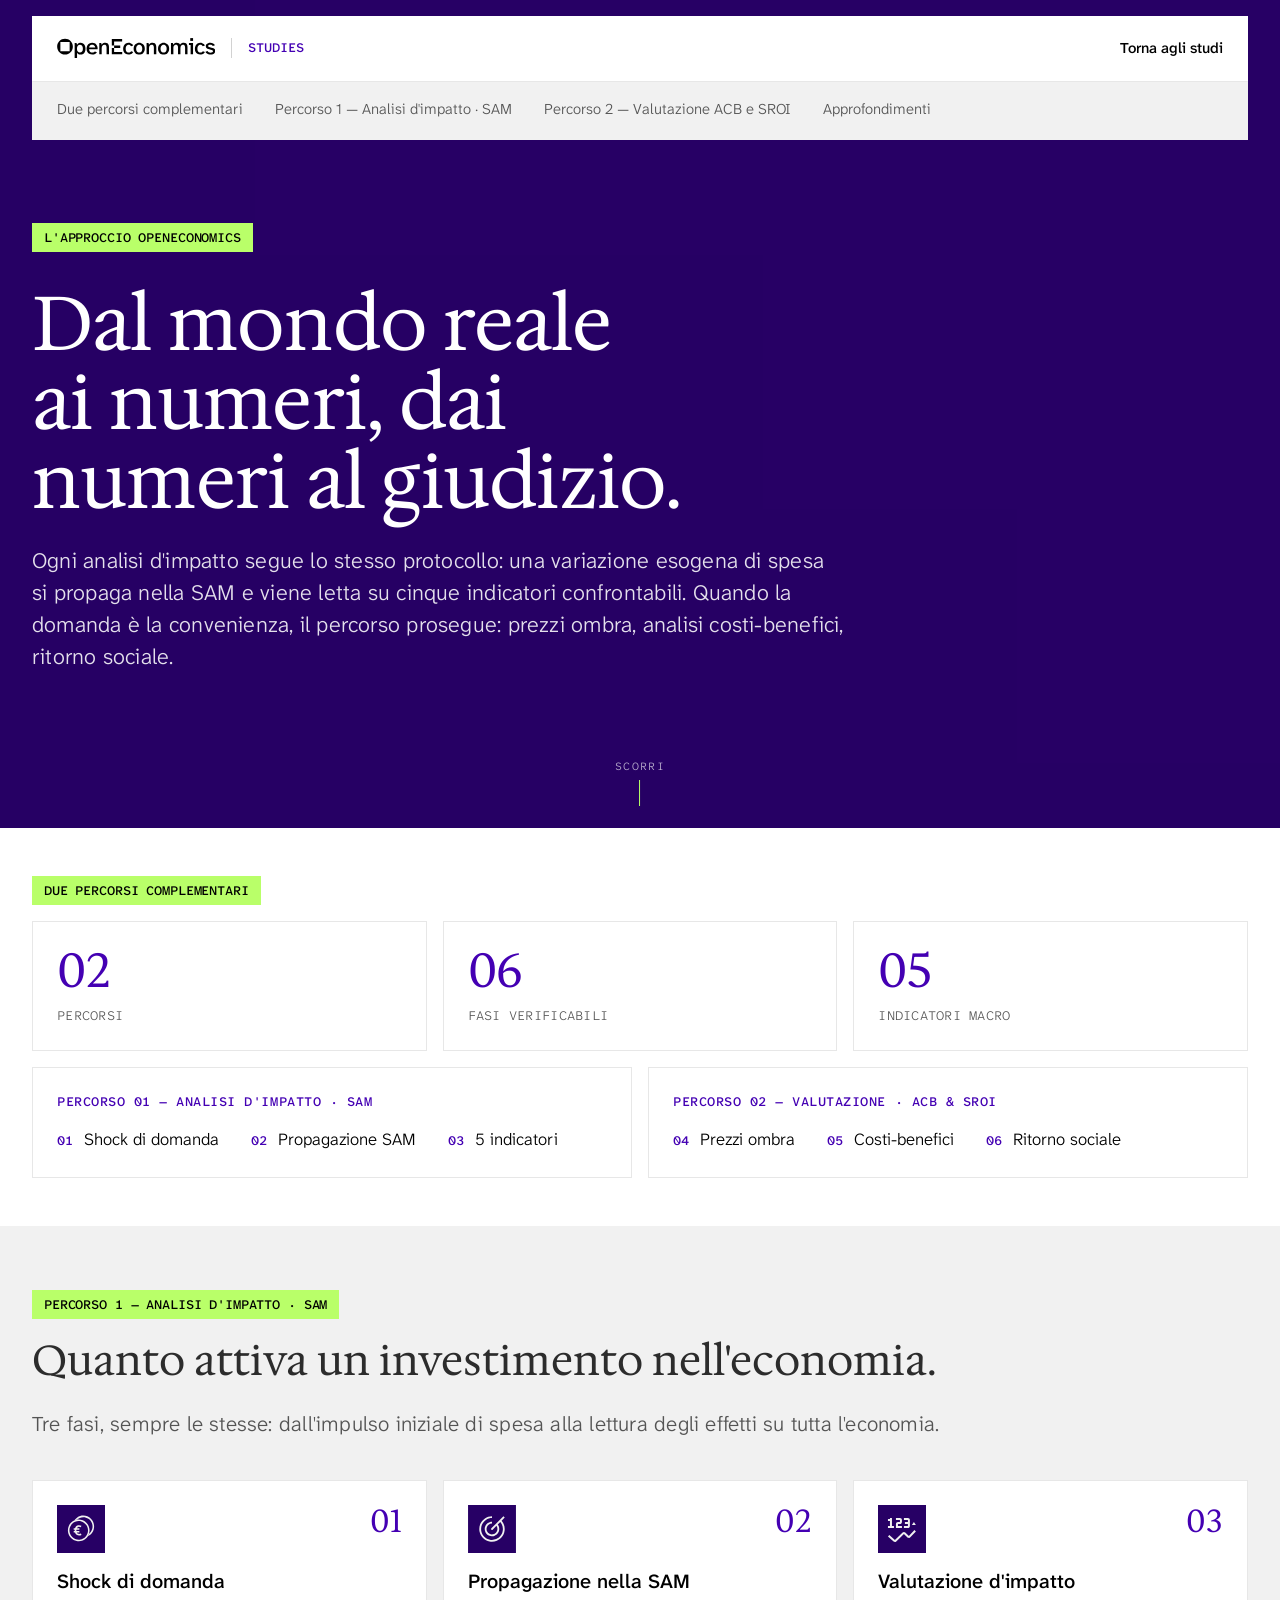
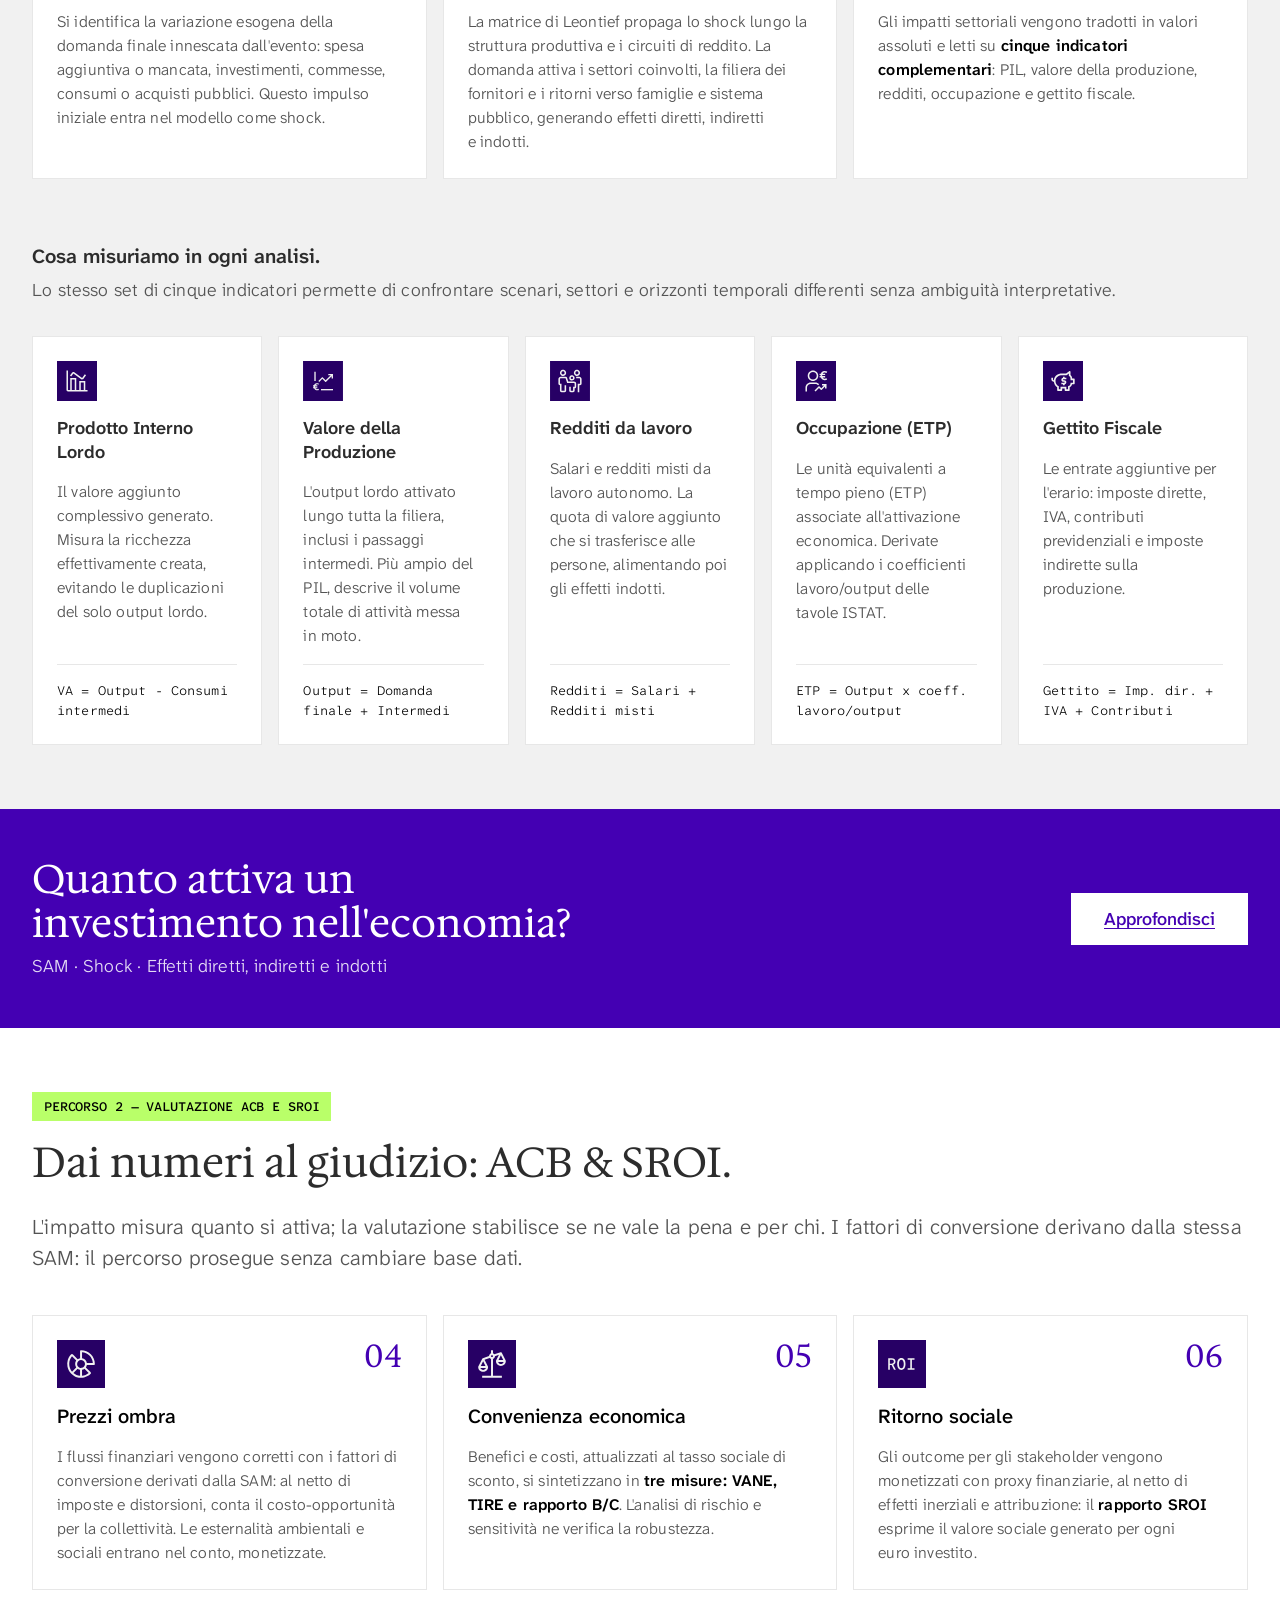
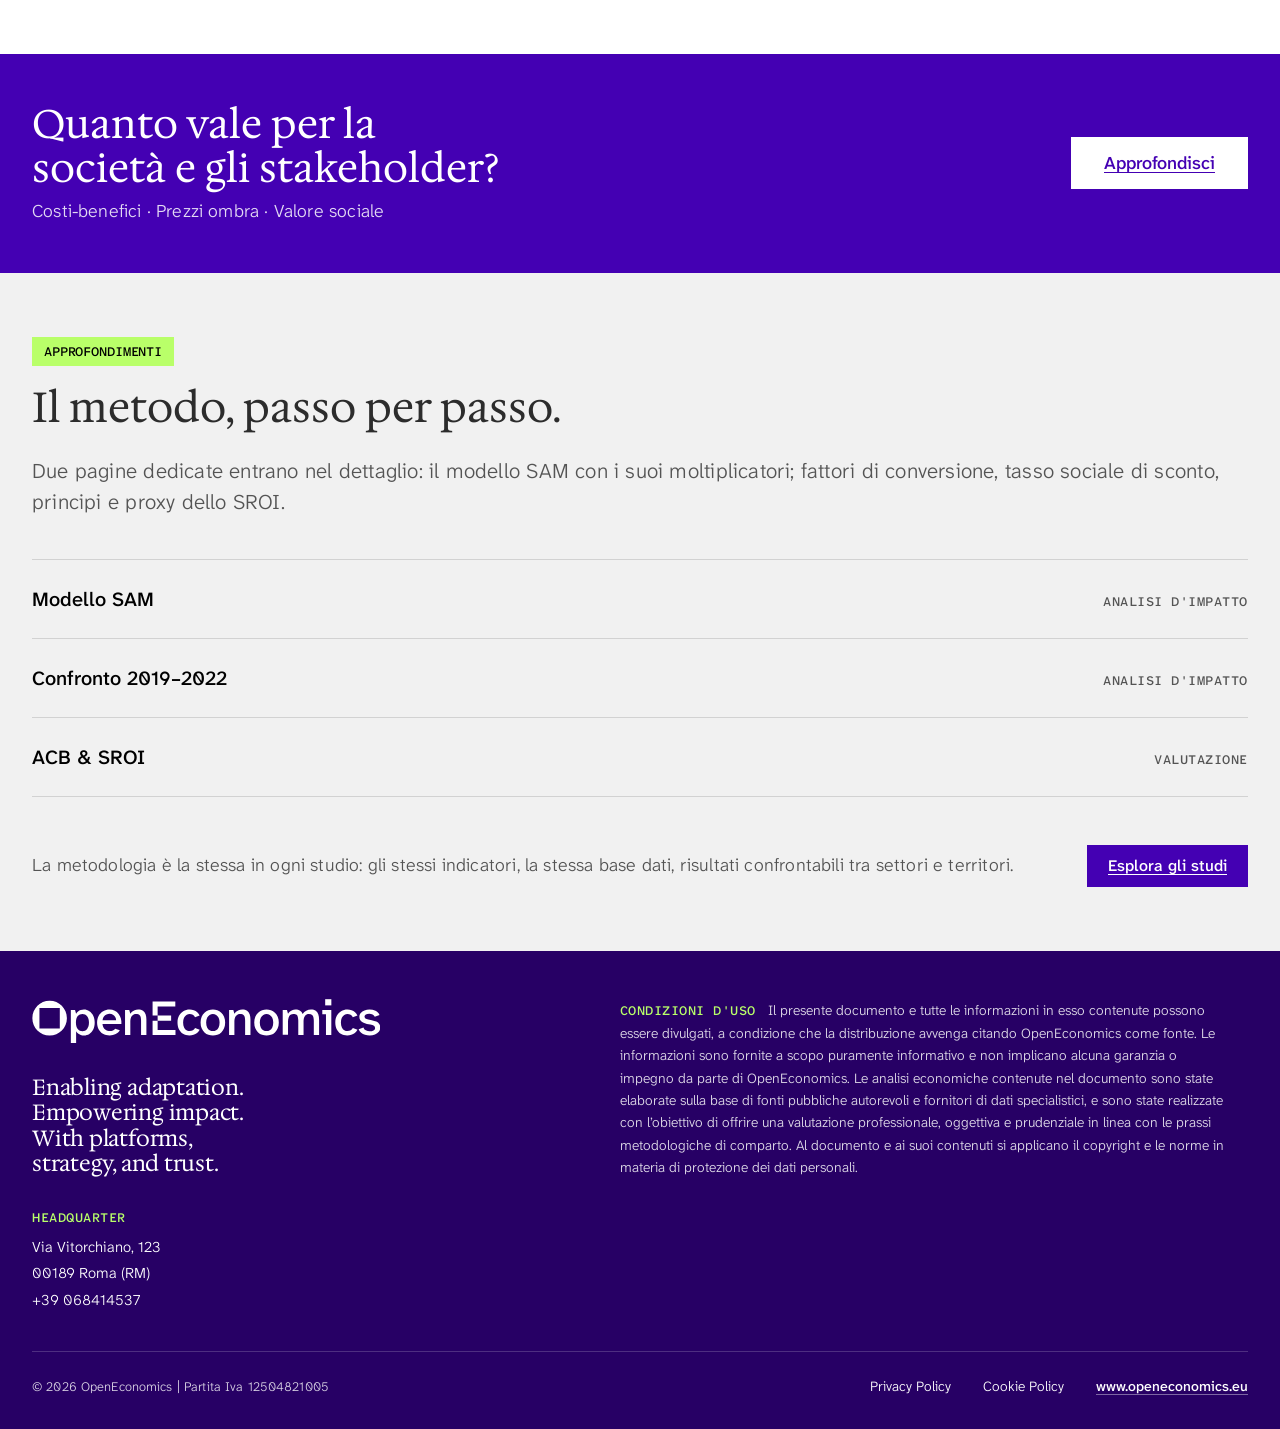
==== metodologia/approccio-oe.html @ 7fb931fb "Home Studies e pagina metodologia sul DS v0.8.0 Co-Authored-By: Claude Opus 5.5 <noreply@anthropic.c" ====
<!doctype html>
<html lang="it">
<head>
<meta charset="utf-8">
<meta name="viewport" content="width=device-width,initial-scale=1">
<meta name="robots" content="noindex, nofollow">
<title>L'approccio OpenEconomics — Metodologia · OpenEconomics</title>
<meta name="description" content="Il protocollo comune a ogni studio OpenEconomics: analisi d'impatto con la SAM su cinque indicatori, poi analisi costi-benefici e SROI.">
<link rel="icon" href="../media/icons/favicon-black.png" type="image/png">
<link rel="stylesheet" href="../ds-kit/colors_and_type.css">
<link rel="stylesheet" href="../ds-kit/components.css">
<style>
*,*::before,*::after{box-sizing:border-box}
html{scroll-behavior:smooth}
body{margin:0;overflow-x:hidden;background:var(--oe-bg);color:var(--oe-fg);
  font-family:var(--oe-font-sans);font-weight:300;font-size:18px;line-height:1.5}
img,svg{max-width:100%}

/* ---- fasce: bianco e grigio alternati (regola delle landing di studio) ---- */
.band{padding:var(--oe-space-3xl) 0}
.band--tight{padding:var(--oe-space-2xl) 0}
.band--elev{background:var(--oe-bg-elev)}
.band .oe-tag-chip--lime{margin-bottom:var(--oe-space-s)}

/* ---- testo ---- */
h2{margin:0 0 var(--oe-space-m);max-width:none;text-wrap:balance}
h3.sub{font-family:var(--oe-font-sans);font-weight:600;font-size:20px;line-height:1.3;margin:var(--oe-space-3xl) 0 var(--oe-space-xs)}
h4{font-family:var(--oe-font-sans);font-weight:600;font-size:18px;line-height:1.3;margin:0}
p{margin:0 0 var(--oe-space-s);color:var(--oe-fg-soft);max-width:none;text-wrap:pretty;font-size:18px;line-height:1.5}
.lead{font-size:21px}
strong{font-weight:600;color:var(--oe-fg)}

/* ---- due percorsi ---- */
.paths{display:grid;grid-template-columns:repeat(2,minmax(0,1fr));gap:var(--oe-space-s);margin-top:var(--oe-space-s)}
.path{display:block;border:1px solid var(--oe-gray-200);padding:var(--oe-space-m);color:inherit;text-decoration:none;
  transition:border-color var(--oe-dur-base) var(--oe-ease)}
.path:hover,.path:focus-visible{border-color:var(--oe-accent)}
.path__label{display:block;font-family:var(--oe-font-mono);font-size:13px;font-weight:500;text-transform:uppercase;
  letter-spacing:.04em;color:var(--oe-accent);margin-bottom:var(--oe-space-s)}
.path__steps{list-style:none;margin:0;padding:0;display:flex;flex-wrap:wrap;gap:var(--oe-space-xs) var(--oe-space-l)}
.path__steps li{font-size:17px;color:var(--oe-fg)}
.path__steps b{font-family:var(--oe-font-mono);font-weight:500;font-size:13px;color:var(--oe-accent);margin-right:6px}

/* ---- fasi ---- */
.steps{display:grid;grid-template-columns:repeat(3,minmax(0,1fr));gap:var(--oe-space-s);margin-top:var(--oe-space-xl)}
.step__head{display:flex;justify-content:space-between;align-items:flex-start}
.step__head img{width:48px;height:48px;display:block}
.step__num{font-family:var(--oe-font-serif);font-size:32px;line-height:1;color:var(--oe-accent)}
.oe-card__body{font-size:16px}

/* ---- indicatori ---- */
.indicators{display:grid;grid-template-columns:repeat(5,minmax(0,1fr));gap:var(--oe-space-s);margin-top:var(--oe-space-l)}
.ind img{width:40px;height:40px;display:block}
.ind__formula{margin:auto 0 0;padding-top:var(--oe-space-s);border-top:1px solid var(--oe-gray-200);
  font-family:var(--oe-font-mono);font-size:13px;color:var(--oe-fg)}

/* ---- approfondimenti ---- */
.deep{list-style:none;margin:var(--oe-space-xl) 0 0;padding:0;border-top:1px solid var(--oe-gray-300)}
.deep li{border-bottom:1px solid var(--oe-gray-300)}
.deep a{display:flex;justify-content:space-between;align-items:baseline;gap:var(--oe-space-m);
  padding:var(--oe-space-m) 0;color:var(--oe-fg);text-decoration:none;font-size:20px;font-weight:500}
.deep a:hover span:first-child,.deep a:focus-visible span:first-child{color:var(--oe-accent)}
.deep__meta{font-family:var(--oe-font-mono);font-size:13px;font-weight:500;text-transform:uppercase;letter-spacing:.04em;color:var(--oe-fg-soft)}
.close{display:flex;justify-content:space-between;align-items:center;gap:var(--oe-space-l);flex-wrap:wrap;margin-top:var(--oe-space-2xl)}
.close p{margin:0;flex:1 1 480px}

@media (max-width:1199.98px){ .indicators{grid-template-columns:repeat(3,minmax(0,1fr))} }
@media (max-width:899.98px){ .steps,.paths{grid-template-columns:1fr} .indicators{grid-template-columns:repeat(2,minmax(0,1fr))} }
@media (max-width:767.98px){ .band{padding:var(--oe-space-2xl) 0} .lead{font-size:19px} }
@media (max-width:540px){ .indicators,.oe-kpis--3{grid-template-columns:1fr} .deep a{flex-direction:column;gap:4px} }
@media print{ .oe-cta,.oe-hero-analisi__cue{display:none} }
</style>
</head>
<body>

<!-- ============================================================ 1 · NAVIGAZIONE
     UI Block «Navigazione Analisi» del DS, stessa impostazione della barra della home
     Studies: pannello sospeso sopra la hero. Riquadro bianco con logo OpenEconomics
     (link al sito) + «Studies» a sinistra, «Torna agli studi» a destra. -->
<header class="oe-nav-analisi">
  <div class="oe-container">
    <div class="oe-nav-analisi__inner">
      <div class="oe-nav-analisi__brand">
        <a class="oe-logo-link" href="https://www.openeconomics.eu" target="_blank" rel="noopener"><svg class="oe-nav-analisi__logo" viewBox="0 0 1789 226" fill="currentColor" role="img" aria-label="OpenEconomics" xmlns="http://www.w3.org/2000/svg"     > <path d="M90.6,9.5c-49,0-88.7,39.8-88.7,89c0,49.1,39.7,89,88.7,89s88.7-39.8,88.7-89C179.3,49.3,139.6,9.5,90.6,9.5z M38.2,151V46h104.6v105H38.2z" /> <path d="M199.5,226V57H221l5.6,19.3c2.6-4.6,5.9-8.6,10-11.8c4.1-3.3,8.7-5.7,13.8-7.4s10.7-2.6,16.6-2.6c10.1,0,19.3,2.7,27.6,8c8.4,5.3,15,12.9,20,22.9c4.9,9.9,7.4,21.8,7.4,35.7s-2.5,25.9-7.4,36c-4.9,9.9-11.6,17.6-20,22.9c-8.4,5.1-17.6,7.7-27.6,7.7c-6,0-11.5-0.9-16.6-2.6c-5.1-1.7-9.7-4.2-13.8-7.4c-4.1-3.4-7.4-7.4-10-12.1V226H199.5z M259.1,165.1c9.9,0,17.9-3.9,24-11.6c6.3-7.7,9.5-18.6,9.5-32.6s-3.2-24.9-9.5-32.6c-6.1-7.7-14.2-11.6-24-11.6c-9.9,0-18,3.7-24.3,11c-6.1,7.4-9.2,18.3-9.2,32.9c0,14.4,3.1,25.4,9.2,33.1C241.1,161.4,249.2,165.1,259.1,165.1z" /> <path d="M399.1,187.5c-13.5,0-25.1-2.8-34.8-8.5c-9.6-5.8-17-13.7-22.3-23.6c-5.1-10.1-7.7-21.7-7.7-34.7c0-13.5,2.8-25.3,8.4-35.2c5.8-9.9,13.5-17.6,23-22.9c9.7-5.5,20.6-8.2,32.5-8.2c10.1,0,19,2,26.9,5.9c8,3.9,14.7,9.3,20,16.2c5.3,6.8,9.1,14.7,11.5,23.6c2.4,8.7,3.2,18.1,2.6,28H362c0.9,7,2.6,12.9,5.1,17.7c2.6,4.8,5.5,8.6,9,11.3c3.6,2.7,7.3,4.7,11.3,5.9c4.1,1.2,7.9,1.8,11.5,1.8c6.7,0,12.3-1,16.9-3.1c4.8-2.2,8.5-5.1,11.3-8.5l24,7.7c-5.1,8.2-12.2,14.7-21.2,19.5C420.8,185.2,410.5,187.5,399.1,187.5z M362.3,108.6h69.8c-0.2-5.8-1.7-11.1-4.6-15.9c-2.7-5-6.6-8.9-11.5-11.8c-4.9-3.1-10.7-4.6-17.4-4.6c-5.3,0-10.6,1-15.9,3.1c-5.1,2.1-9.6,5.5-13.3,10.3C365.8,94.2,363.5,100.6,362.3,108.6z" /> <path d="M477.9,184.4V57h21.7l5.4,18.5c2.2-3.8,5.1-7.2,8.7-10.3c3.8-3.3,8.2-5.8,13.3-7.7c5.3-2.1,11.4-3.1,18.4-3.1c10.4,0,18.7,2.1,24.8,6.2s10.6,9.9,13.3,17.5c2.7,7.5,4.1,16.4,4.1,26.7v79.6h-27.4v-72.2c0-6.3-0.5-12.2-1.5-17.5c-1-5.5-3.3-9.8-6.9-13.1c-3.4-3.3-9-4.9-16.6-4.9c-9.6,0-17,3.4-22.3,10.3c-5.3,6.7-7.9,16.5-7.9,29.5v67.8L477.9,184.4L477.9,184.4z" /> <path d="M645.3,158.7V112h-25.9v72.5H737v-25.7h-91.7V158.7z M736.1,38.3V12.6H619.4v71.9h25.9V38.3H736.1z M714.6,84.5h-69.3V112h69.3V84.5z" /> <path d="M808.6,187.5c-12.8,0-23.8-2.8-33-8.5c-9-5.8-16-13.7-21-23.6c-4.8-10.1-7.2-21.7-7.2-34.7c0-12.8,2.6-24.2,7.7-34.2c5.3-10.1,12.6-18,22-23.6c9.4-5.7,20.4-8.5,33-8.5c7.5,0,14.5,1.3,21,3.9c6.7,2.4,12.5,5.8,17.7,10.3c5.1,4.5,9.2,9.8,12.3,16.2l-23.8,8.7c-2.6-5.3-6.3-9.3-11.3-12.1c-4.8-2.9-10.1-4.4-16.1-4.4c-5.8,0-11.3,1.5-16.6,4.6c-5.1,3.1-9.3,7.8-12.5,14.1c-3.1,6.3-4.6,14.6-4.6,24.9c0,10.1,1.6,18.5,4.9,25.2c3.2,6.5,7.4,11.3,12.5,14.4c5.1,3.1,10.6,4.6,16.4,4.6c6.5,0,12-1.4,16.6-4.1c4.8-2.9,8.4-6.7,11-11.3l23.8,8.7c-3.6,6.2-8.1,11.5-13.6,15.9c-5.5,4.3-11.5,7.6-18.2,10C823,186.4,816,187.5,808.6,187.5z" /> <path d="M929.2,187.5c-7.8,0-15.5-1.3-23-3.9c-7.5-2.6-14.2-6.6-20.2-12.1s-10.8-12.4-14.6-20.8c-3.6-8.4-5.4-18.3-5.4-29.8s1.8-21.4,5.4-29.8c3.8-8.4,8.6-15.3,14.6-20.8s12.7-9.5,20.2-12.1s15.2-3.9,23-3.9s15.4,1.3,22.8,3.9c7.5,2.6,14.2,6.6,20.2,12.1s10.7,12.4,14.3,20.8c3.8,8.4,5.6,18.3,5.6,29.8s-1.9,21.4-5.6,29.8c-3.6,8.4-8.4,15.3-14.3,20.8c-6,5.5-12.7,9.5-20.2,12.1C944.7,186.2,937.1,187.5,929.2,187.5z M929.2,164.9c6,0,11.5-1.5,16.6-4.4c5.3-3.1,9.6-7.9,12.8-14.4s4.9-14.9,4.9-25.2s-1.6-18.6-4.9-24.9c-3.2-6.5-7.5-11.3-12.8-14.4c-5.1-3.1-10.7-4.6-16.6-4.6c-6,0-11.6,1.5-16.9,4.6c-5.3,3.1-9.6,7.9-12.8,14.4c-3.2,6.3-4.9,14.6-4.9,24.9s1.6,18.7,4.9,25.2c3.2,6.5,7.5,11.3,12.8,14.4C917.6,163.4,923.3,164.9,929.2,164.9z" /> <path d="M1012.3,184.4V57h21.8l5.4,18.5c2.2-3.8,5.1-7.2,8.7-10.3c3.8-3.3,8.2-5.8,13.3-7.7c5.3-2.1,11.4-3.1,18.4-3.1c10.4,0,18.7,2.1,24.8,6.2c6.1,4.1,10.6,9.9,13.3,17.5c2.7,7.5,4.1,16.4,4.1,26.7v79.6h-27.4v-72.2c0-6.3-0.5-12.2-1.5-17.5c-1-5.5-3.3-9.8-6.9-13.1c-3.4-3.3-8.9-4.9-16.6-4.9c-9.6,0-17,3.4-22.2,10.3c-5.3,6.7-7.9,16.5-7.9,29.5v67.8L1012.3,184.4L1012.3,184.4z" /> <path d="M1204.8,187.5c-7.8,0-15.5-1.3-23-3.9c-7.5-2.6-14.2-6.6-20.2-12.1s-10.8-12.4-14.6-20.8c-3.6-8.4-5.4-18.3-5.4-29.8s1.8-21.4,5.4-29.8c3.8-8.4,8.6-15.3,14.6-20.8s12.7-9.5,20.2-12.1s15.2-3.9,23-3.9s15.4,1.3,22.8,3.9c7.5,2.6,14.2,6.6,20.2,12.1s10.8,12.4,14.3,20.8c3.8,8.4,5.6,18.3,5.6,29.8s-1.9,21.4-5.6,29.8c-3.6,8.4-8.4,15.3-14.3,20.8c-6,5.5-12.7,9.5-20.2,12.1C1220.2,186.2,1212.6,187.5,1204.8,187.5z M1204.8,164.9c6,0,11.5-1.5,16.6-4.4c5.3-3.1,9.5-7.9,12.8-14.4c3.2-6.5,4.9-14.9,4.9-25.2s-1.6-18.6-4.9-24.9c-3.2-6.5-7.5-11.3-12.8-14.4c-5.1-3.1-10.7-4.6-16.6-4.6c-6,0-11.6,1.5-16.9,4.6s-9.6,7.9-12.8,14.4c-3.2,6.3-4.9,14.6-4.9,24.9s1.6,18.7,4.9,25.2c3.2,6.5,7.5,11.3,12.8,14.4C1193.2,163.4,1198.8,164.9,1204.8,164.9z" /> <path d="M1287.8,184.4V57h21.8l5.4,18.5c2.2-3.8,5-7.2,8.4-10.3c3.6-3.3,7.8-5.8,12.8-7.7c4.9-2.1,10.6-3.1,16.9-3.1c9.9,0,17.8,2,23.8,5.9c6,3.8,10.4,9.2,13.3,16.2c4.9-7.7,11.1-13.3,18.4-16.7c7.5-3.6,15.7-5.4,24.6-5.4c10.2,0,18.3,2.1,24.3,6.2s10.3,9.9,13,17.5s4.1,16.4,4.1,26.7v79.6h-27.1v-72.2c0-6.3-0.6-12.2-1.8-17.5c-1-5.5-3.3-9.8-6.9-13.1c-3.4-3.3-8.8-4.9-16.1-4.9c-8.7,0-15.5,3.3-20.5,10c-4.9,6.5-7.4,16.2-7.4,29v68.6h-27.1v-72.2c0-6.3-0.6-12.2-1.8-17.5c-1-5.5-3.2-9.8-6.7-13.1c-3.4-3.3-8.8-4.9-16.1-4.9c-5.8,0-10.8,1.5-15.1,4.6c-4.3,2.9-7.5,7.4-9.7,13.4c-2.2,5.8-3.3,12.9-3.3,21.3v68.3h-27.2V184.4z" /> <path d="M1510,184.4V78.3h-18.9V57h46.3v127.4H1510z" /> <path d="M1505.9,1h31.7v31.8h-31.7V1z" /> <path d="M1619.1,187.5c-12.8,0-23.8-2.8-33-8.5c-9-5.8-16-13.7-21-23.6c-4.8-10.1-7.2-21.7-7.2-34.7c0-12.8,2.6-24.2,7.7-34.2c5.3-10.1,12.6-18,22-23.6c9.4-5.7,20.4-8.5,33-8.5c7.5,0,14.5,1.3,21,3.9c6.7,2.4,12.5,5.8,17.7,10.3c5.1,4.5,9.2,9.8,12.3,16.2l-23.8,8.7c-2.6-5.3-6.3-9.3-11.3-12.1c-4.8-2.9-10.2-4.4-16.1-4.4c-5.8,0-11.3,1.5-16.6,4.6c-5.1,3.1-9.3,7.8-12.5,14.1c-3.1,6.3-4.6,14.6-4.6,24.9c0,10.1,1.6,18.5,4.9,25.2c3.2,6.5,7.4,11.3,12.5,14.4s10.6,4.6,16.4,4.6c6.5,0,12-1.4,16.6-4.1c4.8-2.9,8.4-6.7,11-11.3l23.8,8.7c-3.6,6.2-8.1,11.5-13.6,15.9c-5.4,4.3-11.5,7.6-18.2,10C1633.4,186.4,1626.4,187.5,1619.1,187.5z" /> <path d="M1734.2,187.5c-8.2,0-16.1-1.2-23.8-3.6c-7.5-2.4-14.1-5.9-19.9-10.5c-5.6-4.8-9.9-10.8-12.8-18l24.8-9c1.7,6.3,5.7,11.2,12,14.6c6.3,3.4,13,5.1,19.9,5.1c7.7,0,14.2-1.5,19.7-4.6c5.5-3.3,8.2-7.5,8.2-12.8c0-4.6-2-8.2-5.9-10.8s-10.2-4.7-18.9-6.4l-17.1-3.6c-7.5-1.5-14.2-3.8-20.2-6.7c-5.8-2.9-10.4-6.8-13.8-11.6c-3.2-4.8-4.9-10.8-4.9-18c0-7.9,2.4-14.6,7.2-20.3c4.8-5.7,11.1-9.9,18.9-12.8c8-2.9,16.6-4.4,25.8-4.4c11.1,0,21.4,2.2,30.9,6.7c9.6,4.3,16.5,11.2,20.7,20.8l-24.3,9c-2.2-5-6-8.7-11.3-11.3c-5.1-2.6-10.9-3.9-17.4-3.9c-7.2,0-13,1.4-17.4,4.1s-6.7,6.4-6.7,11c0,4.1,1.5,7.3,4.6,9.5c3.2,2.1,8.3,3.9,15.1,5.4l17.4,3.6c9.2,1.9,17.1,4.3,23.5,7.2c6.6,2.9,11.7,6.8,15.1,11.8c3.4,4.8,5.1,11.1,5.1,19c0,8.4-2.5,15.7-7.4,21.8c-4.9,6-11.5,10.6-19.7,13.9C1753.7,185.9,1744.5,187.5,1734.2,187.5z" />    </svg></a>
        <span class="oe-nav-analisi__badge">Studies</span>
      </div>
      <a class="oe-nav-analisi__link" href="https://studies.openeconomics.sites.oeapp.eu/">Torna agli studi</a>
    </div>
  </div>
</header>

<!-- ============================================================ 1b · MENU DELLE SEZIONI
     Riquadro grigio attaccato sotto la barra bianca. Una voce per ogni sezione con il chip lime,
     stesso testo del chip, nello stesso ordine; ogni voce è un'ancora all'id della sezione.
     Le voci vanno a capo se non stanno in una riga; su mobile si aprono dall'hamburger.
     Resta agganciato in alto; voce attiva e hamburger li gestisce ds-kit/oe-nav-sezioni.js. -->
<nav class="oe-nav-sezioni" aria-label="Sezioni della pagina">
  <div class="oe-container">
    <div class="oe-nav-sezioni__inner">
      <!-- su mobile la lista si chiude dietro l'hamburger; il testo diventa la sezione in vista -->
      <button class="oe-nav-sezioni__toggle" type="button" aria-expanded="false" aria-controls="oe-nav-sezioni-lista">
        <span class="oe-nav-sezioni__current">Sezioni</span>
        <span class="oe-nav-sezioni__burger" aria-hidden="true"></span>
      </button>
      <ul class="oe-nav-sezioni__list" id="oe-nav-sezioni-lista">
        <li><a class="oe-nav-sezioni__link" href="#due-percorsi">Due percorsi complementari</a></li>
        <li><a class="oe-nav-sezioni__link" href="#percorso-1">Percorso 1 — Analisi d'impatto · SAM</a></li>
        <li><a class="oe-nav-sezioni__link" href="#percorso-2">Percorso 2 — Valutazione ACB e SROI</a></li>
        <li><a class="oe-nav-sezioni__link" href="#approfondimenti">Approfondimenti</a></li>
      </ul>
    </div>
  </div>
</nav>

<!-- ============================================================ HERO
     Hero Analisi del DS senza immagine: resta il fondo Bluette scuro.
     Niente indicatori: il set chiuso del DS descrive uno studio, non la metodologia. -->
<section class="oe-hero-analisi">
  <div class="oe-container">
    <div class="oe-hero-analisi__top">
      <span class="oe-tag-chip oe-tag-chip--lime">L'approccio OpenEconomics</span>
    </div>
    <h1 class="oe-hero-analisi__title">Dal mondo reale ai numeri, dai numeri al giudizio.</h1>
    <p class="oe-hero-analisi__sub">Ogni analisi d'impatto segue lo stesso protocollo: una variazione esogena di spesa
      si propaga nella SAM e viene letta su cinque indicatori confrontabili. Quando la
      domanda è la convenienza, il percorso prosegue: prezzi ombra, analisi
      costi-benefici, ritorno sociale.</p>
  </div>
  <p class="oe-hero-analisi__cue" aria-hidden="true">Scorri<span></span></p>
</section>

<!-- ============================================================ DUE PERCORSI
     La mappa della pagina: tre numeri, poi i due percorsi con le loro fasi.
     Ogni percorso porta alla sua sezione. -->
<section class="band band--tight" id="due-percorsi">
  <div class="oe-container">
    <span class="oe-tag-chip oe-tag-chip--lime">Due percorsi complementari</span>
    <div class="oe-kpis oe-kpis--3">
      <div class="oe-kpi"><div class="oe-kpi__value oe-num">02</div><div class="oe-kpi__label">Percorsi</div></div>
      <div class="oe-kpi"><div class="oe-kpi__value oe-num">06</div><div class="oe-kpi__label">Fasi verificabili</div></div>
      <div class="oe-kpi"><div class="oe-kpi__value oe-num">05</div><div class="oe-kpi__label">Indicatori macro</div></div>
    </div>
    <div class="paths">
      <a class="path" href="#percorso-1">
        <span class="path__label">Percorso 01 — Analisi d'impatto · SAM</span>
        <ol class="path__steps">
          <li><b>01</b> Shock di domanda</li>
          <li><b>02</b> Propagazione SAM</li>
          <li><b>03</b> 5 indicatori</li>
        </ol>
      </a>
      <a class="path" href="#percorso-2">
        <span class="path__label">Percorso 02 — Valutazione · ACB &amp; SROI</span>
        <ol class="path__steps">
          <li><b>04</b> Prezzi ombra</li>
          <li><b>05</b> Costi-benefici</li>
          <li><b>06</b> Ritorno sociale</li>
        </ol>
      </a>
    </div>
  </div>
</section>

<!-- ============================================================ PERCORSO 1
     Le tre fasi, poi i cinque indicatori che escono dalla fase 03. -->
<section class="band band--elev" id="percorso-1">
  <div class="oe-container">
    <span class="oe-tag-chip oe-tag-chip--lime">Percorso 1 — Analisi d'impatto · SAM</span>
    <h2>Quanto attiva un investimento nell'economia.</h2>
    <p class="lead">Tre fasi, sempre le stesse: dall'impulso iniziale di spesa alla lettura
      degli effetti su tutta l'economia.</p>
    <div class="steps">
      <article class="oe-card step">
        <div class="step__head"><img src="../media/icons/ds/spesa.svg" alt=""><span class="step__num">01</span></div>
        <h3 class="oe-card__title">Shock di domanda</h3>
        <p class="oe-card__body">Si identifica la variazione esogena della domanda finale innescata dall'evento:
          spesa aggiuntiva o mancata, investimenti, commesse, consumi o acquisti pubblici.
          Questo impulso iniziale entra nel modello come shock.</p>
      </article>
      <article class="oe-card step">
        <div class="step__head"><img src="../media/icons/ds/analisi-impatto-1.svg" alt=""><span class="step__num">02</span></div>
        <h3 class="oe-card__title">Propagazione nella SAM</h3>
        <p class="oe-card__body">La matrice di Leontief propaga lo shock lungo la struttura produttiva e i circuiti
          di reddito. La domanda attiva i settori coinvolti, la filiera dei fornitori
          e i ritorni verso famiglie e sistema pubblico, generando effetti diretti,
          indiretti e indotti.</p>
      </article>
      <article class="oe-card step">
        <div class="step__head"><img src="../media/icons/ds/metriche-1.svg" alt=""><span class="step__num">03</span></div>
        <h3 class="oe-card__title">Valutazione d'impatto</h3>
        <p class="oe-card__body">Gli impatti settoriali vengono tradotti in valori assoluti e letti su
          <strong>cinque indicatori complementari</strong>:
          PIL, valore della produzione, redditi, occupazione e gettito fiscale.</p>
      </article>
    </div>

    <h3 class="sub">Cosa misuriamo in ogni analisi.</h3>
    <p>Lo stesso set di cinque indicatori permette di confrontare scenari, settori
      e orizzonti temporali differenti senza ambiguità interpretative.</p>
    <div class="indicators">
      <article class="oe-card ind">
        <img src="../media/icons/ds/pil.svg" alt="">
        <h4>Prodotto Interno Lordo</h4>
        <p class="oe-card__body">Il valore aggiunto complessivo generato. Misura la ricchezza effettivamente
          creata, evitando le duplicazioni del solo output lordo.</p>
        <p class="ind__formula">VA = Output - Consumi intermedi</p>
      </article>
      <article class="oe-card ind">
        <img src="../media/icons/ds/valore-della-produzione.svg" alt="">
        <h4>Valore della Produzione</h4>
        <p class="oe-card__body">L'output lordo attivato lungo tutta la filiera, inclusi i passaggi intermedi.
          Più ampio del PIL, descrive il volume totale di attività messa in moto.</p>
        <p class="ind__formula">Output = Domanda finale + Intermedi</p>
      </article>
      <article class="oe-card ind">
        <img src="../media/icons/ds/redditi-delle-famiglie.svg" alt="">
        <h4>Redditi da lavoro</h4>
        <p class="oe-card__body">Salari e redditi misti da lavoro autonomo. La quota di valore aggiunto
          che si trasferisce alle persone, alimentando poi gli effetti indotti.</p>
        <p class="ind__formula">Redditi = Salari + Redditi misti</p>
      </article>
      <article class="oe-card ind">
        <img src="../media/icons/ds/occupati.svg" alt="">
        <h4>Occupazione (ETP)</h4>
        <p class="oe-card__body">Le unità equivalenti a tempo pieno (ETP) associate all'attivazione
          economica. Derivate applicando i coefficienti lavoro/output delle tavole ISTAT.</p>
        <p class="ind__formula">ETP = Output x coeff. lavoro/output</p>
      </article>
      <article class="oe-card ind">
        <img src="../media/icons/ds/gettito-fiscale.svg" alt="">
        <h4>Gettito Fiscale</h4>
        <p class="oe-card__body">Le entrate aggiuntive per l'erario: imposte dirette, IVA, contributi
          previdenziali e imposte indirette sulla produzione.</p>
        <p class="ind__formula">Gettito = Imp. dir. + IVA + Contributi</p>
      </article>
    </div>
  </div>
</section>

<!-- Approfondisci: CTA del DS, porta alla pagina del modello SAM -->
<section class="oe-cta">
  <div>
    <h2 class="oe-cta__title">Quanto attiva un investimento nell'economia?</h2>
    <p class="oe-cta__text">SAM · Shock · Effetti diretti, indiretti e indotti</p>
  </div>
  <a class="oe-btn oe-btn--inverse oe-btn--lg" href="impatto/sam.html">Approfondisci</a>
</section>

<!-- ============================================================ PERCORSO 2 -->
<section class="band" id="percorso-2">
  <div class="oe-container">
    <span class="oe-tag-chip oe-tag-chip--lime">Percorso 2 — Valutazione ACB e SROI</span>
    <h2>Dai numeri al giudizio: ACB &amp; SROI.</h2>
    <p class="lead">L'impatto misura quanto si attiva; la valutazione stabilisce se ne vale la pena
      e per chi. I fattori di conversione derivano dalla stessa SAM: il percorso
      prosegue senza cambiare base dati.</p>
    <div class="steps">
      <article class="oe-card step">
        <div class="step__head"><img src="../media/icons/ds/valutazione-1.svg" alt=""><span class="step__num">04</span></div>
        <h3 class="oe-card__title">Prezzi ombra</h3>
        <p class="oe-card__body">I flussi finanziari vengono corretti con i fattori di conversione derivati
          dalla SAM: al netto di imposte e distorsioni, conta il costo-opportunità per
          la collettività. Le esternalità ambientali e sociali entrano nel conto, monetizzate.</p>
      </article>
      <article class="oe-card step">
        <div class="step__head"><img src="../media/icons/ds/analisi-costi-benefici-1.svg" alt=""><span class="step__num">05</span></div>
        <h3 class="oe-card__title">Convenienza economica</h3>
        <p class="oe-card__body">Benefici e costi, attualizzati al tasso sociale di sconto, si sintetizzano in
          <strong>tre misure: VANE, TIRE e rapporto B/C</strong>.
          L'analisi di rischio e sensitività ne verifica la robustezza.</p>
      </article>
      <article class="oe-card step">
        <div class="step__head"><img src="../media/icons/ds/roi-1.svg" alt=""><span class="step__num">06</span></div>
        <h3 class="oe-card__title">Ritorno sociale</h3>
        <p class="oe-card__body">Gli outcome per gli stakeholder vengono monetizzati con proxy finanziarie, al
          netto di effetti inerziali e attribuzione: il <strong>rapporto SROI</strong>
          esprime il valore sociale generato per ogni euro investito.</p>
      </article>
    </div>
  </div>
</section>

<!-- Approfondisci: CTA del DS, porta alla pagina ACB & SROI -->
<section class="oe-cta">
  <div>
    <h2 class="oe-cta__title">Quanto vale per la società e gli stakeholder?</h2>
    <p class="oe-cta__text">Costi-benefici · Prezzi ombra · Valore sociale</p>
  </div>
  <a class="oe-btn oe-btn--inverse oe-btn--lg" href="sociale/sroi-acb.html">Approfondisci</a>
</section>

<!-- ============================================================ APPROFONDIMENTI
     Le card grandi dell'originale tolte (appunti 27/10): restano i link alle pagine di
     dettaglio, compresa quella del confronto 2019–2022 che prima stava solo nel menu. -->
<section class="band band--elev" id="approfondimenti">
  <div class="oe-container">
    <span class="oe-tag-chip oe-tag-chip--lime">Approfondimenti</span>
    <h2>Il metodo, passo per passo.</h2>
    <p class="lead">Due pagine dedicate entrano nel dettaglio: il modello SAM con i suoi
      moltiplicatori; fattori di conversione, tasso sociale di sconto,
      principi e proxy dello SROI.</p>
    <ul class="deep">
      <li><a href="impatto/sam.html"><span>Modello SAM</span><span class="deep__meta">Analisi d'impatto</span></a></li>
      <li><a href="impatto/sam_2019_2022.html"><span>Confronto 2019–2022</span><span class="deep__meta">Analisi d'impatto</span></a></li>
      <li><a href="sociale/sroi-acb.html"><span>ACB &amp; SROI</span><span class="deep__meta">Valutazione</span></a></li>
    </ul>
    <div class="close">
      <p>La metodologia è la stessa in ogni studio: gli stessi indicatori, la stessa base
        dati, risultati confrontabili tra settori e territori.</p>
      <a class="oe-btn oe-btn--primary oe-btn--md" href="../#report">Esplora gli studi</a>
    </div>
  </div>
</section>

<footer class="oe-footer oe-footer--analisi">
  <div class="oe-footer__inner">
    <div class="oe-footer__top">
      <div class="oe-footer__brand">
        <a class="oe-logo-link" href="https://www.openeconomics.eu" target="_blank" rel="noopener"><svg class="oe-footer__logo" viewBox="0 0 1789 226" fill="currentColor" role="img" aria-label="OpenEconomics" xmlns="http://www.w3.org/2000/svg"><path d="M90.6,9.5c-49,0-88.7,39.8-88.7,89c0,49.1,39.7,89,88.7,89s88.7-39.8,88.7-89C179.3,49.3,139.6,9.5,90.6,9.5z M38.2,151V46h104.6v105H38.2z" /><path d="M199.5,226V57H221l5.6,19.3c2.6-4.6,5.9-8.6,10-11.8c4.1-3.3,8.7-5.7,13.8-7.4s10.7-2.6,16.6-2.6c10.1,0,19.3,2.7,27.6,8c8.4,5.3,15,12.9,20,22.9c4.9,9.9,7.4,21.8,7.4,35.7s-2.5,25.9-7.4,36c-4.9,9.9-11.6,17.6-20,22.9c-8.4,5.1-17.6,7.7-27.6,7.7c-6,0-11.5-0.9-16.6-2.6c-5.1-1.7-9.7-4.2-13.8-7.4c-4.1-3.4-7.4-7.4-10-12.1V226H199.5z M259.1,165.1c9.9,0,17.9-3.9,24-11.6c6.3-7.7,9.5-18.6,9.5-32.6s-3.2-24.9-9.5-32.6c-6.1-7.7-14.2-11.6-24-11.6c-9.9,0-18,3.7-24.3,11c-6.1,7.4-9.2,18.3-9.2,32.9c0,14.4,3.1,25.4,9.2,33.1C241.1,161.4,249.2,165.1,259.1,165.1z" /><path d="M399.1,187.5c-13.5,0-25.1-2.8-34.8-8.5c-9.6-5.8-17-13.7-22.3-23.6c-5.1-10.1-7.7-21.7-7.7-34.7c0-13.5,2.8-25.3,8.4-35.2c5.8-9.9,13.5-17.6,23-22.9c9.7-5.5,20.6-8.2,32.5-8.2c10.1,0,19,2,26.9,5.9c8,3.9,14.7,9.3,20,16.2c5.3,6.8,9.1,14.7,11.5,23.6c2.4,8.7,3.2,18.1,2.6,28H362c0.9,7,2.6,12.9,5.1,17.7c2.6,4.8,5.5,8.6,9,11.3c3.6,2.7,7.3,4.7,11.3,5.9c4.1,1.2,7.9,1.8,11.5,1.8c6.7,0,12.3-1,16.9-3.1c4.8-2.2,8.5-5.1,11.3-8.5l24,7.7c-5.1,8.2-12.2,14.7-21.2,19.5C420.8,185.2,410.5,187.5,399.1,187.5z M362.3,108.6h69.8c-0.2-5.8-1.7-11.1-4.6-15.9c-2.7-5-6.6-8.9-11.5-11.8c-4.9-3.1-10.7-4.6-17.4-4.6c-5.3,0-10.6,1-15.9,3.1c-5.1,2.1-9.6,5.5-13.3,10.3C365.8,94.2,363.5,100.6,362.3,108.6z" /><path d="M477.9,184.4V57h21.7l5.4,18.5c2.2-3.8,5.1-7.2,8.7-10.3c3.8-3.3,8.2-5.8,13.3-7.7c5.3-2.1,11.4-3.1,18.4-3.1c10.4,0,18.7,2.1,24.8,6.2s10.6,9.9,13.3,17.5c2.7,7.5,4.1,16.4,4.1,26.7v79.6h-27.4v-72.2c0-6.3-0.5-12.2-1.5-17.5c-1-5.5-3.3-9.8-6.9-13.1c-3.4-3.3-9-4.9-16.6-4.9c-9.6,0-17,3.4-22.3,10.3c-5.3,6.7-7.9,16.5-7.9,29.5v67.8L477.9,184.4L477.9,184.4z" /><path d="M645.3,158.7V112h-25.9v72.5H737v-25.7h-91.7V158.7z M736.1,38.3V12.6H619.4v71.9h25.9V38.3H736.1z M714.6,84.5h-69.3V112h69.3V84.5z" /><path d="M808.6,187.5c-12.8,0-23.8-2.8-33-8.5c-9-5.8-16-13.7-21-23.6c-4.8-10.1-7.2-21.7-7.2-34.7c0-12.8,2.6-24.2,7.7-34.2c5.3-10.1,12.6-18,22-23.6c9.4-5.7,20.4-8.5,33-8.5c7.5,0,14.5,1.3,21,3.9c6.7,2.4,12.5,5.8,17.7,10.3c5.1,4.5,9.2,9.8,12.3,16.2l-23.8,8.7c-2.6-5.3-6.3-9.3-11.3-12.1c-4.8-2.9-10.1-4.4-16.1-4.4c-5.8,0-11.3,1.5-16.6,4.6c-5.1,3.1-9.3,7.8-12.5,14.1c-3.1,6.3-4.6,14.6-4.6,24.9c0,10.1,1.6,18.5,4.9,25.2c3.2,6.5,7.4,11.3,12.5,14.4c5.1,3.1,10.6,4.6,16.4,4.6c6.5,0,12-1.4,16.6-4.1c4.8-2.9,8.4-6.7,11-11.3l23.8,8.7c-3.6,6.2-8.1,11.5-13.6,15.9c-5.5,4.3-11.5,7.6-18.2,10C823,186.4,816,187.5,808.6,187.5z" /><path d="M929.2,187.5c-7.8,0-15.5-1.3-23-3.9c-7.5-2.6-14.2-6.6-20.2-12.1s-10.8-12.4-14.6-20.8c-3.6-8.4-5.4-18.3-5.4-29.8s1.8-21.4,5.4-29.8c3.8-8.4,8.6-15.3,14.6-20.8s12.7-9.5,20.2-12.1s15.2-3.9,23-3.9s15.4,1.3,22.8,3.9c7.5,2.6,14.2,6.6,20.2,12.1s10.7,12.4,14.3,20.8c3.8,8.4,5.6,18.3,5.6,29.8s-1.9,21.4-5.6,29.8c-3.6,8.4-8.4,15.3-14.3,20.8c-6,5.5-12.7,9.5-20.2,12.1C944.7,186.2,937.1,187.5,929.2,187.5z M929.2,164.9c6,0,11.5-1.5,16.6-4.4c5.3-3.1,9.6-7.9,12.8-14.4s4.9-14.9,4.9-25.2s-1.6-18.6-4.9-24.9c-3.2-6.5-7.5-11.3-12.8-14.4c-5.1-3.1-10.7-4.6-16.6-4.6c-6,0-11.6,1.5-16.9,4.6c-5.3,3.1-9.6,7.9-12.8,14.4c-3.2,6.3-4.9,14.6-4.9,24.9s1.6,18.7,4.9,25.2c3.2,6.5,7.5,11.3,12.8,14.4C917.6,163.4,923.3,164.9,929.2,164.9z" /><path d="M1012.3,184.4V57h21.8l5.4,18.5c2.2-3.8,5.1-7.2,8.7-10.3c3.8-3.3,8.2-5.8,13.3-7.7c5.3-2.1,11.4-3.1,18.4-3.1c10.4,0,18.7,2.1,24.8,6.2c6.1,4.1,10.6,9.9,13.3,17.5c2.7,7.5,4.1,16.4,4.1,26.7v79.6h-27.4v-72.2c0-6.3-0.5-12.2-1.5-17.5c-1-5.5-3.3-9.8-6.9-13.1c-3.4-3.3-8.9-4.9-16.6-4.9c-9.6,0-17,3.4-22.2,10.3c-5.3,6.7-7.9,16.5-7.9,29.5v67.8L1012.3,184.4L1012.3,184.4z" /><path d="M1204.8,187.5c-7.8,0-15.5-1.3-23-3.9c-7.5-2.6-14.2-6.6-20.2-12.1s-10.8-12.4-14.6-20.8c-3.6-8.4-5.4-18.3-5.4-29.8s1.8-21.4,5.4-29.8c3.8-8.4,8.6-15.3,14.6-20.8s12.7-9.5,20.2-12.1s15.2-3.9,23-3.9s15.4,1.3,22.8,3.9c7.5,2.6,14.2,6.6,20.2,12.1s10.8,12.4,14.3,20.8c3.8,8.4,5.6,18.3,5.6,29.8s-1.9,21.4-5.6,29.8c-3.6,8.4-8.4,15.3-14.3,20.8c-6,5.5-12.7,9.5-20.2,12.1C1220.2,186.2,1212.6,187.5,1204.8,187.5z M1204.8,164.9c6,0,11.5-1.5,16.6-4.4c5.3-3.1,9.5-7.9,12.8-14.4c3.2-6.5,4.9-14.9,4.9-25.2s-1.6-18.6-4.9-24.9c-3.2-6.5-7.5-11.3-12.8-14.4c-5.1-3.1-10.7-4.6-16.6-4.6c-6,0-11.6,1.5-16.9,4.6s-9.6,7.9-12.8,14.4c-3.2,6.3-4.9,14.6-4.9,24.9s1.6,18.7,4.9,25.2c3.2,6.5,7.5,11.3,12.8,14.4C1193.2,163.4,1198.8,164.9,1204.8,164.9z" /><path d="M1287.8,184.4V57h21.8l5.4,18.5c2.2-3.8,5-7.2,8.4-10.3c3.6-3.3,7.8-5.8,12.8-7.7c4.9-2.1,10.6-3.1,16.9-3.1c9.9,0,17.8,2,23.8,5.9c6,3.8,10.4,9.2,13.3,16.2c4.9-7.7,11.1-13.3,18.4-16.7c7.5-3.6,15.7-5.4,24.6-5.4c10.2,0,18.3,2.1,24.3,6.2s10.3,9.9,13,17.5s4.1,16.4,4.1,26.7v79.6h-27.1v-72.2c0-6.3-0.6-12.2-1.8-17.5c-1-5.5-3.3-9.8-6.9-13.1c-3.4-3.3-8.8-4.9-16.1-4.9c-8.7,0-15.5,3.3-20.5,10c-4.9,6.5-7.4,16.2-7.4,29v68.6h-27.1v-72.2c0-6.3-0.6-12.2-1.8-17.5c-1-5.5-3.2-9.8-6.7-13.1c-3.4-3.3-8.8-4.9-16.1-4.9c-5.8,0-10.8,1.5-15.1,4.6c-4.3,2.9-7.5,7.4-9.7,13.4c-2.2,5.8-3.3,12.9-3.3,21.3v68.3h-27.2V184.4z" /><path d="M1510,184.4V78.3h-18.9V57h46.3v127.4H1510z" /><path d="M1505.9,1h31.7v31.8h-31.7V1z" /><path d="M1619.1,187.5c-12.8,0-23.8-2.8-33-8.5c-9-5.8-16-13.7-21-23.6c-4.8-10.1-7.2-21.7-7.2-34.7c0-12.8,2.6-24.2,7.7-34.2c5.3-10.1,12.6-18,22-23.6c9.4-5.7,20.4-8.5,33-8.5c7.5,0,14.5,1.3,21,3.9c6.7,2.4,12.5,5.8,17.7,10.3c5.1,4.5,9.2,9.8,12.3,16.2l-23.8,8.7c-2.6-5.3-6.3-9.3-11.3-12.1c-4.8-2.9-10.2-4.4-16.1-4.4c-5.8,0-11.3,1.5-16.6,4.6c-5.1,3.1-9.3,7.8-12.5,14.1c-3.1,6.3-4.6,14.6-4.6,24.9c0,10.1,1.6,18.5,4.9,25.2c3.2,6.5,7.4,11.3,12.5,14.4s10.6,4.6,16.4,4.6c6.5,0,12-1.4,16.6-4.1c4.8-2.9,8.4-6.7,11-11.3l23.8,8.7c-3.6,6.2-8.1,11.5-13.6,15.9c-5.4,4.3-11.5,7.6-18.2,10C1633.4,186.4,1626.4,187.5,1619.1,187.5z" /><path d="M1734.2,187.5c-8.2,0-16.1-1.2-23.8-3.6c-7.5-2.4-14.1-5.9-19.9-10.5c-5.6-4.8-9.9-10.8-12.8-18l24.8-9c1.7,6.3,5.7,11.2,12,14.6c6.3,3.4,13,5.1,19.9,5.1c7.7,0,14.2-1.5,19.7-4.6c5.5-3.3,8.2-7.5,8.2-12.8c0-4.6-2-8.2-5.9-10.8s-10.2-4.7-18.9-6.4l-17.1-3.6c-7.5-1.5-14.2-3.8-20.2-6.7c-5.8-2.9-10.4-6.8-13.8-11.6c-3.2-4.8-4.9-10.8-4.9-18c0-7.9,2.4-14.6,7.2-20.3c4.8-5.7,11.1-9.9,18.9-12.8c8-2.9,16.6-4.4,25.8-4.4c11.1,0,21.4,2.2,30.9,6.7c9.6,4.3,16.5,11.2,20.7,20.8l-24.3,9c-2.2-5-6-8.7-11.3-11.3c-5.1-2.6-10.9-3.9-17.4-3.9c-7.2,0-13,1.4-17.4,4.1s-6.7,6.4-6.7,11c0,4.1,1.5,7.3,4.6,9.5c3.2,2.1,8.3,3.9,15.1,5.4l17.4,3.6c9.2,1.9,17.1,4.3,23.5,7.2c6.6,2.9,11.7,6.8,15.1,11.8c3.4,4.8,5.1,11.1,5.1,19c0,8.4-2.5,15.7-7.4,21.8c-4.9,6-11.5,10.6-19.7,13.9C1753.7,185.9,1744.5,187.5,1734.2,187.5z" /></svg></a>
        <p class="oe-footer__tagline">Enabling adaptation. Empowering impact. With platforms, strategy, and trust.</p>
        <address class="oe-footer__hq">
          <span class="oe-footer__hq-label">Headquarter</span>
          <span class="oe-footer__hq-line">Via Vitorchiano, 123</span>
          <span class="oe-footer__hq-line">00189 Roma (RM)</span>
          <a class="oe-footer__hq-line oe-footer__link" href="tel:+39068414537">+39 068414537</a>
        </address>
      </div>
      <div class="oe-footer__disclaimer">
        <span class="oe-footer__disclaimer-label">Condizioni d'uso</span>
        Il presente documento e tutte le informazioni in esso contenute possono essere divulgati, a condizione che la distribuzione avvenga citando OpenEconomics come fonte. Le informazioni sono fornite a scopo puramente informativo e non implicano alcuna garanzia o impegno da parte di OpenEconomics. Le analisi economiche contenute nel documento sono state elaborate sulla base di fonti pubbliche autorevoli e fornitori di dati specialistici, e sono state realizzate con l’obiettivo di offrire una valutazione professionale, oggettiva e prudenziale in linea con le prassi metodologiche di comparto. Al documento e ai suoi contenuti si applicano il copyright e le norme in materia di protezione dei dati personali.
      </div>
    </div>
    <hr class="oe-footer__rule">
    <div class="oe-footer__bottom">
      <p class="oe-footer__meta">© 2026 OpenEconomics&nbsp;| Partita Iva 12504821005</p>
      <nav class="oe-footer__links" aria-label="Note legali">
        <a class="oe-footer__link" href="https://www.openeconomics.eu/privacy-policy" target="_blank" rel="noopener">Privacy Policy</a>
        <a class="oe-footer__link" href="https://www.openeconomics.eu/cookie-policy" target="_blank" rel="noopener">Cookie Policy</a>
        <a class="oe-footer__site" href="https://www.openeconomics.eu" target="_blank" rel="noopener">www.openeconomics.eu</a>
      </nav>
    </div>
  </div>
</footer>

<script src="../ds-kit/oe-nav-sezioni.js" defer></script>
</body>
</html>
---- ds-kit/colors_and_type.css ----
/* =========================================================================
   OpenEconomics — Design Tokens
   Source: OpenEconomics Brand Manual Colour (2025) + Figma "OpenEconomics — Website"
   ========================================================================= */

/* -----------------------------------------------------------------------
   Fonts
   ----------------------------------------------------------------------- */
/* Atkinson Hyperlegible Next — variable font covers full weight range 200–800 */
@font-face {
  font-family: "Atkinson Hyperlegible Next";
  src: url("./fonts/AtkinsonHyperlegibleNext-VariableFont_wght.ttf") format("truetype-variations");
  font-weight: 200 800; font-style: normal; font-display: swap;
}
@font-face {
  font-family: "Atkinson Hyperlegible Next";
  src: url("./fonts/AtkinsonHyperlegibleNext-Italic-VariableFont_wght.ttf") format("truetype-variations");
  font-weight: 200 800; font-style: italic; font-display: swap;
}

/* Atkinson Hyperlegible Mono — variable font */
@font-face {
  font-family: "Atkinson Hyperlegible Mono";
  src: url("./fonts/AtkinsonHyperlegibleMono-VariableFont_wght.ttf") format("truetype-variations");
  font-weight: 200 800; font-style: normal; font-display: swap;
}
@font-face {
  font-family: "Atkinson Hyperlegible Mono";
  src: url("./fonts/AtkinsonHyperlegibleMono-Italic-VariableFont_wght.ttf") format("truetype-variations");
  font-weight: 200 800; font-style: italic; font-display: swap;
}

@font-face {
  font-family: "Hedvig Letters Serif";
  src: url("./fonts/HedvigLettersSerif-18pt-Regular.ttf") format("truetype");
  font-weight: 400; font-style: normal; font-display: swap;
}

/* -----------------------------------------------------------------------
   Color tokens — straight from the Brand Manual
   ----------------------------------------------------------------------- */
/* Dichiarato anche su .theme-civiqa: i token semantici (var() sulla rampa) vanno
   risolti sull'elemento che porta il tema, anche quando il tema sta su <body>.
   Il blocco .theme-civiqa più sotto, venendo dopo, rimappa la rampa. */
:root, .theme-civiqa {
  /* === Primary neutrals === */
  --oe-white: #FFFFFF;
  --oe-black: #000000;

  /* === Bluette — the brand's core identity color === */
  --oe-bluette-050: #EFE5FF;
  --oe-bluette-100: #D9C1FF;
  --oe-bluette-200: #B991FF;
  --oe-bluette-300: #A16AFF;
  --oe-bluette-400: #8742FF;
  --oe-bluette-500: #6E1AFF;
  --oe-bluette-600: #5902EE;
  --oe-bluette-700: #4400B3;   /* primary brand */
  --oe-bluette-800: #340088;
  --oe-bluette-900: #270065;   /* deep purple — footer & dark sections */
  --oe-bluette: var(--oe-bluette-700);

  /* === Lime — the accent === */
  --oe-lime-050: #EFFFDC;
  --oe-lime-100: #DFFFBB;
  --oe-lime-200: #D5FFA4;
  --oe-lime-300: #C9FF8C;
  --oe-lime-400: #B9FF69;       /* signature lime */
  --oe-lime-500: #91FF15;
  --oe-lime-600: #7FF100;
  --oe-lime-700: #67C300;
  --oe-lime-800: #458300;
  --oe-lime-900: #315C01;
  --oe-lime: var(--oe-lime-400);

  /* === Gray scale === */
  --oe-gray-000: #FFFFFF;
  --oe-gray-100: #F1F1F1;
  --oe-gray-200: #E7E7E7;
  --oe-gray-300: #D2D2D2;
  --oe-gray-400: #AFAFAF;
  --oe-gray-500: #999999;
  --oe-gray-600: #6E6E6E;
  --oe-gray-700: #545454;
  --oe-gray-800: #2C2C2C;
  --oe-gray-900: #000000;

  /* === Secondary palettes (use sparingly — for data viz, illustrations) === */
  --oe-magenta-400: #FF8DFF;  --oe-magenta-500: #FF4EFF;  --oe-magenta-600: #FF00FF;
  --oe-magenta-700: #C300C3;  --oe-magenta-800: #920092;  --oe-magenta-900: #600060;
  --oe-blu-400: #6161FF;      --oe-blu-500: #3A3AFF;      --oe-blu-600: #0000FF;
  --oe-blu-700: #0000A1;      --oe-blu-800: #000068;      --oe-blu-900: #000035;
  --oe-yellow-400: #FFF751;   --oe-yellow-500: #FFF300;   --oe-yellow-600: #F4E900;
  --oe-yellow-700: #595700;   --oe-yellow-800: #403E00;   --oe-yellow-900: #262500;
  --oe-green-400: #3FFFA5;    --oe-green-500: #00FF88;    --oe-green-600: #00E279;
  --oe-green-700: #00542D;    --oe-green-800: #003F22;    --oe-green-900: #002D18;
  --oe-cyan-400: #83FFFF;     --oe-cyan-500: #61FFFF;     --oe-cyan-600: #00FFFF;
  --oe-cyan-700: #005B5B;     --oe-cyan-800: #004646;     --oe-cyan-900: #003535;

  /* =======================================================================
     CIVIQA — brand di prodotto (namespace --cv-*).
     Accento primario: scala Blu elettrico (--cv-blu-600 #0000FF).
     Convive con il brand OpenEconomics; non sovrascrive i --oe-*.
     ======================================================================= */
  --cv-blu-900: #000035;  --cv-blu-800: #000068;  --cv-blu-700: #0000A1;
  --cv-blu-600: #0000FF;  --cv-blu-500: #3A3AFF;  --cv-blu-400: #6161FF;
  --cv-blu-300: #9696FF;  --cv-blu-200: #B6B6FF;  --cv-blu-100: #D5D5FF;
  --cv-blu-050: #F1F1FF;
  --cv-accent: var(--cv-blu-600);   /* primario Civiqa */

  /* === Semantic tokens === */
  --oe-bg:          var(--oe-white);
  --oe-bg-elev:     var(--oe-gray-100);
  --oe-bg-tint:     var(--oe-bluette-050);     /* soft purple panels */
  --oe-bg-dark:     var(--oe-bluette-900);     /* footer + dark sections */
  --oe-bg-accent:   var(--oe-bluette-700);     /* full-bleed CTA blocks */
  --oe-bg-mid:      #4711BB;                   /* mid purple (homepage) */

  --oe-fg:          var(--oe-black);
  --oe-fg-soft:     var(--oe-gray-700);        /* body on white */
  --oe-fg-muted:    var(--oe-gray-500);
  --oe-fg-inverse:  var(--oe-white);

  --oe-accent:        var(--oe-bluette-700);   /* primary brand accent */
  --oe-accent-strong: var(--oe-bluette-900);   /* hover / dark sections */
  --oe-accent-soft:   var(--oe-bluette-050);   /* tinte / sfondi soft */
  --oe-accent-border: var(--oe-bluette-200);   /* bordi accento (chip, ecc.) */
  --oe-accent-on:     var(--oe-white);         /* testo/icone SU riempimento accento */
  --oe-pop:           var(--oe-lime-400);      /* "pop" come RIEMPIMENTO (lime) */
  --oe-pop-strong:    var(--oe-lime-500);      /* hover del pop */
  --oe-pop-on:        var(--oe-black);         /* testo SU riempimento pop */
  --oe-pop-rule:      var(--oe-accent);        /* filetti e segni grafici SU riempimento pop */
  --oe-on-dark-accent:var(--oe-lime-400);      /* accento come TESTO su fondo scuro */
  --oe-on-dark-muted: var(--oe-bluette-200);   /* testo attenuato su fondo scuro accento */

  --oe-stroke:        var(--oe-black);
  --oe-stroke-soft:   var(--oe-gray-300);
  --oe-stroke-on-dark:var(--oe-white);

  --oe-link:        var(--oe-bluette-700);
  --oe-link-hover:  var(--oe-bluette-900);

  /* === Typography === */
  --oe-font-sans:    "Atkinson Hyperlegible Next", "Atkinson Hyperlegible",
                     -apple-system, "Helvetica Neue", Arial, sans-serif;
  --oe-font-mono:    "Atkinson Hyperlegible Mono", ui-monospace,
                     "SF Mono", Menlo, Consolas, monospace;
  --oe-font-serif:   "Hedvig Letters Serif", "Source Serif Pro", Georgia, serif;

  /* === Spacing scale (from Figma) === */
  --oe-space-xxs:  4px;   /* spacing.xxs */
  --oe-space-xs:   8px;   /* spacing.xs  */
  --oe-space-s:   16px;   /* spacing.s   */
  --oe-space-m:   24px;   /* spacing.m   */
  --oe-space-l:   32px;   /* spacing.l   */
  --oe-space-xl:  40px;   /* spacing.xl  */
  --oe-space-2xl: 48px;   /* spacing.2xl */
  --oe-space-3xl: 64px;   /* spacing.3xl */
  /* legacy numeric aliases */
  --oe-space-1:  4px;
  --oe-space-2:  8px;
  --oe-space-3:  12px;
  --oe-space-4:  16px;
  --oe-space-5:  20px;
  --oe-space-6:  24px;
  --oe-space-7:  32px;
  --oe-space-8:  40px;
  --oe-space-9:  52px;
  --oe-space-10: 64px;
  --oe-space-11: 80px;
  --oe-space-12: 120px;

  /* === Grid system (from Figma) === */
  --oe-grid-max:     1440px;  /* max container width */
  --oe-grid-gutter:   24px;  /* fixed column gap    */
  --oe-grid-margin:   var(--oe-page-pad);  /* = margine del contenitore, così i bordi coincidono */
  --oe-grid-cols-xl:    12; /* @kind other */
  --oe-grid-cols-l:     12; /* @kind other */
  --oe-grid-cols-m:      8; /* @kind other */
  --oe-grid-cols-s:      4; /* @kind other */
  /* breakpoints */
  --oe-bp-xxl: 1440px;
  --oe-bp-xl:  1200px;
  --oe-bp-l:    992px;
  --oe-bp-m:    768px;

  /* === Layout ===
     CONTENITORE UNICO: ogni fascia — header, hero, sezioni, CTA, footer —
     allinea il proprio contenuto a --oe-max-width con margine --oe-page-pad.
     Lo sfondo della fascia resta full-bleed; il cap sta sul wrapper interno. */
  --oe-max-width:     1440px;     /* = --oe-grid-max: unica larghezza di pagina */
  --oe-page-pad:      32px;       /* margine laterale del contenuto */
  --oe-page-pad-mob:  16px;
  --oe-canvas-width:  1760px;     /* solo riferimento: canvas Figma 1920 − 80 ×2 */
  --oe-col-gap:       40px;
  /* Padding orizzontale di una fascia full-bleed senza wrapper interno:
     tiene il contenuto sulla stessa colonna di .oe-container. */
  --oe-band-pad: max(var(--oe-page-pad), calc((100% - var(--oe-max-width)) / 2 + var(--oe-page-pad)));

  /* === Radii === sharp-corner system, all 0 */
  --oe-radius-xs: 0px;
  --oe-radius-sm: 0px;            /* the dominant card radius */
  --oe-radius-md: 0px;
  --oe-radius-lg: 0px;
  --oe-radius-pill: 0px;

  /* === Borders === */
  --oe-border:        1px solid var(--oe-gray-200);  /* was black — removed per brand rule */
  --oe-border-soft:   1px solid var(--oe-gray-200);
  --oe-border-on-dark:1px solid rgba(255,255,255,0.18); /* @kind other */

  /* === Shadows (used sparingly — brand is mostly flat) === */
  --oe-shadow-1: 0 1px 0 rgba(0,0,0,0.04), 0 1px 2px rgba(0,0,0,0.06);
  --oe-shadow-2: 0 4px 12px rgba(39,0,101,0.08);
  --oe-shadow-3: 0 16px 40px rgba(39,0,101,0.18);

  /* === Motion === */
  --oe-ease:        cubic-bezier(0.2, 0.7, 0.2, 1); /* @kind other */
  --oe-ease-out:    cubic-bezier(0, 0, 0.2, 1); /* @kind other */
  --oe-dur-fast:    140ms; /* @kind other */
  --oe-dur-base:    220ms; /* @kind other */
  --oe-dur-slow:    420ms; /* @kind other */
}

/* =========================================================================
   TEMA CIVIQA — stesso design system, accento in blu elettrico Civiqa.
   Civiqa = OpenEconomics con l'accento rimappato: font, spaziatura, griglia
   e TUTTI i componenti restano identici, ma l'accento (Bluette + Lime)
   diventa blu Civiqa. Si applica mettendo class="theme-civiqa" su qualsiasi
   contenitore (di norma <body> o la root del progetto); ogni componente che
   usa i token accento eredita il blu in automatico, senza modifiche.
   ----------------------------------------------------------------------- */
.theme-civiqa {
  /* Rampa Bluette → Blu Civiqa (l'accento primario diventa blu elettrico).
     I token semantici (--oe-accent, --oe-link, --oe-bg-dark…) derivano da
     questi via var(), quindi si rimappano da soli. */
  --oe-bluette-900: var(--cv-blu-900);
  --oe-bluette-800: var(--cv-blu-800);
  --oe-bluette-700: var(--cv-blu-600);   /* accento primario */
  --oe-bluette-600: var(--cv-blu-600);
  --oe-bluette-500: var(--cv-blu-500);
  --oe-bluette-400: var(--cv-blu-400);
  --oe-bluette-300: var(--cv-blu-300);
  --oe-bluette-200: var(--cv-blu-200);
  --oe-bluette-100: var(--cv-blu-100);
  --oe-bluette-050: var(--cv-blu-050);

  /* Token semantici "pop"/accento — Civiqa non usa il Lime.
     I componenti usano questi token, quindi NON servono override per-componente:
     - pop = riempimento (blu); pop-on = testo sul pop (bianco, per contrasto);
     - on-dark-accent = accento come testo su fondo scuro → blu CHIARO, perché
       il blu pieno sparirebbe sul blu scuro. */
  --oe-pop:           var(--cv-blu-600);
  --oe-pop-strong:    var(--cv-blu-700);
  --oe-pop-on:        var(--oe-white);
  --oe-pop-rule:      var(--oe-white);   /* su pop blu il bluette sparirebbe */
  --oe-on-dark-accent: var(--cv-blu-200);
  /* lime diretto (usi esterni) → blu, per sicurezza */
  --oe-lime-400: var(--cv-blu-600);
  --oe-lime-500: var(--cv-blu-700);
  --oe-lime-600: var(--cv-blu-700);

  /* unico hex non derivato dalla rampa */
  --oe-bg-mid: var(--cv-blu-500);
}

/* -----------------------------------------------------------------------
   Token dei GRAFICI (v0.6.0) — li legge il motore src/charts/oe-charts.js.
   Derivano dalla rampa Bluette, quindi sotto .theme-civiqa diventano blu
   Civiqa da soli. Dichiarati su :root E su .theme-civiqa perché il var()
   va risolto sull'elemento che porta il tema, ovunque si trovi.
   Regola: una sola tinta per grafico (rampa ordinale o sequenziale);
   il magenta solo per una voce di costo, il grigio solo per «Altro».
   ----------------------------------------------------------------------- */
:root, .theme-civiqa {
  /* rampa ordinale a 3 passi: diretto → indiretto → indotto, 1ª → 3ª serie */
  --oe-chart-1: var(--oe-bluette-900);
  --oe-chart-2: var(--oe-bluette-600);
  --oe-chart-3: var(--oe-bluette-200);
  /* scala sequenziale a 7 passi, dal chiaro allo scuro (mappe, treemap, ruote) */
  --oe-chart-seq-1: var(--oe-bluette-050);
  --oe-chart-seq-2: var(--oe-bluette-100);
  --oe-chart-seq-3: var(--oe-bluette-200);
  --oe-chart-seq-4: var(--oe-bluette-400);
  --oe-chart-seq-5: var(--oe-bluette-600);
  --oe-chart-seq-6: var(--oe-bluette-700);
  --oe-chart-seq-7: var(--oe-bluette-900);
  --oe-chart-accent: var(--oe-bluette-700);   /* serie singola */
  --oe-chart-cost:   var(--oe-magenta-700);   /* solo voci di costo (waterfall) */
  --oe-chart-other:  var(--oe-gray-400);      /* solo la voce residuale «Altro» */
  --oe-chart-ink:    var(--oe-black);         /* etichette e valori */
  --oe-chart-muted:  var(--oe-gray-600);      /* unità, fonti, assi */
  --oe-chart-hair:   var(--oe-gray-200);      /* griglia e filetti */
}

/* -----------------------------------------------------------------------
   Layout utilities
   ----------------------------------------------------------------------- */

/* .oe-container — boxed 1760px centred content wrapper.
   Use on the inner div of every section; let the section itself be full-bleed.

   Example:
     <section style="background: #F1F1F1; padding: 80px 0;">
       <div class="oe-container"> … </div>
     </section>
*/
.oe-container {
  max-width: var(--oe-max-width);     /* 1440px */
  margin-inline: auto;
  padding-inline: var(--oe-page-pad); /* 32px each side (16 sotto 768) */
  width: 100%;
  box-sizing: border-box;
}

/* Una .oe-grid dentro il contenitore non ri-applica cap e margine:
   le colonne restano allineate al contenitore della pagina. */
.oe-container > .oe-grid, .oe-container .oe-grid { max-width: none; padding-inline: 0; }

/* Narrower reading column (long-form text, articles) */
.oe-container--text {
  max-width: 900px;
  margin-inline: auto;
  padding-inline: var(--oe-page-pad);
  width: 100%;
  box-sizing: border-box;
}

/* -----------------------------------------------------------------------
   Grid system — utility concreta (da Figma)
   12 colonne ≥1200px · 8 colonne 768–1199px · 4 colonne <768px.
   Gutter, margine e larghezza max presi dai token --oe-grid-*.
   Uso:
     <div class="oe-grid">
       <div class="oe-col-8"> … </div>
       <div class="oe-col-4"> … </div>
     </div>
   ----------------------------------------------------------------------- */
.oe-grid {
  display: grid;
  grid-template-columns: repeat(12, minmax(0, 1fr));   /* desktop: 12 col */
  gap: var(--oe-grid-gutter);                          /* 24px */
  max-width: var(--oe-grid-max);                       /* 1440px */
  margin-inline: auto;
  padding-inline: var(--oe-grid-margin);               /* 12px */
  width: 100%;
  box-sizing: border-box;
}
/* span colonne — default desktop (12) */
.oe-col-1  { grid-column: span 1; }
.oe-col-2  { grid-column: span 2; }
.oe-col-3  { grid-column: span 3; }
.oe-col-4  { grid-column: span 4; }
.oe-col-5  { grid-column: span 5; }
.oe-col-6  { grid-column: span 6; }
.oe-col-7  { grid-column: span 7; }
.oe-col-8  { grid-column: span 8; }
.oe-col-9  { grid-column: span 9; }
.oe-col-10 { grid-column: span 10; }
.oe-col-11 { grid-column: span 11; }
.oe-col-12 { grid-column: span 12; }

/* Tablet: 8 colonne (768–1199px). Gli span > 8 diventano a piena riga.
   Span specifici per questa fascia: .oe-col-m-1 … .oe-col-m-8 */
@media (max-width: 1199.98px) {
  .oe-grid { grid-template-columns: repeat(8, minmax(0, 1fr)); }
  .oe-col-9, .oe-col-10, .oe-col-11, .oe-col-12 { grid-column: span 8; }
  .oe-col-m-1 { grid-column: span 1; } .oe-col-m-2 { grid-column: span 2; }
  .oe-col-m-3 { grid-column: span 3; } .oe-col-m-4 { grid-column: span 4; }
  .oe-col-m-5 { grid-column: span 5; } .oe-col-m-6 { grid-column: span 6; }
  .oe-col-m-7 { grid-column: span 7; } .oe-col-m-8 { grid-column: span 8; }
}

@media (max-width: 767.98px) {
  :root { --oe-page-pad: var(--oe-page-pad-mob); }
}

/* Mobile: 4 colonne (<768px). Default a piena riga; override con .oe-col-s-1…4 */
@media (max-width: 767.98px) {
  .oe-grid { grid-template-columns: repeat(4, minmax(0, 1fr)); }
  [class*="oe-col-"] { grid-column: span 4; }
  .oe-col-s-1 { grid-column: span 1; } .oe-col-s-2 { grid-column: span 2; }
  .oe-col-s-3 { grid-column: span 3; } .oe-col-s-4 { grid-column: span 4; }
}

/* Adattamento al CONTENITORE (non solo al viewport).
   Se un antenato del .oe-grid è dichiarato come query container
   (`container-type: inline-size`) — es. l'area contenuti di una dashboard
   accanto a una sidebar — la griglia segue la larghezza REALE disponibile
   invece di quella della finestra. Stesse soglie del fallback @media qui
   sopra; poiché il contenitore è sempre ≤ del viewport e queste regole
   vengono dopo, prevalgono quando un contenitore esiste. Senza un antenato
   contenitore non si attivano: comportamento invariato per gli altri usi. */
@container (max-width: 1199.98px) {
  .oe-grid { grid-template-columns: repeat(8, minmax(0, 1fr)); }
  .oe-col-9, .oe-col-10, .oe-col-11, .oe-col-12 { grid-column: span 8; }
  .oe-col-m-1 { grid-column: span 1; } .oe-col-m-2 { grid-column: span 2; }
  .oe-col-m-3 { grid-column: span 3; } .oe-col-m-4 { grid-column: span 4; }
  .oe-col-m-5 { grid-column: span 5; } .oe-col-m-6 { grid-column: span 6; }
  .oe-col-m-7 { grid-column: span 7; } .oe-col-m-8 { grid-column: span 8; }
}
@container (max-width: 767.98px) {
  .oe-grid { grid-template-columns: repeat(4, minmax(0, 1fr)); }
  [class*="oe-col-"] { grid-column: span 4; }
  .oe-col-s-1 { grid-column: span 1; } .oe-col-s-2 { grid-column: span 2; }
  .oe-col-s-3 { grid-column: span 3; } .oe-col-s-4 { grid-column: span 4; }
}

/* -----------------------------------------------------------------------
   RULE: Minimum font size is 12px — no text in the system goes below this.
   All font-size declarations must be >= 12px. Enforced by convention.
   ----------------------------------------------------------------------- */

/* -----------------------------------------------------------------------
   Base elements & semantic type roles
   ----------------------------------------------------------------------- */
html, body {
  background: var(--oe-bg);
  color: var(--oe-fg);
  font-family: var(--oe-font-sans);
  font-size: 18px;
  line-height: 1.5;
  -webkit-font-smoothing: antialiased;
  -moz-osx-font-smoothing: grayscale;
}

/* Display — Hedvig Letters Serif. Used for hero, large quotes, slogans. */
.oe-display, .oe-h0 {
  font-family: var(--oe-font-serif);
  font-weight: 400;
  font-size: clamp(48px, 6vw, 80px);
  line-height: 1.05;
  letter-spacing: -0.005em;
  color: var(--oe-fg);
  text-wrap: balance;
}
.oe-display-sm {
  font-family: var(--oe-font-serif);
  font-weight: 400;
  font-size: clamp(28px, 3.2vw, 48px);
  line-height: 1.1;
}

/* Headings — H1 / H2 are Hedvig Letters Serif Regular */
h1, .oe-h1 {
  font-family: var(--oe-font-serif);
  font-weight: 400;
  font-size: clamp(48px, 5vw, 70px);
  line-height: 1.2;
  letter-spacing: normal;
  color: #2C2C2C;
}
h2, .oe-h2 {
  font-family: var(--oe-font-serif);
  font-weight: 400;
  font-size: 42px;
  line-height: 1.2;
  letter-spacing: normal;
  color: #2C2C2C;
}
h3, .oe-h3 {
  font-family: var(--oe-font-sans);
  font-weight: 400;
  font-size: 32px;
  line-height: 1.3;
  letter-spacing: normal;
  color: #2C2C2C;
}
h4, .oe-h4 {
  font-family: var(--oe-font-sans);
  font-weight: 500;
  font-size: 24px;
  line-height: 1.25;
  letter-spacing: normal;
  color: #2C2C2C;
}
h5, .oe-h5 {
  font-family: var(--oe-font-sans);
  font-weight: 500;
  font-size: 18px;
  line-height: 1.3;
  color: #2C2C2C;
}

/* Body */
p, .oe-body {
  font-family: var(--oe-font-sans);
  font-weight: 300;        /* Light is the dominant body weight in the figma */
  font-size: 22px;
  line-height: 1.3;
  letter-spacing: 0.01em;
  color: var(--oe-fg-soft);
}
.oe-body-sm {
  font-size: 18px;
  font-weight: 300;
  line-height: 1.4;
  letter-spacing: 0.005em;
}
.oe-body-base {
  font-size: 16px;
  font-weight: 400;
  line-height: 1.45;
}
.oe-body-xs {
  font-size: 14px;
  font-weight: 400;
  line-height: 1.5;
}

/* Eyebrow / section pre-title — all-caps SANS, medium 500.
   (Generic eyebrows are NOT monospace — mono is reserved for chips
   and figure numbering only; see --oe-font-mono usage rules below.) */
.oe-eyebrow {
  font-family: var(--oe-font-sans);
  font-weight: 500;
  font-size: 16px;
  line-height: 1.2;
  letter-spacing: 0.02em;
  text-transform: uppercase;
  color: var(--oe-accent);
}

/* === Monospace usage (Atkinson Hyperlegible Mono) is restricted to TWO uses === */

/* 1. Chip / category tag text */
.oe-tag, .oe-chip {
  font-family: var(--oe-font-mono);
  font-weight: 500;
  font-size: 16px;
  line-height: 1.2;
  letter-spacing: -0.01em;
  text-transform: uppercase;
  color: var(--oe-accent);
}

/* 2. Figure pre-title / numbering for charts, maps and tables
      e.g. GRAFICO 1 · TABELLA 1 · MAPPA 1 — mono Medium 500, 12px, uppercase,
      SEMPRE sull'accento (bluette; blu Civiqa sotto .theme-civiqa). */
.oe-figure-label {
  font-family: var(--oe-font-mono);
  font-weight: 500;
  font-size: 12px;
  line-height: 1.2;
  letter-spacing: 0.04em;
  text-transform: uppercase;
  color: var(--oe-accent);
}
/* su fondo scuro l'accento come testo diventa lime/azzurro */
.oe-hero-analisi .oe-figure-label,
.band--dark .oe-figure-label,
.oe-stats .oe-figure-label { color: var(--oe-on-dark-accent); }

/* === Numbers ===
   Two registers:
     display (KPI, stat band, cifra in hero, il numero-titolo di un grafico) → Hedvig
       Letters Serif, classe .oe-num--display (o i componenti .oe-kpi__value /
       .oe-stat__num, già serif). Soglia indicativa: 28px;
     tutto il resto — etichette di valore sulle barre, tick degli assi, classifiche,
       tabelle, numeri in linea → Atkinson Hyperlegible Next tabulare, classe .oe-num.
   Tag, unità e valute restano in Atkinson Mono uppercase.
   Formatting by locale:
     IT (default) → thousands separator "." · decimal separator ","  e.g. 1.234.567,89
     EN           → thousands separator "," · decimal separator "."  e.g. 1,234,567.89
   Use formatNumber(value, locale, decimals) from utils/format-number.js.
   Color follows the background:
     on white / gray  → --oe-black
     on lime          → --oe-black
     on dark (bluette)→ --oe-white
   Apply the matching color in context; the helper sets font + tabular figures. */
.oe-num {
  font-family: var(--oe-font-sans);
  font-variant-numeric: tabular-nums;
  font-feature-settings: "tnum" 1;
}
.oe-num.on-light, .oe-num.on-lime { color: var(--oe-black); }
.oe-num.on-dark { color: var(--oe-white); }

/* Numero display — Hedvig serif. Solo sopra i ~28px (KPI, stat, hero, numero-titolo
   di un grafico): se è a corpo di lettura è un dato e resta in Atkinson.
   Hedvig ha il solo peso 400: non applicare font-weight maggiori (il browser
   sintetizzerebbe il grassetto). */
.oe-num--display {
  font-family: var(--oe-font-serif);
  font-weight: 400;
  letter-spacing: -0.01em;
  font-variant-numeric: tabular-nums;
  font-feature-settings: "tnum" 1;
}

/* Testo corrente su due colonne — REGOLA «fascia piena».
   Il testo corrente non si cappa mai a una misura (niente max-width in ch): occupa
   tutta la larghezza del contenitore. Quando un passaggio è lungo e la riga diventa
   difficile da seguire, lo si divide in due colonne con questa utility, che riporta
   la misura a una lunghezza leggibile senza lasciare mezza fascia vuota.
   Sotto i 768px torna a colonna unica.
   MAI SOTTO UN GRAFICO: il testo che segue un grafico va sempre a una colonna
   (components.css lo riporta a una colonna da solo dopo .oe-fig). */
.oe-text-2col {
  columns: 2;
  column-gap: var(--oe-space-2xl);
}
.oe-text-2col > * { max-width: none; }
.oe-text-2col > *:last-child { margin-bottom: 0; }
@media (max-width: 767.98px) {
  .oe-text-2col { columns: 1; }
}

/* Links */
a, .oe-link {
  color: var(--oe-link);
  text-decoration: underline;
  text-underline-offset: 3px;
  text-decoration-thickness: 1px;
  transition: color var(--oe-dur-fast) var(--oe-ease);
}
a:hover, .oe-link:hover {
  color: var(--oe-link-hover);
}

/* Selection */
::selection {
  background: var(--oe-pop);
  color: var(--oe-accent-strong);
}
---- ds-kit/components.css ----
/* =========================================================================
   OpenEconomics — Stili dei componenti canonici
   Dipende dai token in styles/colors_and_type.css
   Spacing: SEMPRE via var(--oe-space-*) (scala 4px). Niente px hardcoded
   per padding/gap/margin. Font-size e bordi seguono le rispettive scale.
   ========================================================================= */

/* ---- Button ------------------------------------------------------------ */
.oe-btn {
  font-family: var(--oe-font-sans);
  font-weight: 500;
  border: 1px solid transparent;
  border-radius: var(--oe-radius-sm);   /* 0 = spigolo vivo */
  cursor: pointer;
  line-height: 1;
  display: inline-flex;
  align-items: center;
  gap: var(--oe-space-xs);               /* 8 */
  transition: background var(--oe-dur-fast) var(--oe-ease),
              color var(--oe-dur-fast) var(--oe-ease),
              border-color var(--oe-dur-fast) var(--oe-ease);
}
.oe-btn--sm { font-size: 14px; padding: var(--oe-space-xs) var(--oe-space-s); }   /* 8 · 16 */
.oe-btn--md { font-size: 16px; padding: var(--oe-space-3) var(--oe-space-5); }    /* 12 · 20 */
.oe-btn--lg { font-size: 18px; padding: var(--oe-space-s) var(--oe-space-l); }    /* 16 · 32 */

.oe-btn--primary { background: var(--oe-accent); color: var(--oe-accent-on); }
.oe-btn--primary:hover { background: var(--oe-accent-strong); }

.oe-btn--accent { background: var(--oe-pop); color: var(--oe-pop-on); }
.oe-btn--accent:hover { background: var(--oe-pop-strong); }

.oe-btn--secondary { background: transparent; color: var(--oe-accent); border-color: var(--oe-accent); }
.oe-btn--secondary:hover { background: var(--oe-accent-soft); }

.oe-btn--ghost { background: transparent; color: var(--oe-accent); }
.oe-btn--ghost:hover { color: var(--oe-accent-strong); text-decoration: underline; text-underline-offset: 3px; }

/* ---- Tag / Chip -------------------------------------------------------- */
.oe-tag-chip {
  font-family: var(--oe-font-mono);
  font-weight: 500;
  font-size: 13px;
  letter-spacing: -0.01em;
  text-transform: uppercase;
  padding: var(--oe-space-xs) var(--oe-space-3);   /* 8 · 12 */
  display: inline-block;
  line-height: 1;
}
.oe-tag-chip--default { color: var(--oe-accent); border: 1px solid var(--oe-accent-border); }
.oe-tag-chip--on-dark { color: var(--oe-on-dark-accent); border: 1px solid rgba(255,255,255,0.25); }
.oe-tag-chip--lime    { color: var(--oe-pop-on); background: var(--oe-pop); }

/* ---- Note / callout ----------------------------------------------------
   Nota di lettura accanto a dati e grafici. Due varianti: lime piena e grigia
   con filetto lime. Il filetto verticale è l'unica eccezione sanzionata alla
   regola sui bordi laterali colorati (vale solo per questo componente). */
.oe-note {
  position: relative;
  max-width: none;          /* è un pannello: non eredita il cap di riga dei paragrafi */
  font-family: var(--oe-font-sans);
  font-weight: 300;
  font-size: 16px;
  line-height: 1.55;
  padding: var(--oe-space-m) var(--oe-space-l) var(--oe-space-m) var(--oe-space-xl);
}
.oe-note::before {
  content: "";
  position: absolute;
  left: var(--oe-space-m); top: var(--oe-space-m); bottom: var(--oe-space-m);
  width: 4px;
}
.oe-note p { margin: 0; max-width: none; }
.oe-note p + p { margin-top: var(--oe-space-s); }
.oe-note strong, .oe-note b { font-weight: 600; }

/* REGOLA D'USO (v0.6.1): la nota IMPORTANTE è «evidente» (lime), quella non particolarmente
   importante è «neutra» (grigia). Prima di impaginarla si chiede sempre quale delle due serve.
   Su una fascia grigia la neutra va su bianco, per non sparire. */

/* evidente — lime piena, filetto Bluette (bianco sotto Civiqa, dove il pop è già blu) */
.oe-note--evidente, .oe-note--lime { background: var(--oe-pop); color: var(--oe-pop-on); }
.oe-note--evidente::before, .oe-note--lime::before { background: var(--oe-pop-rule); }

/* neutra — grigia con filetto lime */
.oe-note--neutra, .oe-note--grey { background: var(--oe-bg-elev); color: var(--oe-fg); }
.oe-note--neutra::before, .oe-note--grey::before { background: var(--oe-pop); }
.oe-band--elev .oe-note--neutra, .oe-band--elev .oe-note--grey,
.oe-band--nota .oe-note--neutra, .oe-band--nota .oe-note--grey { background: var(--oe-white); }

/* ---- KPI Card ---------------------------------------------------------- */
.oe-kpi { background: var(--oe-white); padding: var(--oe-space-m); border: 1px solid var(--oe-gray-200); }   /* 24 */
.oe-kpi--dark { background: var(--oe-bg-dark); border-color: rgba(255,255,255,0.14); }
/* tutte le card KPI reagiscono al passaggio del mouse e al focus */
.oe-kpi {
  cursor: default;
  transition: background var(--oe-dur-fast) var(--oe-ease),
              border-color var(--oe-dur-fast) var(--oe-ease),
              color var(--oe-dur-fast) var(--oe-ease);
}
/* variante "flip": a riposo mostra il dato, al passaggio lo sostituisce con la
   descrizione dentro la card stessa (niente tooltip fuori dal riquadro). */
.oe-kpi--flip { position: relative; overflow: hidden; }
.oe-kpi--flip > *:not(.oe-kpi__tip) {
  transition: opacity var(--oe-dur-fast) var(--oe-ease);
}
.oe-kpi__tip {
  position: absolute; inset: 0; margin: 0;
  display: flex; align-items: center;
  padding: var(--oe-space-m);
  font-family: var(--oe-font-sans); font-weight: 300;
  font-size: 13px; line-height: 1.45; color: var(--oe-white);
  opacity: 0; visibility: hidden;
  transition: opacity var(--oe-dur-fast) var(--oe-ease);
}
.oe-kpi--flip:hover > *:not(.oe-kpi__tip),
.oe-kpi--flip:focus-visible > *:not(.oe-kpi__tip) { opacity: 0; }
.oe-kpi--flip:hover .oe-kpi__tip,
.oe-kpi--flip:focus-visible .oe-kpi__tip { opacity: 1; visibility: visible; }

/* hover/focus: la card va in negativo su Bluette 900 */
.oe-kpi:hover, .oe-kpi:focus-visible {
  background: var(--oe-bg-dark);
  border-color: var(--oe-bg-dark);
  color: var(--oe-white);
}
.oe-kpi:hover .oe-kpi__value,
.oe-kpi:focus-visible .oe-kpi__value,
.oe-kpi:hover .oe-kpi__label,
.oe-kpi:focus-visible .oe-kpi__label,
.oe-kpi:hover .oe-kpi__unit,
.oe-kpi:focus-visible .oe-kpi__unit,
.oe-kpi:hover .oe-kpi__note,
.oe-kpi:focus-visible .oe-kpi__note { color: var(--oe-white); }
.oe-kpi__value {
  font-family: var(--oe-font-serif);   /* numero display → Hedvig */
  font-weight: 400;
  font-size: 48px;
  line-height: 1;
  letter-spacing: -0.01em;
  font-variant-numeric: tabular-nums;
  color: var(--oe-accent);
}
.oe-kpi--dark .oe-kpi__value { color: var(--oe-on-dark-accent); }
.oe-kpi__affix { font-size: 0.5em; font-weight: 500; margin: 0 2px; }
.oe-kpi__label {
  font-family: var(--oe-font-mono);
  font-size: 13px;
  text-transform: uppercase;
  letter-spacing: 0.02em;
  margin-top: var(--oe-space-3);          /* 12 */
  color: var(--oe-gray-700);
}
.oe-kpi--dark .oe-kpi__label { color: rgba(255,255,255,0.7); }
.oe-kpi__icon { width: 36px; height: 36px; margin-bottom: var(--oe-space-s); color: var(--oe-accent); }
.oe-kpi__icon img, .oe-kpi__icon svg { width: 100%; height: 100%; display: block; }
.oe-kpi--dark .oe-kpi__icon { color: var(--oe-on-dark-accent); }
/* variante "titolata": etichetta sopra, numero, unità — forma richiesta per le
   landing di analisi (titolo → numero → valuta). */
.oe-kpi--titled { display: flex; flex-direction: column; }
.oe-kpi--titled .oe-kpi__label { order: -1; margin-top: 0; margin-bottom: var(--oe-space-xs); }
.oe-kpi__unit {
  font-family: var(--oe-font-mono); font-size: 13px; text-transform: uppercase;
  letter-spacing: 0.02em; color: var(--oe-fg-soft); margin-top: var(--oe-space-xs);
}
.oe-kpi--dark .oe-kpi__unit { color: rgba(255,255,255,0.7); }

.oe-kpi__note { font-family: var(--oe-font-sans); font-weight: 300; font-size: 13px; line-height: 1.45; color: var(--oe-fg-soft); margin: var(--oe-space-s) 0 0; }
.oe-kpi--dark .oe-kpi__note { color: rgba(255,255,255,0.72); }

/* Griglia delle card KPI (executive summary e sintesi di sezione).
   Sei colonne, poi 3 · 2 · 1: le card si incolonnano sempre, non si schiacciano. */
.oe-kpis { display: grid; grid-template-columns: repeat(6, 1fr); gap: var(--oe-space-s); }
.oe-kpis--3 { grid-template-columns: repeat(3, 1fr); }
.oe-kpis--2 { grid-template-columns: repeat(2, 1fr); }
/* le etichette su due righe non devono sfalsare i numeri */
.oe-kpis .oe-kpi--titled .oe-kpi__label { min-height: 2.6em; }
/* la card che ospita la spiegazione al suo interno ha bisogno di un'altezza minima,
   altrimenti la griglia balla quando il testo compare */
.oe-kpis .oe-kpi--flip { min-height: 196px; }
@media (max-width: 1199.98px) { .oe-kpis { grid-template-columns: repeat(3, 1fr); } }
@media (max-width: 899.98px)  { .oe-kpis--3 { grid-template-columns: repeat(2, 1fr); } }
@media (max-width: 640px)     { .oe-kpis { grid-template-columns: repeat(2, 1fr); }
                                .oe-kpis--2 { grid-template-columns: 1fr; } }
@media (max-width: 480px)     { .oe-kpis, .oe-kpis--3, .oe-kpis--2 { grid-template-columns: 1fr; }
                                .oe-kpis .oe-kpi--flip { min-height: 150px; } }

/* ---- Fasce di pagina ---------------------------------------------------
   Le sezioni di una landing di analisi alternano bianco e grigio. Le uniche
   eccezioni sono le fasce scure (hero, «consegnato») e la nota metodologica,
   che ha sempre fondo bluette-050 e non entra nell'alternanza. */
.oe-band { padding: var(--oe-space-3xl) 0; }
.oe-band--tight { padding: var(--oe-space-2xl) 0; }
.oe-band--elev { background: var(--oe-bg-elev); }
.oe-band--nota { background: var(--oe-bg-tint); }
.oe-band--dark { background: var(--oe-bg-dark); color: var(--oe-white); }
.oe-band--dark h2, .oe-band--dark h3, .oe-band--dark p, .oe-band--dark li { color: var(--oe-white); }
@media (max-width: 767.98px) { .oe-band { padding: var(--oe-space-2xl) 0; } }

/* ---- Accordion --------------------------------------------------------- */
/* «Scopri di più» (.oe-more) — la versione HTML statica dell'accordion, su <details>,
   per i blocchi di testo densi delle landing di studio (sintesi, metodo, nota metodologica).
   Riga di apertura a tutta larghezza con segno + / –, filetto sopra e sotto: da aperto si
   vede sempre dove finisce il contenuto nascosto. Funziona senza JavaScript.
     <details class="oe-more">
       <summary>Scopri di più</summary>
       <div class="oe-more__body"> … </div>
     </details> */
.oe-more {
  margin: var(--oe-space-m) 0;
  border-top: 1px solid var(--oe-gray-200);
  border-bottom: 1px solid var(--oe-gray-200);
}
.oe-more > summary {
  list-style: none;
  display: flex; align-items: center; justify-content: space-between; gap: var(--oe-space-s);
  min-height: 48px;                                  /* area cliccabile */
  padding: var(--oe-space-s) var(--oe-space-xxs);
  cursor: pointer;
  font-family: var(--oe-font-sans); font-weight: 500; font-size: 16px; line-height: 1.3;
  color: var(--oe-accent);
}
.oe-more > summary::-webkit-details-marker { display: none; }
.oe-more > summary::after {
  content: "+"; flex: 0 0 auto;
  font-family: var(--oe-font-mono); font-size: 24px; line-height: 1; font-weight: 400;
}
.oe-more[open] > summary::after { content: "–"; }
.oe-more > summary:hover { color: var(--oe-accent-strong); }
.oe-more > summary:focus-visible { outline: 2px solid var(--oe-accent); outline-offset: 2px; }
.oe-more__body { padding: 0 var(--oe-space-xxs) var(--oe-space-m); }
.oe-more__body > :last-child { margin-bottom: 0; }
.oe-more[open] .oe-more__body { animation: oe-more-in .24s cubic-bezier(.2,.7,.2,1); }
@keyframes oe-more-in { from { opacity: 0; transform: translateY(-4px); } to { opacity: 1; transform: none; } }
.oe-band--dark .oe-more, .oe-hero-analisi .oe-more { border-color: rgba(255,255,255,.18); }
.oe-band--dark .oe-more > summary { color: var(--oe-on-dark-accent); }
@media (prefers-reduced-motion: reduce) { .oe-more[open] .oe-more__body { animation: none; } }
@media print { .oe-more__body { display: block; } }

.oe-accordion { border-top: 1px solid var(--oe-gray-200); }
.oe-accordion__item { border-bottom: 1px solid var(--oe-gray-200); }
.oe-accordion__head {
  width: 100%;
  background: transparent;
  border: none;
  cursor: pointer;
  display: flex;
  align-items: center;
  justify-content: space-between;
  gap: var(--oe-space-s);                 /* 16 */
  padding: var(--oe-space-5) var(--oe-space-xxs);   /* 20 · 4 */
  text-align: left;
  font-family: var(--oe-font-sans);
  font-weight: 500;
  font-size: 20px;
  color: var(--oe-gray-800);
}
.oe-accordion__sign {
  font-family: var(--oe-font-mono);
  font-size: 24px;
  color: var(--oe-accent);
  line-height: 1;
}
.oe-accordion__body {
  padding: 0 var(--oe-space-xxs) var(--oe-space-5);   /* 0 · 4 · 20 */
  font-family: var(--oe-font-sans);
  font-weight: 300;
  font-size: 18px;
  line-height: 1.5;
  color: var(--oe-fg-soft);
}

/* ---- Figure label ------------------------------------------------------ */
.oe-figure-label__title { color: var(--oe-gray-700); font-weight: 400; }

/* ---- Footer ------------------------------------------------------------
   Footer di brand su fondo Bluette scuro. Varianti: --standard, --analisi.
   ----------------------------------------------------------------------- */
.oe-footer {
  background: var(--oe-bg-dark);
  color: var(--oe-white);
  font-family: var(--oe-font-sans);
  padding-block: var(--oe-space-2xl) var(--oe-space-l);   /* 48 · 32 */
  padding-inline: var(--oe-band-pad);                     /* allineato al contenitore */
}
.oe-footer__inner {
  max-width: var(--oe-grid-max);                /* 1440 */
  margin-inline: auto;
}

/* Parte alta: brand a sinistra, (analisi) disclaimer a destra */
.oe-footer__top {
  display: grid;
  grid-template-columns: 1fr;
  gap: var(--oe-space-xl);
  padding-bottom: var(--oe-space-xl);
}
.oe-footer--standard .oe-footer__top {
  grid-template-columns: minmax(0, 1fr) auto;     /* brand · sede */
  align-items: end;
}
.oe-footer--analisi .oe-footer__top {
  grid-template-columns: minmax(0, 5fr) minmax(0, 6fr);
  gap: var(--oe-space-3xl);
  align-items: start;
}

/* Logo OpenEconomics = sempre un link al sito (barra, footer, ovunque compaia).
   Il link avvolge l'svg senza cambiarne la misura. */
.oe-logo-link { display: inline-block; flex: 0 0 auto; line-height: 0; color: inherit; }
.oe-logo-link:focus-visible { outline: 2px solid currentColor; outline-offset: var(--oe-space-xxs); }

.oe-footer__logo {
  display: block;
  width: auto;
  height: 44px;                                 /* logo piccolo, mai dominante */
  color: var(--oe-white);
}
.oe-footer--standard .oe-footer__logo { height: 52px; }

.oe-footer__tagline {
  font-family: var(--oe-font-serif);
  font-weight: 400;
  font-size: 28px;
  line-height: 1.15;
  letter-spacing: -0.01em;
  /* Esplicito: il global `p { color: fg-soft }` vince sull'eredità del bianco. */
  color: var(--oe-white);
  margin: var(--oe-space-m) 0 0;
  max-width: 40ch;
  text-wrap: balance;
}
.oe-footer--analisi .oe-footer__tagline {
  font-size: 22px;
  max-width: 22ch;
}

.oe-footer__disclaimer {
  font-weight: 300;
  font-size: 14px;
  line-height: 1.6;
  color: rgba(255, 255, 255, 0.86);
  max-width: 68ch;
}
.oe-footer__disclaimer-label {
  font-family: var(--oe-font-mono);
  text-transform: uppercase;
  letter-spacing: 0.04em;
  font-size: 13px;
  font-weight: 500;
  color: var(--oe-on-dark-accent);              /* accento su fondo scuro */
  margin-right: var(--oe-space-xs);
  white-space: nowrap;
}

/* Sede: etichetta mono accento + indirizzo e telefono */
.oe-footer__hq {
  display: flex;
  flex-direction: column;
  gap: var(--oe-space-xxs);
  font-style: normal;
  font-size: 15px;
  line-height: 1.5;
  color: var(--oe-white);
}
.oe-footer--analisi .oe-footer__hq { margin-top: var(--oe-space-l); }
.oe-footer__hq-label {
  font-family: var(--oe-font-mono);
  text-transform: uppercase;
  letter-spacing: 0.04em;
  font-size: 13px;
  font-weight: 500;
  color: var(--oe-on-dark-accent);
  margin-bottom: var(--oe-space-xxs);
}
.oe-footer__hq .oe-footer__link { font-size: 15px; align-self: flex-start; }

.oe-footer__rule {
  border: 0;
  border-top: var(--oe-border-on-dark);         /* rgba(255,255,255,.18) */
  margin: 0;
}

/* Parte bassa: meta legali + link */
.oe-footer__bottom {
  display: flex;
  flex-wrap: wrap;
  align-items: center;
  justify-content: space-between;
  gap: var(--oe-space-s);
  padding-top: var(--oe-space-m);
}
.oe-footer__meta {
  margin: 0;
  font-size: 13px;
  color: rgba(255, 255, 255, 0.82);
}
.oe-footer__site {
  font-size: 14px;
  color: var(--oe-white);
  font-weight: 500;
  text-decoration: underline;
  text-decoration-color: rgba(255, 255, 255, 0.4);
  text-underline-offset: 3px;
  transition: color var(--oe-dur-fast) var(--oe-ease),
              text-decoration-color var(--oe-dur-fast) var(--oe-ease);
}
.oe-footer__site:hover,
.oe-footer__site:focus-visible {
  color: var(--oe-on-dark-accent);
  text-decoration-color: currentColor;
}
.oe-footer__links {
  display: flex;
  flex-wrap: wrap;
  align-items: center;
  gap: var(--oe-space-l);
}
.oe-footer__link {
  color: var(--oe-white);
  text-decoration: none;
  font-size: 14px;
  transition: color var(--oe-dur-fast) var(--oe-ease);
}
.oe-footer__link:hover,
.oe-footer__link:focus-visible { color: var(--oe-on-dark-accent); }

@media (max-width: 767.98px) {
  .oe-footer { padding: var(--oe-space-xl) var(--oe-space-m) var(--oe-space-m); }
  .oe-footer--standard .oe-footer__top,
  .oe-footer--analisi .oe-footer__top { grid-template-columns: 1fr; gap: var(--oe-space-l); }
  .oe-footer__tagline,
  .oe-footer--analisi .oe-footer__tagline { font-size: 22px; max-width: 32ch; }
  .oe-footer__bottom { flex-direction: column; align-items: flex-start; }
}

/* =========================================================================
   CIVIQA — componenti del brand di prodotto (namespace .cv-*)
   Accento blu elettrico --cv-blu-600. Spigolo vivo come tutto il sistema.
   ========================================================================= */

/* ---- Civiqa · Chip ----------------------------------------------------- */
.cv-chip {
  display: inline-flex; align-items: center; gap: var(--oe-space-xs);
  font-family: var(--oe-font-mono); text-transform: uppercase;
  font-size: 13px; font-weight: 500; letter-spacing: 0.04em; line-height: 1;
  padding: var(--oe-space-xs) var(--oe-space-3);             /* 8 · 12 */
  background: var(--cv-blu-100); color: var(--cv-blu-700); border: 0;
}
.cv-chip::before { content: ""; width: 7px; height: 7px; background: currentColor; flex: none; }
.cv-chip--active { background: var(--cv-blu-600); color: var(--oe-white); }

/* ---- Civiqa · Button --------------------------------------------------- */
.cv-btn {
  display: inline-flex; align-items: center; justify-content: center; gap: var(--oe-space-xs);
  font-family: var(--oe-font-mono); text-transform: uppercase; letter-spacing: 0.04em;
  font-size: 14px; font-weight: 500; line-height: 1;
  padding: var(--oe-space-3) var(--oe-space-5);              /* 12 · 20 */
  border: 1px solid transparent; cursor: pointer;
  transition: background var(--oe-dur-fast) var(--oe-ease),
              color var(--oe-dur-fast) var(--oe-ease),
              border-color var(--oe-dur-fast) var(--oe-ease);
}
.cv-btn--primary { background: var(--cv-blu-600); color: var(--oe-white); }
.cv-btn--primary:hover { background: var(--cv-blu-700); }
.cv-btn--dark { background: var(--cv-blu-900); color: var(--oe-white); }
.cv-btn--dark:hover { background: var(--cv-blu-800); }
.cv-btn--outline { background: transparent; color: var(--cv-blu-600); border-color: var(--cv-blu-600); }
.cv-btn--outline:hover { background: var(--cv-blu-050); }
.cv-btn--tint { background: var(--cv-blu-100); color: var(--cv-blu-700); }
.cv-btn--tint:hover { background: var(--cv-blu-200); }
.cv-btn--link {
  background: transparent; border: 0; padding: var(--oe-space-xs) 0;
  font-family: var(--oe-font-sans); text-transform: none; letter-spacing: normal;
  font-size: 15px; color: var(--cv-blu-600);
}
.cv-btn--link:hover { text-decoration: underline; }
/* outline chiaro su fondi blu scuri (footer) */
.cv-btn--ghost-light { background: transparent; color: var(--oe-white); border-color: rgba(255, 255, 255, 0.5); }
.cv-btn--ghost-light:hover { border-color: var(--oe-white); }

/* ---- Civiqa · Top nav (menu) ------------------------------------------ */
.cv-nav {
  display: flex; align-items: center; gap: var(--oe-space-l);
  background: var(--oe-white); border: 1px solid var(--oe-gray-200);
  padding-block: var(--oe-space-s);
  padding-inline: var(--oe-band-pad);   /* allineato al contenitore di pagina */
}
.cv-nav__logo { height: 26px; width: auto; color: var(--oe-black); display: block; }
.cv-nav__links { display: flex; gap: var(--oe-space-l); margin-left: var(--oe-space-xl); }
.cv-nav__link {
  font-family: var(--oe-font-sans); font-size: 15px; color: var(--oe-gray-900);
  text-decoration: none; padding: var(--oe-space-xxs) 0;
  border-bottom: 2px solid transparent; transition: border-color var(--oe-dur-fast) var(--oe-ease);
}
.cv-nav__link:hover, .cv-nav__link.is-active { border-bottom-color: var(--cv-blu-600); }
.cv-nav__oe { margin-left: auto; font-family: var(--oe-font-sans); font-size: 15px; color: var(--oe-gray-900); text-decoration: none; }
.cv-nav__oe:hover { color: var(--cv-blu-600); }

/* ---- Civiqa · Icon tile ----------------------------------------------- */
.cv-icon {
  width: 56px; height: 56px; display: grid; place-items: center;
  background: var(--cv-blu-800);   /* #000068 */
  color: var(--cv-blu-100);        /* #D5D5FF */
}
.cv-icon svg { width: 28px; height: 28px; display: block; fill: none; stroke: currentColor; stroke-width: 2; stroke-linecap: round; stroke-linejoin: round; }

/* ---- Civiqa · Footer --------------------------------------------------- */
.cv-footer {
  background: var(--cv-blu-900); color: var(--oe-white); font-family: var(--oe-font-sans);
  padding: var(--oe-space-2xl) var(--oe-space-xl) var(--oe-space-l);
}
.cv-footer__inner { max-width: var(--oe-grid-max); margin-inline: auto; }
.cv-footer__logo { height: 56px; width: auto; color: var(--oe-white); display: block; margin-bottom: var(--oe-space-xl); }
.cv-footer__top { display: grid; grid-template-columns: 1.4fr 1fr 1fr; gap: var(--oe-space-xl); padding-bottom: var(--oe-space-xl); }
.cv-footer__cols { display: flex; gap: var(--oe-space-3xl); }
.cv-footer__col { display: flex; flex-direction: column; gap: var(--oe-space-s); }
.cv-footer__link { color: var(--oe-white); text-decoration: none; font-size: 15px; }
.cv-footer__link:hover { color: var(--cv-blu-200); }
.cv-footer__cta { display: flex; flex-direction: column; gap: var(--oe-space-s); align-items: flex-start; }
.cv-footer__rule { border: 0; border-top: 1px solid rgba(255, 255, 255, 0.22); margin: 0; }
.cv-footer__mid { display: grid; grid-template-columns: 1.4fr 1fr 1fr 1fr; gap: var(--oe-space-xl); padding: var(--oe-space-l) 0; align-items: start; }
.cv-footer__tagline { font-family: var(--oe-font-serif); font-size: 26px; line-height: 1.15; color: var(--oe-white); margin: 0; max-width: 22ch; }
.cv-footer__addr { font-size: 13px; line-height: 1.5; color: rgba(255, 255, 255, 0.82); }
.cv-footer__social { display: flex; gap: var(--oe-space-s); margin-top: var(--oe-space-m); }
.cv-footer__social a { width: 32px; height: 32px; display: grid; place-items: center; background: var(--oe-white); color: var(--cv-blu-900); }
.cv-footer__bottom { display: flex; flex-wrap: wrap; align-items: center; gap: var(--oe-space-m); padding-top: var(--oe-space-m); font-size: 13px; color: rgba(255, 255, 255, 0.82); }
.cv-footer__legal { display: flex; gap: var(--oe-space-l); }
.cv-footer__legal a { color: rgba(255, 255, 255, 0.82); text-decoration: none; }
.cv-footer__legal a:hover { color: var(--oe-white); }
.cv-footer__lang { margin-left: auto; display: flex; gap: var(--oe-space-xs); }
.cv-footer__lang a { color: rgba(255, 255, 255, 0.6); text-decoration: none; }
.cv-footer__lang a.is-active { color: var(--oe-white); text-decoration: underline; }

@media (max-width: 767.98px) {
  .cv-footer__top, .cv-footer__mid { grid-template-columns: 1fr; gap: var(--oe-space-l); }
  .cv-footer__cols { flex-direction: column; gap: var(--oe-space-l); }
  .cv-nav { flex-wrap: wrap; }
  .cv-nav__links { margin-left: 0; }
  .cv-footer__bottom { flex-direction: column; align-items: flex-start; }
  .cv-footer__lang { margin-left: 0; }
}

/* =========================================================================
   COMPONENTI UI AGGIUNTIVI — coerenti coi token, spigolo vivo.
   Usano l'accento via --oe-accent / --oe-accent-*, quindi si tematizzano
   da soli sotto .theme-civiqa (accento blu).
   ========================================================================= */

/* ---- Card ------------------------------------------------------------- */
.oe-card {
  background: var(--oe-white); border: 1px solid var(--oe-gray-200);
  padding: var(--oe-space-m); display: flex; flex-direction: column; gap: var(--oe-space-s);
}
.oe-card__media { aspect-ratio: 16 / 9; background: var(--oe-gray-100); display: block; }
.oe-card__eyebrow { font-family: var(--oe-font-mono); text-transform: uppercase; font-size: 11px; letter-spacing: 0.04em; color: var(--oe-accent); }
.oe-card__meta { font-family: var(--oe-font-mono); font-size: 12px; color: var(--oe-gray-500); }
.oe-card__title { font-family: var(--oe-font-sans); font-size: 20px; font-weight: 500; line-height: 1.25; color: var(--oe-gray-900); margin: 0; }
.oe-card__body { font-family: var(--oe-font-sans); font-size: 15px; font-weight: 300; line-height: 1.5; color: var(--oe-fg-soft); margin: 0; }
.oe-card__foot { margin-top: auto; padding-top: var(--oe-space-xs); }
/* Feature card: striscia di accento piena in alto (non un side-stripe) */
.oe-card--feature { border-top: 4px solid var(--oe-accent); }

/* ---- Form & input ----------------------------------------------------- */
.oe-field { display: flex; flex-direction: column; gap: var(--oe-space-xs); }
.oe-label { font-family: var(--oe-font-mono); text-transform: uppercase; font-size: 11px; letter-spacing: 0.04em; color: var(--oe-gray-700); }
.oe-input, .oe-select, .oe-textarea {
  font-family: var(--oe-font-sans); font-size: 15px; color: var(--oe-gray-900);
  background: var(--oe-white); border: 1px solid var(--oe-gray-300);
  padding: var(--oe-space-3) var(--oe-space-s); width: 100%;
  transition: border-color var(--oe-dur-fast) var(--oe-ease);
}
.oe-input::placeholder, .oe-textarea::placeholder { color: var(--oe-gray-500); }
.oe-input:focus, .oe-select:focus, .oe-textarea:focus { outline: none; border-color: var(--oe-accent); }
.oe-input:disabled, .oe-select:disabled, .oe-textarea:disabled { background: var(--oe-gray-100); color: var(--oe-gray-500); cursor: not-allowed; }
.oe-textarea { resize: vertical; min-height: 96px; }
.oe-field__hint { font-family: var(--oe-font-sans); font-size: 13px; color: var(--oe-gray-500); }
.oe-field--error .oe-input { border-color: var(--oe-magenta-700); }
.oe-field--error .oe-field__hint { color: var(--oe-magenta-700); }
/* search input: icona a sinistra */
.oe-search { position: relative; display: flex; align-items: center; }
.oe-search svg { position: absolute; left: var(--oe-space-s); width: 18px; height: 18px; color: var(--oe-gray-500); pointer-events: none; }
.oe-search .oe-input { padding-left: 44px; }

/* checkbox & radio — coerenti col sistema a spigolo vivo */
.oe-check { display: inline-flex; align-items: center; gap: var(--oe-space-xs); font-family: var(--oe-font-sans); font-size: 15px; color: var(--oe-gray-800); cursor: pointer; }
.oe-check input { appearance: none; -webkit-appearance: none; width: 18px; height: 18px; flex: none; border: 1px solid var(--oe-gray-400); background: var(--oe-white); display: grid; place-content: center; cursor: pointer; transition: background var(--oe-dur-fast) var(--oe-ease), border-color var(--oe-dur-fast) var(--oe-ease); }
.oe-check input:focus-visible { outline: 2px solid var(--oe-accent); outline-offset: 2px; }
.oe-check input:checked { background: var(--oe-accent); border-color: var(--oe-accent); }
/* spunta della checkbox */
.oe-check input[type="checkbox"]:checked::after { content: ""; width: 9px; height: 5px; border-left: 2px solid #fff; border-bottom: 2px solid #fff; transform: translateY(-1px) rotate(-45deg); }
/* quadratino interno del radio (niente angoli tondi nel sistema) */
.oe-check input[type="radio"]:checked::after { content: ""; width: 8px; height: 8px; background: #fff; }
.oe-check input:disabled { background: var(--oe-gray-100); border-color: var(--oe-gray-300); cursor: not-allowed; }

/* toggle switch (spigolo vivo) */
.oe-switch { position: relative; display: inline-flex; align-items: center; gap: var(--oe-space-xs); cursor: pointer; font-family: var(--oe-font-sans); font-size: 15px; color: var(--oe-gray-800); }
.oe-switch input { appearance: none; -webkit-appearance: none; width: 40px; height: 22px; background: var(--oe-gray-300); cursor: pointer; position: relative; transition: background var(--oe-dur-fast) var(--oe-ease); flex: none; }
.oe-switch input::after { content: ""; position: absolute; top: 3px; left: 3px; width: 16px; height: 16px; background: #fff; transition: transform var(--oe-dur-fast) var(--oe-ease); }
.oe-switch input:checked { background: var(--oe-accent); }
.oe-switch input:checked::after { transform: translateX(18px); }

/* ---- Table ------------------------------------------------------------ */
.oe-table { width: 100%; border-collapse: collapse; }
.oe-table thead th {
  font-family: var(--oe-font-mono); font-size: 11px; text-transform: uppercase; letter-spacing: 0.04em;
  color: var(--oe-gray-700); background: var(--oe-gray-100); text-align: left;
  padding: var(--oe-space-3) var(--oe-space-s); white-space: nowrap;
}
.oe-table tbody td {
  font-family: var(--oe-font-sans); font-size: 15px; color: var(--oe-gray-800);
  padding: var(--oe-space-3) var(--oe-space-s); border-top: 1px solid var(--oe-gray-200);
}
.oe-table tbody tr:hover td { background: var(--oe-accent-soft); }
/* allineamento numerico tabulare per le colonne dati */
.oe-table--numeric th + th, .oe-table--numeric td + td { text-align: right; font-variant-numeric: tabular-nums; }
.oe-table__wrap { border: 1px solid var(--oe-gray-200); overflow-x: auto; }

/* ---- Tabs ------------------------------------------------------------- */
.oe-tabs { display: flex; gap: var(--oe-space-l); border-bottom: 1px solid var(--oe-gray-200); }
.oe-tab {
  font-family: var(--oe-font-sans); font-size: 15px; color: var(--oe-fg-soft);
  background: none; border: 0; border-bottom: 2px solid transparent; cursor: pointer;
  padding: var(--oe-space-s) 0; transition: color var(--oe-dur-fast) var(--oe-ease), border-color var(--oe-dur-fast) var(--oe-ease);
}
.oe-tab:hover { color: var(--oe-accent); }
.oe-tab.is-active { color: var(--oe-accent); border-bottom-color: var(--oe-accent); font-weight: 500; }

/* ---- Badge (stato) ---------------------------------------------------- */
.oe-badge {
  display: inline-flex; align-items: center; gap: var(--oe-space-xs);
  font-family: var(--oe-font-sans); font-size: 13px; font-weight: 500; line-height: 1;
  padding: var(--oe-space-xxs) var(--oe-space-xs); background: var(--oe-gray-100); color: var(--oe-gray-800);
}
.oe-badge::before { content: ""; width: 7px; height: 7px; background: currentColor; flex: none; }
.oe-badge--success { color: var(--oe-green-700); }
.oe-badge--warning { color: #7A6A00; }
.oe-badge--danger  { color: var(--oe-magenta-700); }
.oe-badge--info    { color: var(--oe-accent); }
.oe-badge--neutral { color: var(--oe-gray-600); }

/* ---- Pagination ------------------------------------------------------- */
.oe-pagination { display: inline-flex; gap: var(--oe-space-xxs); }
.oe-page {
  min-width: 36px; height: 36px; display: inline-flex; align-items: center; justify-content: center;
  font-family: var(--oe-font-sans); font-size: 14px; color: var(--oe-gray-800);
  background: var(--oe-white); border: 1px solid var(--oe-gray-200); cursor: pointer;
  transition: border-color var(--oe-dur-fast) var(--oe-ease), color var(--oe-dur-fast) var(--oe-ease);
}
.oe-page:hover:not(:disabled) { border-color: var(--oe-accent); color: var(--oe-accent); }
.oe-page.is-active { background: var(--oe-accent); border-color: var(--oe-accent); color: var(--oe-white); }
.oe-page:disabled { opacity: 0.4; cursor: not-allowed; }

/* ---- Filtri (segmented control) -------------------------------------- */
.oe-segment { display: inline-flex; }
.oe-segment__btn {
  font-family: var(--oe-font-mono); font-size: 12px; text-transform: uppercase; letter-spacing: -0.01em;
  padding: 7px var(--oe-space-3); background: var(--oe-white); color: var(--oe-fg-soft);
  border: 1px solid var(--oe-gray-200); cursor: pointer; transition: all var(--oe-dur-fast) var(--oe-ease);
}
.oe-segment__btn + .oe-segment__btn { border-left: 0; }
.oe-segment__btn:hover { color: var(--oe-accent); }
.oe-segment__btn.is-active { background: var(--oe-accent); border-color: var(--oe-accent); color: var(--oe-white); }

/* ---- Site header (nav marketing) ------------------------------------- */
.oe-header {
  display: flex; align-items: center; gap: var(--oe-space-l);
  background: var(--oe-white); border-bottom: 1px solid var(--oe-gray-200);
  padding: var(--oe-space-s) var(--oe-space-l);
}
.oe-header__logo { height: 28px; width: auto; color: var(--oe-black); display: block; }
.oe-header__links { display: flex; gap: var(--oe-space-l); margin-left: var(--oe-space-xl); }
.oe-header__link { font-family: var(--oe-font-sans); font-size: 15px; color: var(--oe-gray-900); text-decoration: none; }
.oe-header__link:hover, .oe-header__link.is-active { color: var(--oe-accent); }
.oe-header__cta { margin-left: auto; }

/* ---- Dashboard nav (sidebar) ----------------------------------------- */
.oe-dashnav {
  background: var(--oe-gray-100); border-right: 1px solid var(--oe-gray-200);
  padding: var(--oe-space-m) 0; display: flex; flex-direction: column; min-width: 220px;
}
.oe-dashnav__title { font-family: var(--oe-font-mono); text-transform: uppercase; font-size: 11px; letter-spacing: 0.06em; color: var(--oe-gray-600); padding: var(--oe-space-s) var(--oe-space-m) var(--oe-space-xxs); }
.oe-dashnav__item {
  display: flex; align-items: center; gap: 10px; width: 100%; text-align: left; cursor: pointer;
  background: none; border: 0; border-left: 3px solid transparent;
  font-family: var(--oe-font-sans); font-size: 14px; color: var(--oe-gray-800);
  padding: 11px var(--oe-space-m);
  transition: color var(--oe-dur-fast) var(--oe-ease), border-color var(--oe-dur-fast) var(--oe-ease);
}
.oe-dashnav__item:hover { color: var(--oe-accent); }
.oe-dashnav__item.is-active { color: var(--oe-accent); border-left-color: var(--oe-accent); font-weight: 500; }

/* ---- Slogan (lockup su fondo scuro) ---------------------------------- */
.oe-slogan {
  background: var(--oe-bg-dark); color: var(--oe-white);
  padding: var(--oe-space-xl) var(--oe-space-2xl);
  display: flex; flex-direction: column; gap: var(--oe-space-m);
}
.oe-slogan__src { font-family: var(--oe-font-mono); font-size: 13px; text-transform: uppercase; letter-spacing: 0.02em; color: var(--oe-on-dark-muted); }
.oe-slogan__text { font-family: var(--oe-font-serif); font-size: 36px; line-height: 1.1; letter-spacing: -0.005em; text-wrap: balance; max-width: 580px; color: var(--oe-white); margin: 0; }

/* ---- Client strip (loghi clienti, monocromatici) --------------------- */
.oe-client-strip {
  display: flex; align-items: center; justify-content: space-around; flex-wrap: wrap;
  gap: var(--oe-space-l); background: var(--oe-white);
  padding: var(--oe-space-l) var(--oe-space-m);
  border-top: 1px solid var(--oe-gray-200); border-bottom: 1px solid var(--oe-gray-200);
}
.oe-client-strip span { font-family: var(--oe-font-serif); font-size: 22px; color: var(--oe-black); letter-spacing: 0.01em; }

/* =========================================================================
   UI BLOCKS — sezioni intere composte dai componenti (stile "Tailwind UI").
   Helper di layout; il contenuto riusa .oe-* / componenti. Tematizzabili
   sotto .theme-civiqa.
   ========================================================================= */

/* Bottone inverso: bianco su fondi accento/scuri (testo accento) */
.oe-btn--inverse { background: var(--oe-white); color: var(--oe-accent); }
.oe-btn--inverse:hover { background: var(--oe-accent-soft); }

/* ---- Hero -------------------------------------------------------------- */
.oe-hero { display: flex; flex-direction: column; gap: var(--oe-space-m); padding: var(--oe-space-3xl) 0; max-width: 64ch; }
.oe-hero__title { font-family: var(--oe-font-serif); font-size: clamp(40px, 6vw, 72px); line-height: 1.05; letter-spacing: -0.01em; color: var(--oe-gray-900); margin: 0; text-wrap: balance; }
.oe-hero__lead { font-size: 20px; font-weight: 300; line-height: 1.5; color: var(--oe-fg-soft); margin: 0; max-width: 56ch; }
.oe-hero__actions { display: flex; gap: var(--oe-space-s); flex-wrap: wrap; margin-top: var(--oe-space-xs); }

/* ---- Navigazione Analisi (UI Block) -----------------------------------
   Testata di ogni landing di studio o analisi, con la stessa impostazione della
   barra della home Studies: un pannello sospeso, fisso in alto sopra la hero,
   largo quanto il contenitore (1440 + 32).
   1. .oe-nav-analisi — riquadro bianco: logo OpenEconomics (link al sito) ed
      etichetta «Studies» a sinistra, link «Torna agli studi» a destra.
   2. .oe-nav-sezioni — riquadro grigio attaccato sotto: una label per ogni
      sezione che ha il chip lime, allineate al logo. Ogni label è un'ancora alla
      sezione e ripete il testo del suo chip. Le voci si vedono sempre tutte: se
      non stanno in una riga vanno a capo. Sotto i 768px il riquadro si chiude
      dietro il pulsante hamburger (__toggle), che mostra la sezione in vista.
   Lo script oe-nav-sezioni.js accende la voce della sezione in vista
   (.is-active), aggiunge filetto e ombra dopo i primi 24px di scorrimento
   (.is-scrolled, come in Studies) e misura il pannello: la hero gli lascia
   spazio e le ancore si fermano sotto. */
:root { --oe-nav-top: var(--oe-space-s); }
.oe-nav-analisi, .oe-nav-sezioni {
  position: fixed; left: 0; right: 0; z-index: 50; pointer-events: none;
}
.oe-nav-analisi { top: var(--oe-nav-top); }
.oe-nav-sezioni { top: calc(var(--oe-nav-top) + var(--oe-nav-analisi-h, 62px)); }
.oe-nav-analisi__inner, .oe-nav-sezioni__inner {
  pointer-events: auto; border: 1px solid transparent;
  transition: border-color var(--oe-dur-base) var(--oe-ease), box-shadow var(--oe-dur-base) var(--oe-ease);
}
.oe-nav-analisi__inner {
  display: flex; align-items: center; justify-content: space-between; gap: var(--oe-space-l);
  min-height: 60px; padding: var(--oe-space-3) var(--oe-space-m); background: var(--oe-white);
}
.oe-nav-sezioni__inner { background: var(--oe-bg-elev); border-top-color: var(--oe-gray-200); padding-inline: var(--oe-space-m); }
/* dopo i primi passi di scorrimento il pannello prende filetto e ombra leggera (hairline lift del DS) */
.oe-nav-analisi.is-scrolled .oe-nav-analisi__inner,
.oe-nav-sezioni.is-scrolled .oe-nav-sezioni__inner {
  border-color: var(--oe-gray-200);
  box-shadow: 0 1px 0 rgba(0, 0, 0, 0.04), 0 1px 2px rgba(0, 0, 0, 0.06);
}
.oe-nav-analisi.is-scrolled .oe-nav-analisi__inner { border-bottom-color: transparent; }

.oe-nav-analisi__brand { display: flex; align-items: center; gap: var(--oe-space-s); }
.oe-nav-analisi__logo { height: 20px; width: auto; color: var(--oe-black); display: block; flex: 0 0 auto; }
.oe-nav-analisi__badge {
  font-family: var(--oe-font-mono); font-size: 13px; font-weight: 500; line-height: 20px;
  text-transform: uppercase; letter-spacing: -0.01em; color: var(--oe-accent);
  padding-left: var(--oe-space-s); border-left: 1px solid var(--oe-gray-300);
}
.oe-nav-analisi__link {
  font-family: var(--oe-font-sans); font-size: 15px; font-weight: 500; white-space: nowrap;
  color: var(--oe-fg); text-decoration: none; padding-block: var(--oe-space-xs);
  transition: color var(--oe-dur-fast) var(--oe-ease);
}
.oe-nav-analisi__link:hover { color: var(--oe-accent); }

.oe-nav-sezioni__list {
  display: flex; flex-wrap: wrap; column-gap: var(--oe-space-l); row-gap: 0;
  margin: 0; padding: var(--oe-space-xs) 0; list-style: none;
}
.oe-nav-sezioni__link {
  display: block; text-decoration: none;
  font-family: var(--oe-font-sans); font-size: 15px; color: var(--oe-fg-soft);
  padding-block: var(--oe-space-xs); border-bottom: 2px solid transparent;
  transition: color var(--oe-dur-fast) var(--oe-ease), border-color var(--oe-dur-fast) var(--oe-ease);
}
.oe-nav-sezioni__link:hover { color: var(--oe-accent); }
.oe-nav-sezioni__link.is-active { color: var(--oe-accent); border-bottom-color: var(--oe-accent); font-weight: 500; }
.oe-nav-sezioni__link:focus-visible,
.oe-nav-sezioni__toggle:focus-visible { outline: 2px solid var(--oe-accent); outline-offset: -2px; }

/* pulsante hamburger: solo sotto i 768px */
.oe-nav-sezioni__toggle {
  display: none; width: 100%; min-height: 48px; padding: 0; gap: var(--oe-space-s);
  align-items: center; justify-content: space-between; cursor: pointer;
  background: none; border: 0; text-align: left;
  font-family: var(--oe-font-sans); font-size: 15px; font-weight: 500; color: var(--oe-fg);
}
.oe-nav-sezioni__current { overflow: hidden; text-overflow: ellipsis; white-space: nowrap; }
.oe-nav-sezioni__burger,
.oe-nav-sezioni__burger::before,
.oe-nav-sezioni__burger::after {
  display: block; width: 20px; height: 2px; background: currentColor;
  transition: transform var(--oe-dur-fast) var(--oe-ease), background-color var(--oe-dur-fast) var(--oe-ease);
}
.oe-nav-sezioni__burger { position: relative; flex: 0 0 auto; margin-right: var(--oe-space-xxs); }
.oe-nav-sezioni__burger::before,
.oe-nav-sezioni__burger::after { content: ""; position: absolute; left: 0; }
.oe-nav-sezioni__burger::before { top: -6px; }
.oe-nav-sezioni__burger::after { top: 6px; }
/* aperto: le tre linee diventano una X */
.oe-nav-sezioni.is-open .oe-nav-sezioni__burger { background: transparent; }
.oe-nav-sezioni.is-open .oe-nav-sezioni__burger::before { transform: translateY(6px) rotate(45deg); }
.oe-nav-sezioni.is-open .oe-nav-sezioni__burger::after { transform: translateY(-6px) rotate(-45deg); }

@media (max-width: 767.98px) {
  :root { --oe-nav-top: var(--oe-space-xs); }
  .oe-nav-analisi__inner { min-height: 52px; padding: var(--oe-space-xs) var(--oe-space-s); gap: var(--oe-space-s); }
  .oe-nav-analisi__brand { gap: var(--oe-space-3); }
  .oe-nav-analisi__logo { height: 16px; }
  .oe-nav-analisi__badge { padding-left: var(--oe-space-3); }
  .oe-nav-sezioni__inner { padding-inline: var(--oe-space-s); }
  .oe-nav-sezioni__toggle { display: flex; }
  .oe-nav-sezioni__list {
    display: none; flex-direction: column; flex-wrap: nowrap; padding: 0 0 var(--oe-space-s);
    border-top: 1px solid var(--oe-gray-200);
    max-height: calc(100svh - var(--oe-nav-sezioni-h, 140px)); overflow-y: auto; overscroll-behavior: contain;
  }
  .oe-nav-sezioni.is-open .oe-nav-sezioni__list { display: flex; }
  .oe-nav-sezioni__link { padding-block: var(--oe-space-s); border-bottom: 0; }
  .oe-nav-sezioni__link.is-active { border-bottom: 0; }
}
/* telefoni stretti: l'etichetta «Studies» cede il posto a «Torna agli studi» */
@media (max-width: 399.98px) { .oe-nav-analisi__badge { display: none; } }
/* il pannello è sospeso sopra la hero: la hero gli lascia spazio sopra il contenuto,
   le sezioni raggiunte dal menu si fermano sotto. --oe-nav-sezioni-h = fondo del
   pannello chiuso + 16px, lo scrive lo script; 160px è il valore di riserva */
.oe-nav-sezioni ~ .oe-hero-analisi {
  padding-top: max(var(--oe-space-11), calc(var(--oe-nav-sezioni-h, 160px) + var(--oe-space-l)));
}
html:has(.oe-nav-sezioni) section[id] { scroll-margin-top: var(--oe-nav-sezioni-h, 160px); }
@media print { .oe-nav-analisi, .oe-nav-sezioni { display: none; } }

/* ---- Hero Analisi (UI Block) ------------------------------------------
   Hero delle landing di studi e analisi. La fascia è full-bleed: sfondo,
   immagine e velo stanno qui, il contenuto va in un .oe-container interno.
   Struttura: riga alta (chip + logo cliente) · titolo · sottotitolo
   facoltativo · indicatori (set chiuso di cinque). */
.oe-hero-analisi {
  position: relative; isolation: isolate; overflow: hidden;
  min-height: 92svh; display: flex; align-items: center;
  background: var(--oe-bg-dark); color: var(--oe-white);
  padding-block: var(--oe-space-11) var(--oe-space-12);
}
.oe-hero-analisi__media { position: absolute; inset: 0; z-index: -2; }
.oe-hero-analisi__media img {
  width: 100%; height: 100%; object-fit: cover; object-position: center 62%;
  transform: scale(1.06); animation: oe-hero-analisi-in 18s ease-out forwards;
}
@keyframes oe-hero-analisi-in { from { transform: scale(1.12); } to { transform: scale(1); } }
/* velo pieno in Bluette 900 sopra l'immagine: colore di brand uniforme su tutta
   la fascia, la fotografia resta leggibile sotto */
.oe-hero-analisi::after {
  content: ""; position: absolute; inset: 0; z-index: -1; pointer-events: none;
  background: color-mix(in srgb, var(--oe-bg-dark) 86%, transparent);
}
/* riga alta: chip a sinistra, logo del cliente a destra */
.oe-hero-analisi__top {
  display: flex; align-items: center; justify-content: space-between;
  gap: var(--oe-space-m); margin-bottom: var(--oe-space-l);
}
.oe-hero-analisi__client { max-height: 46px; width: auto; flex: 0 0 auto; }
.oe-hero-analisi__client--invert { filter: brightness(0) invert(1); }
.oe-hero-analisi__title {
  font-family: var(--oe-font-serif); font-weight: 400;
  font-size: clamp(40px, 6.2vw, 76px); line-height: 1.04; letter-spacing: -0.01em;
  margin: 0 0 var(--oe-space-m); max-width: 19ch; color: var(--oe-white); text-wrap: balance;
}
.oe-hero-analisi__sub {
  font-size: clamp(18px, 2vw, 22px); line-height: 1.45; font-weight: 300;
  color: rgba(255, 255, 255, 0.88); max-width: 60ch; margin: 0;
}
/* indicatori: set chiuso — tipo di analisi · modello/metodologia · fonti ·
   anno di riferimento · ultimo aggiornamento. Si omettono quelli mancanti. */
.oe-hero-analisi__meta {
  display: grid; grid-template-columns: repeat(auto-fit, minmax(170px, 1fr));
  gap: var(--oe-space-m); margin: var(--oe-space-xl) 0 0;
  padding-top: var(--oe-space-m); border-top: 1px solid rgba(255, 255, 255, 0.24);
}
.oe-hero-analisi__meta dt {
  font-family: var(--oe-font-mono); font-size: 13px; text-transform: uppercase;
  letter-spacing: 0.04em; color: var(--oe-on-dark-accent); margin-bottom: 6px;
}
.oe-hero-analisi__meta dd { margin: 0; font-size: 16px; color: var(--oe-white); }
.oe-hero-analisi__cue {
  position: absolute; left: 50%; transform: translateX(-50%); bottom: 22px; z-index: 1;
  display: flex; flex-direction: column; align-items: center; gap: 6px; margin: 0;
  font-family: var(--oe-font-mono); font-size: 11px; letter-spacing: 0.12em;
  text-transform: uppercase; color: rgba(255, 255, 255, 0.72);
}
.oe-hero-analisi__cue span {
  display: block; width: 1px; height: 26px; background: var(--oe-pop);
  animation: oe-hero-analisi-cue 2.4s ease-in-out infinite;
}
@keyframes oe-hero-analisi-cue {
  0%, 100% { opacity: 0.25; transform: scaleY(0.4); transform-origin: top; }
  50% { opacity: 1; transform: scaleY(1); }
}
@media (max-width: 767.98px) {
  .oe-hero-analisi { min-height: 88svh; padding-block: var(--oe-space-9) var(--oe-space-10); }
  .oe-hero-analisi__media img { object-position: center 58%; }
  .oe-hero-analisi__top { margin-bottom: var(--oe-space-m); gap: var(--oe-space-s); }
  .oe-hero-analisi__client { max-height: 30px; }
  .oe-hero-analisi__title { font-size: clamp(30px, 8.4vw, 44px); max-width: none; margin-bottom: var(--oe-space-s); }
  .oe-hero-analisi__sub { font-size: 17px; }
  .oe-hero-analisi__meta {
    grid-template-columns: repeat(2, minmax(0, 1fr));
    gap: var(--oe-space-s) var(--oe-space-m);
    margin-top: var(--oe-space-l); padding-top: var(--oe-space-s);
  }
  .oe-hero-analisi__meta dd { font-size: 15px; }
  .oe-hero-analisi__cue { display: none; }
}
@media (max-width: 440px) {
  .oe-hero-analisi__meta { grid-template-columns: 1fr; gap: var(--oe-space-s); }
  .oe-hero-analisi__top { flex-direction: column; align-items: flex-start; }
}
@media (prefers-reduced-motion: reduce) {
  .oe-hero-analisi__media img { animation: none; transform: none; }
  .oe-hero-analisi__cue span { animation: none; }
}

/* ---- Stats band (numeri su fondo scuro) ------------------------------- */
.oe-stats { background: var(--oe-bg-dark); color: var(--oe-white); padding-block: var(--oe-space-2xl); padding-inline: var(--oe-band-pad); }
.oe-stats__grid { display: grid; grid-template-columns: repeat(auto-fit, minmax(180px, 1fr)); gap: var(--oe-space-xl); max-width: var(--oe-grid-max); margin-inline: auto; }
.oe-stat__num { font-family: var(--oe-font-serif); font-size: 48px; font-weight: 400; line-height: 1; letter-spacing: -0.01em; font-variant-numeric: tabular-nums; color: var(--oe-white); }
.oe-stat__label { font-family: var(--oe-font-mono); font-size: 12px; text-transform: uppercase; letter-spacing: 0.04em; color: var(--oe-on-dark-muted); margin-top: var(--oe-space-xs); }

/* ---- CTA band (fondo accento) ----------------------------------------- */
.oe-cta { background: var(--oe-bg-accent); color: var(--oe-white); padding-block: var(--oe-space-2xl); padding-inline: var(--oe-band-pad); display: flex; align-items: center; justify-content: space-between; gap: var(--oe-space-l); flex-wrap: wrap; }
.oe-cta__title { font-family: var(--oe-font-serif); font-size: clamp(28px, 3.5vw, 40px); line-height: 1.1; color: var(--oe-white); margin: 0; max-width: 26ch; }
.oe-cta__text { color: rgba(255, 255, 255, 0.85); max-width: 48ch; margin: var(--oe-space-xs) 0 0; }

/* ---- Report header ---------------------------------------------------- */
.oe-report-head { display: flex; flex-direction: column; gap: var(--oe-space-s); padding-bottom: var(--oe-space-l); border-bottom: 1px solid var(--oe-gray-200); }
.oe-report-head__title { font-family: var(--oe-font-serif); font-size: clamp(32px, 4vw, 48px); line-height: 1.1; color: var(--oe-gray-900); margin: 0; text-wrap: balance; }
.oe-report-head__meta { display: flex; flex-wrap: wrap; gap: var(--oe-space-m); font-family: var(--oe-font-mono); font-size: 12px; text-transform: uppercase; letter-spacing: 0.04em; color: var(--oe-gray-500); }

/* ---- Panel (contenitore per grafici/contenuti dashboard) -------------- */
.oe-panel { background: var(--oe-white); border: 1px solid var(--oe-gray-200); padding: var(--oe-space-m); display: flex; flex-direction: column; gap: var(--oe-space-s); }
.oe-panel__head { display: flex; align-items: flex-start; justify-content: space-between; gap: var(--oe-space-s); }
.oe-panel__label { font-family: var(--oe-font-mono); font-size: 11px; text-transform: uppercase; letter-spacing: 0.04em; color: var(--oe-accent); }
.oe-panel__title { font-family: var(--oe-font-sans); font-size: 17px; font-weight: 500; color: var(--oe-gray-800); margin: 2px 0 0; }
.oe-panel__chart { aspect-ratio: 16 / 9; background: var(--oe-gray-100); display: grid; place-items: center; color: var(--oe-gray-500); font-family: var(--oe-font-mono); font-size: 12px; }

/* ---- App shell (dashboard) -------------------------------------------- */
.oe-shell { display: grid; grid-template-columns: 240px 1fr; min-height: 460px; border: 1px solid var(--oe-gray-200); overflow: hidden; }
.oe-shell__main { display: flex; flex-direction: column; min-width: 0; }
.oe-shell__content { flex: 1; padding: var(--oe-space-l); background: var(--oe-gray-100); container-type: inline-size; overflow: auto; }
@media (max-width: 767.98px) {
  .oe-shell { grid-template-columns: 1fr; }
  .oe-cta { flex-direction: column; align-items: flex-start; }
}

/* ---- Dashboard topbar ------------------------------------------------- */
.oe-topbar {
  display: flex; align-items: center; gap: var(--oe-space-m);
  background: var(--oe-white); border-bottom: 4px solid var(--oe-pop);
  padding: var(--oe-space-s) var(--oe-space-l);
}
.oe-topbar__eyebrow { font-family: var(--oe-font-sans); font-weight: 500; font-size: 13px; text-transform: uppercase; letter-spacing: 0.02em; color: var(--oe-accent); }
.oe-topbar__title { margin: 2px 0 0; font-family: var(--oe-font-serif); font-size: 24px; line-height: 1.1; color: var(--oe-gray-900); }
.oe-topbar__actions { margin-left: auto; }

/* =========================================================================
   TABELLE DASHBOARD — composizioni specifiche per i dati finanziari.
   ========================================================================= */

/* ---- Tabella CapEx/OPEX (header accento, prima colonna etichetta, totale) */
.oe-table--capex thead th {
  background: var(--oe-accent); color: var(--oe-white);
  text-align: right; text-transform: uppercase; letter-spacing: 0.04em;
  border-right: 1px solid rgba(255, 255, 255, 0.2); border-bottom: 0;
}
.oe-table--capex thead th:first-child { background: var(--oe-accent-strong); text-align: left; }
.oe-table--capex td { text-align: right; font-variant-numeric: tabular-nums; border-right: 1px solid var(--oe-gray-200); }
.oe-table--capex td:first-child { text-align: left; background: var(--oe-gray-100); border-right: 2px solid var(--oe-gray-200); }
.oe-table--capex tbody tr:last-child td { font-weight: 700; background: var(--oe-accent-soft); }
.oe-table--capex tbody tr:hover td { background: var(--oe-accent-soft); }

/* ---- Tabella KPI editabile (righe categoria + celle input + barra azioni) */
.oe-table__cat td {
  background: var(--oe-accent-soft); color: var(--oe-accent);
  text-transform: uppercase; letter-spacing: 0.04em; font-weight: 600; font-size: 12px;
  padding: var(--oe-space-xs) var(--oe-space-s);
}
.oe-input--cell {
  width: 80px; padding: var(--oe-space-xxs) var(--oe-space-xs); font-size: 13px;
  text-align: right; font-variant-numeric: tabular-nums; background: var(--oe-accent-soft);
  border: 1px solid var(--oe-gray-300);
}
.oe-input--cell:focus { outline: none; border-color: var(--oe-accent); }
.oe-table__actions {
  display: flex; justify-content: space-between; align-items: center; gap: var(--oe-space-s);
  padding: var(--oe-space-3) var(--oe-space-s); background: var(--oe-gray-100); border-top: 1px solid var(--oe-gray-200);
}

/* ---- Recap (lista label + valore in grassetto + nota) ----------------- */
.oe-recap { background: var(--oe-white); border: 1px solid var(--oe-gray-200); }
.oe-recap__row {
  display: flex; justify-content: space-between; align-items: baseline; gap: var(--oe-space-s);
  padding: 9px var(--oe-space-s); border-bottom: 1px solid var(--oe-gray-100);
}
.oe-recap__row:last-of-type { border-bottom: 0; }
.oe-recap__label { font-family: var(--oe-font-sans); font-size: 13px; color: var(--oe-fg-soft); flex: 1; }
.oe-recap__value { font-family: var(--oe-font-sans); font-size: 14px; font-weight: 700; color: var(--oe-black); white-space: nowrap; font-variant-numeric: tabular-nums; }
.oe-recap__note { font-size: 12px; color: var(--oe-gray-600); padding: var(--oe-space-xs) var(--oe-space-s); border-top: 1px solid var(--oe-gray-200); }   /* niente corsivo: vedi The No-Italics Rule */

/* ---- Pannello metriche (es. moltiplicatori): header accento + righe ---- */
.oe-metrics { background: var(--oe-white); border: 1px solid var(--oe-gray-200); }
.oe-metrics__head {
  display: flex; justify-content: space-between; align-items: center;
  padding: var(--oe-space-3) var(--oe-space-s); background: var(--oe-accent); color: var(--oe-white);
}
.oe-metrics__title { font-family: var(--oe-font-sans); font-size: 14px; font-weight: 600; display: flex; align-items: center; gap: 6px; }
.oe-metrics__title svg { width: 14px; height: 14px; fill: none; stroke: var(--oe-on-dark-accent); stroke-width: 1.8; stroke-linecap: round; }
.oe-metrics__range { color: var(--oe-on-dark-accent); font-size: 12px; font-weight: 600; }
.oe-metrics__row {
  display: flex; justify-content: space-between; align-items: center; gap: var(--oe-space-xs);
  padding: var(--oe-space-3) var(--oe-space-s); border-bottom: 1px solid var(--oe-gray-100);
}
.oe-metrics__row:last-of-type { font-weight: 700; background: var(--oe-accent-soft); border-bottom: 0; }
.oe-metrics__label { font-family: var(--oe-font-sans); font-size: 13px; color: var(--oe-gray-800); flex: 1; }
.oe-metrics__sub { font-size: 12px; color: var(--oe-gray-600); margin-top: 1px; }
.oe-metrics__value { font-size: 14px; font-weight: 600; font-variant-numeric: tabular-nums; min-width: 44px; text-align: right; }
.oe-metrics__link { padding: var(--oe-space-3) var(--oe-space-s); border-top: 1px solid var(--oe-gray-200); font-size: 13px; color: var(--oe-accent); font-weight: 500; }

/* =======================================================================
   GRAFICI (v0.6.0) — stili del motore src/charts/oe-charts.js
   Figura, controlli di vista, stati interattivi, mappa con classifica,
   tooltip. I colori dei grafici arrivano dai token --oe-chart-*.
   ======================================================================= */

/* Riquadro della figura. Regola fissa: 32px sopra, 40px sotto (24/32 su mobile),
   il testo che segue non tocca mai il bordo. Fondo opposto alla fascia:
   grigio su fascia bianca, bianco su fascia grigia o nota metodologica.
   .fig / .fig__* restano come alias per le pagine fatte prima della v0.6.0. */
.oe-fig, .fig {
  margin: var(--oe-space-l) 0 var(--oe-space-xl);
  border: 1px solid var(--oe-gray-200);
  padding: var(--oe-space-m);
  background: var(--oe-bg-elev);
}
.oe-band--elev .oe-fig, .oe-band--nota .oe-fig,
.oe-band--elev .fig, .oe-band--nota .fig { background: var(--oe-white); }
.oe-fig + h3, .fig + h3 { margin-top: var(--oe-space-l); }
.oe-fig__head, .fig__head { margin-bottom: var(--oe-space-s); }
.oe-fig__title, .fig__title {
  font-family: var(--oe-font-sans); font-weight: 600; font-size: 17px; line-height: 1.35;
  margin: var(--oe-space-xxs) 0 0; color: var(--oe-fg); max-width: none;
}

/* Regola fissa: il testo sotto un grafico non va MAI su due colonne. Il commento a un
   grafico si legge di seguito, a fascia piena; .oe-text-2col è solo per il testo lungo
   che non segue un grafico. Rete di sicurezza: se compare dopo una figura nella stessa
   fascia, torna a una colonna da solo. */
.oe-fig ~ .oe-text-2col, .fig ~ .oe-text-2col, .oe-fig ~ .text-2col, .fig ~ .text-2col,
.oe-fig ~ * .oe-text-2col, .fig ~ * .oe-text-2col { columns: 1; }

/* controllo segmentato che cambia vista */
.oe-fig__ctrl {
  display: flex; align-items: center; gap: var(--oe-space-s); flex-wrap: wrap;
  margin: 0 0 var(--oe-space-s);
}
.oe-fig__ctrl-label {
  font-family: var(--oe-font-mono); font-size: 12px; text-transform: uppercase;
  letter-spacing: .04em; color: var(--oe-fg-muted);
}
.oe-segment__btn:focus-visible { outline: 2px solid var(--oe-accent); outline-offset: 2px; }

/* SVG e stati */
.oe-chart { display: block; width: 100%; overflow: hidden; font-family: var(--oe-font-sans); }
.oe-chart text { font-family: var(--oe-font-sans); }
.oe-chart .oe-bar { transition: width .38s cubic-bezier(.2,.7,.2,1), opacity .14s linear; }
.oe-chart .oe-row, .oe-chart .oe-region { cursor: default; outline: none; }
.oe-chart .oe-row:hover .oe-bar, .oe-chart .oe-row:focus-visible .oe-bar { opacity: .86; }
.oe-chart .oe-row:focus-visible .oe-lab, .oe-chart .oe-row:focus-visible .oe-val { font-weight: 600; }
.oe-chart .oe-lg { cursor: pointer; }
.oe-chart[data-focus] .oe-bar { opacity: .22; }
.oe-chart[data-focus="0"] [data-series="0"].oe-bar,
.oe-chart[data-focus="1"] [data-series="1"].oe-bar,
.oe-chart[data-focus="2"] [data-series="2"].oe-bar { opacity: 1; }
/* numeri: Atkinson tabulare; Hedvig solo per le cifre display (≥ 28px) */
.oe-chart .oe-val { font-family: var(--oe-font-sans); font-weight: 500; font-variant-numeric: tabular-nums; }
.oe-chart .oe-val--display { font-family: var(--oe-font-serif); font-weight: 400; letter-spacing: -.01em; }
.oe-chart .oe-src { font-family: var(--oe-font-mono); letter-spacing: .04em; }
/* sankey: al passaggio su un nodo gli altri flussi si attenuano */
.oe-sankey .oe-flow .oe-bar { transition: stroke-opacity .14s linear; }
.oe-sankey .oe-flow:hover .oe-bar { stroke-opacity: .6; opacity: 1; }
.oe-sankey .oe-flow.is-dim .oe-bar { stroke-opacity: .06; }
[data-oe-chart].is-in { animation: oe-chart-in .4s cubic-bezier(.2,.7,.2,1); }
@keyframes oe-chart-in { from { opacity: 0; } to { opacity: 1; } }

/* mappa + classifica sincronizzata */
.oe-map { display: grid; grid-template-columns: minmax(260px, 380px) 1fr; gap: var(--oe-space-l); align-items: start; }
.oe-map__svg { max-height: 520px; }
.oe-region { transition: fill .32s cubic-bezier(.2,.7,.2,1); }
.oe-region.is-on { stroke: var(--oe-accent); stroke-width: 1.6; }
.oe-rank { list-style: none; margin: 0; padding: 0; columns: 2; column-gap: var(--oe-space-l); font-size: 13px; }
.oe-rank__i { display: flex; align-items: center; gap: var(--oe-space-xs); padding: 3px var(--oe-space-xxs); break-inside: avoid; cursor: default; }
.oe-rank__i i { width: 10px; height: 10px; flex: 0 0 auto; }
.oe-rank__i span { flex: 1 1 auto; color: var(--oe-fg-soft); }
.oe-rank__i b { font-family: var(--oe-font-sans); font-weight: 500; font-size: 13px; font-variant-numeric: tabular-nums; }
.oe-rank__i.is-on { background: var(--oe-accent-soft); }
.oe-chart__foot {
  display: flex; flex-wrap: wrap; gap: var(--oe-space-s); justify-content: space-between;
  margin: var(--oe-space-s) 0 0; font-size: 12px; color: var(--oe-fg-muted);
}
.oe-chart__foot .oe-src { font-family: var(--oe-font-mono); letter-spacing: .04em; }

/* tooltip: fondo scuro del tema, mai fuori palette */
.oe-tip {
  position: fixed; top: 0; left: 0; z-index: 60; pointer-events: none; opacity: 0;
  transition: opacity .12s linear; background: var(--oe-bg-dark); color: var(--oe-white);
  padding: 10px 12px; min-width: 180px; max-width: 280px; box-shadow: 0 4px 12px rgba(39,0,101,.18);
}
.oe-tip.is-on { opacity: 1; }
.oe-tip__t { font-family: var(--oe-font-sans); font-weight: 600; font-size: 13px; margin-bottom: 2px; }
.oe-tip__s {
  font-family: var(--oe-font-mono); font-size: 12px; text-transform: uppercase;
  letter-spacing: .04em; color: var(--oe-on-dark-accent); margin-bottom: 6px;
}
.oe-tip__r { display: flex; justify-content: space-between; gap: 12px; font-size: 12.5px; line-height: 1.5; color: rgba(255,255,255,.82); }
.oe-tip__r b { font-family: var(--oe-font-sans); font-weight: 600; color: var(--oe-white); font-variant-numeric: tabular-nums; }
.oe-tip__k { display: flex; align-items: center; gap: 6px; }
.oe-tip__k i { width: 9px; height: 9px; display: inline-block; box-shadow: inset 0 0 0 1px rgba(255,255,255,.55); }

@media (max-width: 767.98px) {
  .oe-fig, .fig { padding: var(--oe-space-s); margin: var(--oe-space-m) 0 var(--oe-space-l); }
  /* i grafici non si rimpiccioliscono fino all'illeggibile: larghezza minima e scorrimento */
  [data-oe-chart] { overflow-x: auto; -webkit-overflow-scrolling: touch; }
  .oe-chart:not(.oe-map__svg) { min-width: 620px; }
  .oe-map { grid-template-columns: 1fr; gap: var(--oe-space-m); }
  .oe-map__svg { min-width: 0; max-height: 380px; margin-inline: auto; }
  .oe-fig__ctrl { gap: var(--oe-space-xs); }
  .oe-segment { flex-wrap: wrap; }
}
@media (max-width: 560px) { .oe-rank { columns: 1; } }
@media (prefers-reduced-motion: reduce) {
  .oe-chart .oe-bar, .oe-region { transition: none; }
  [data-oe-chart].is-in { animation: none; }
}
@media print { .oe-fig__ctrl { display: none; } }
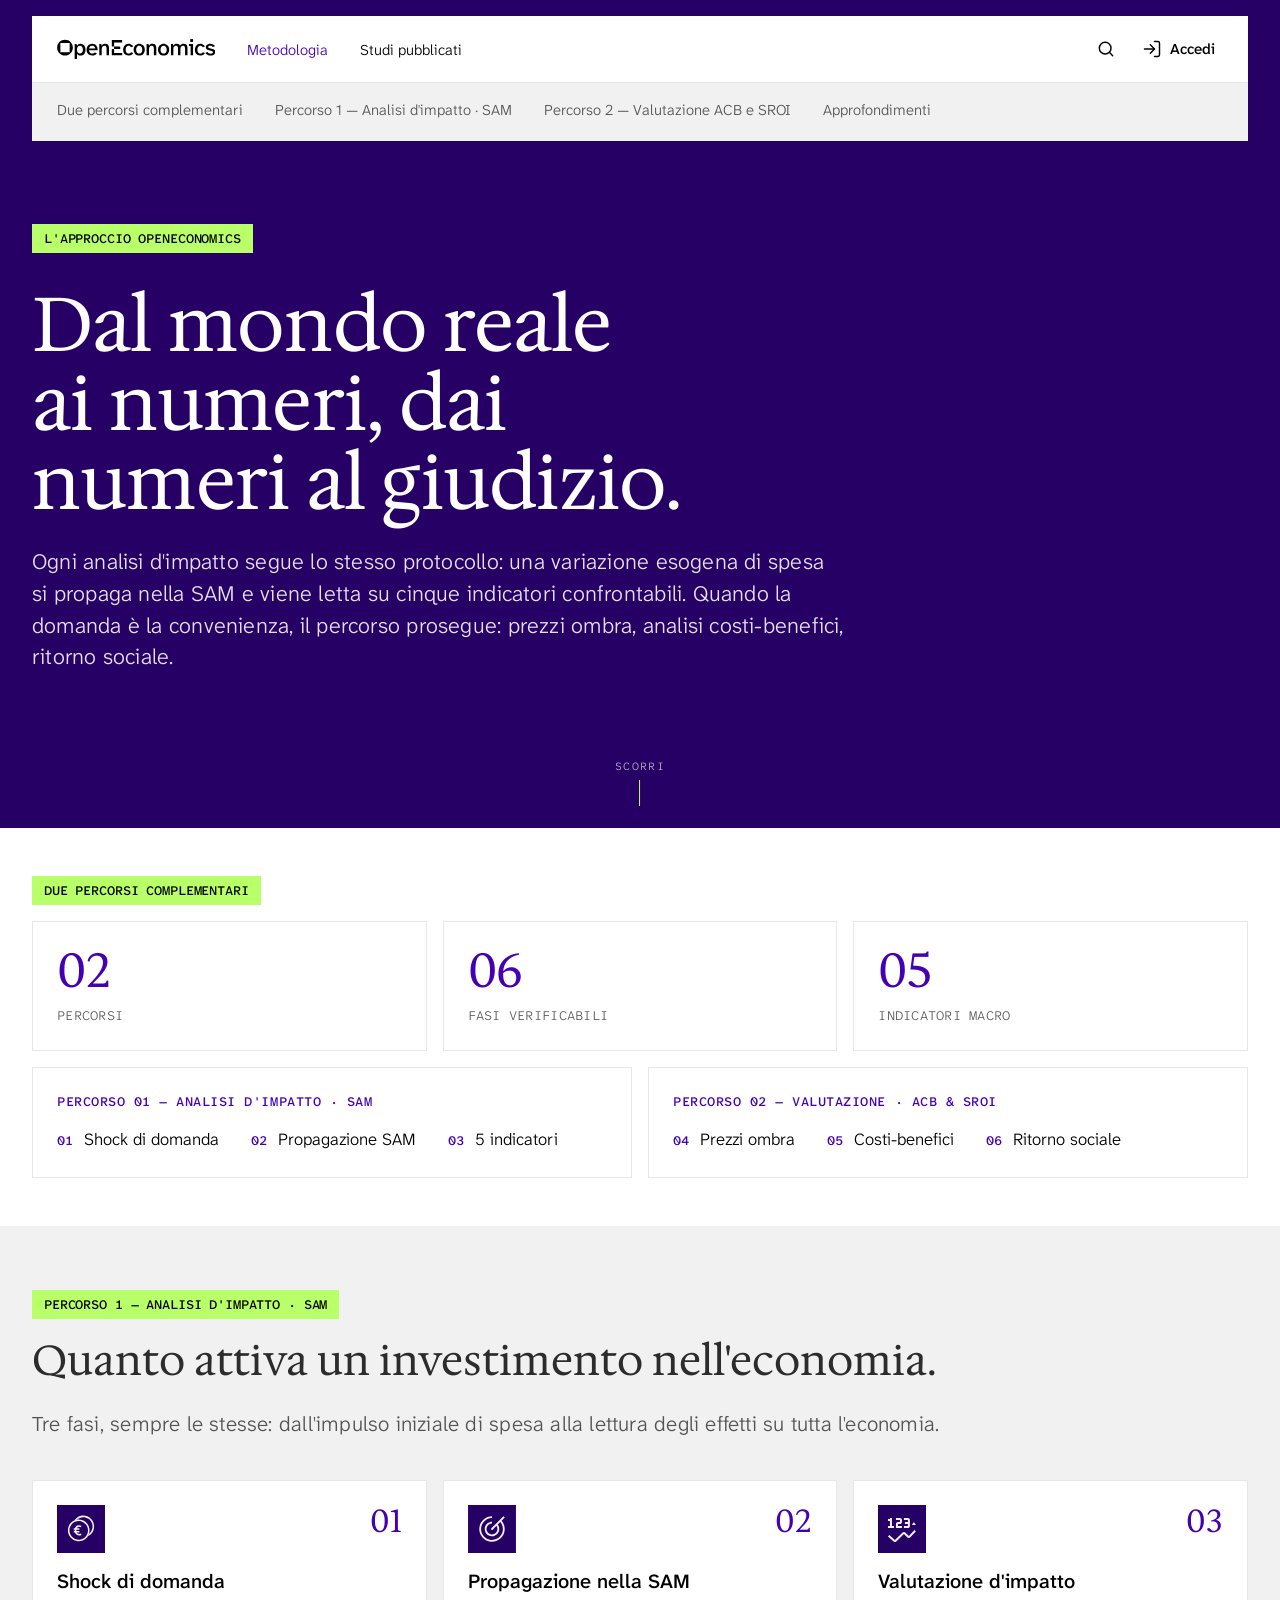
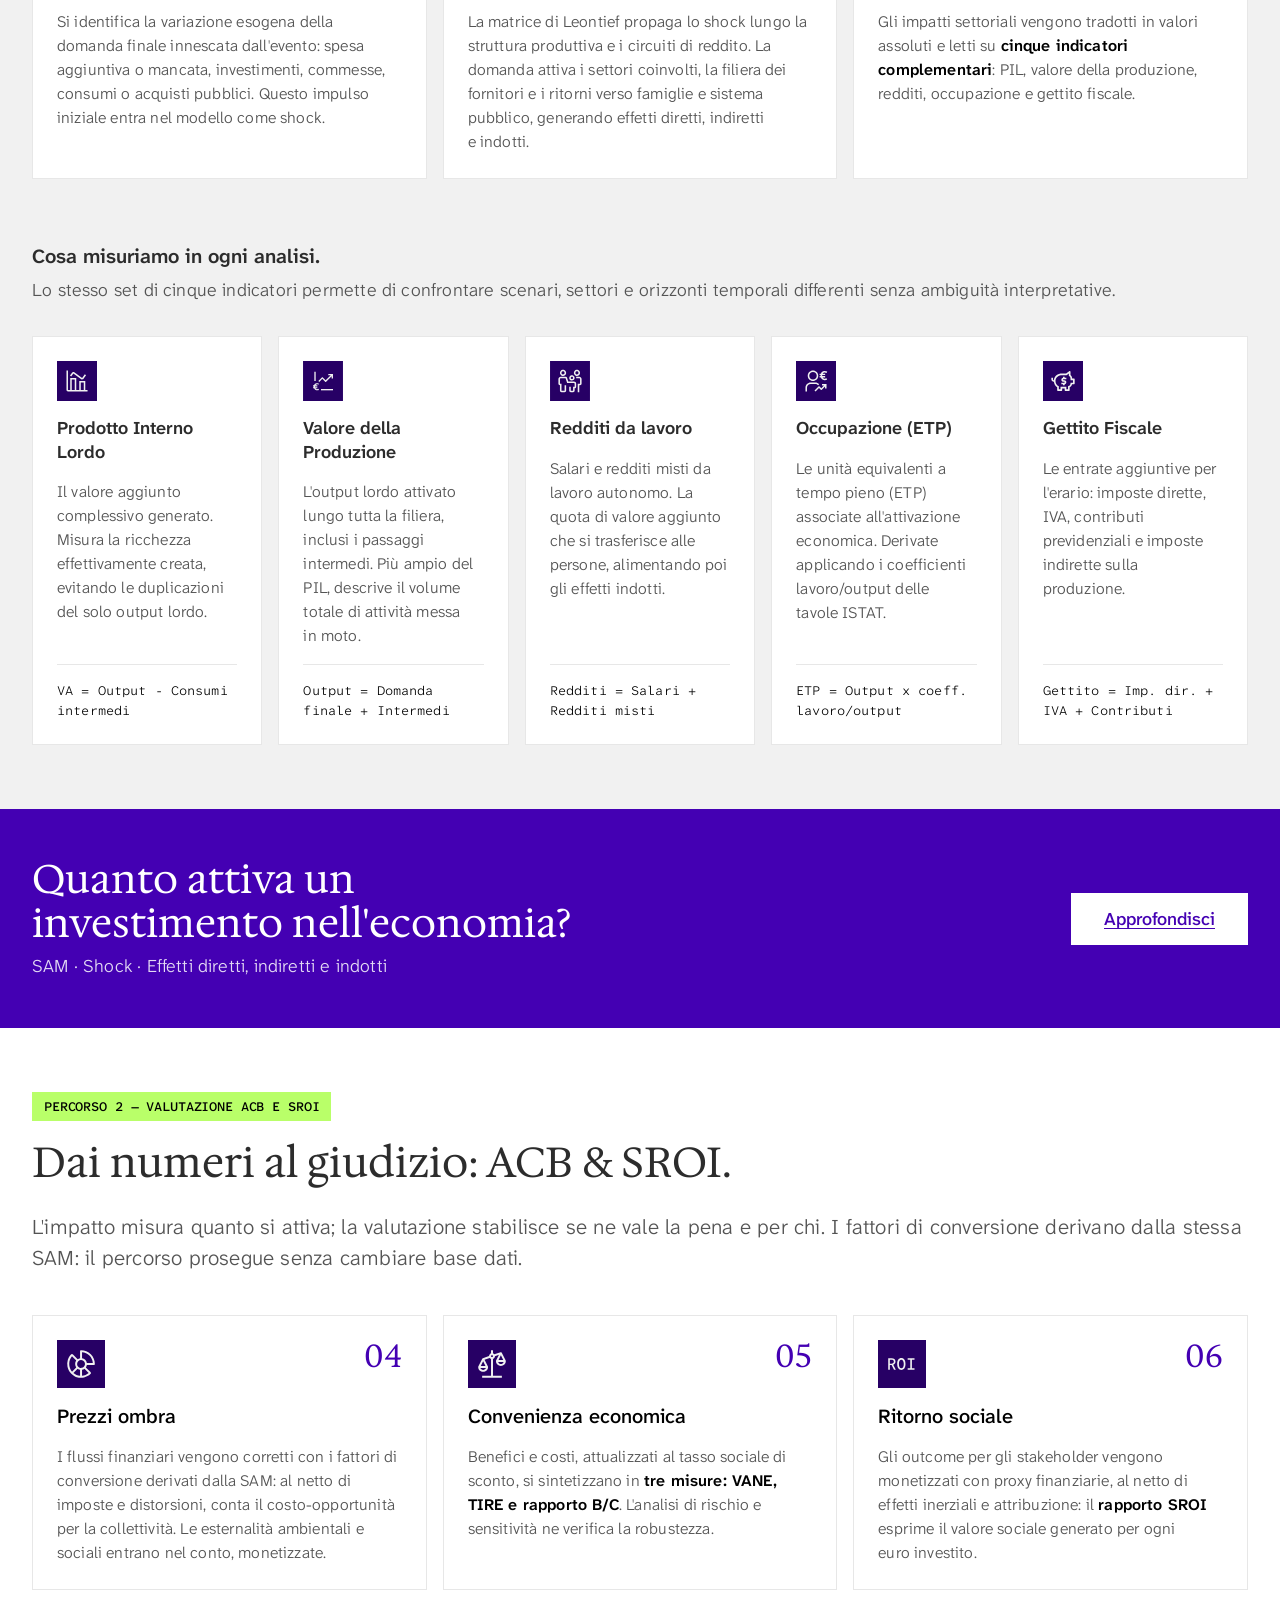
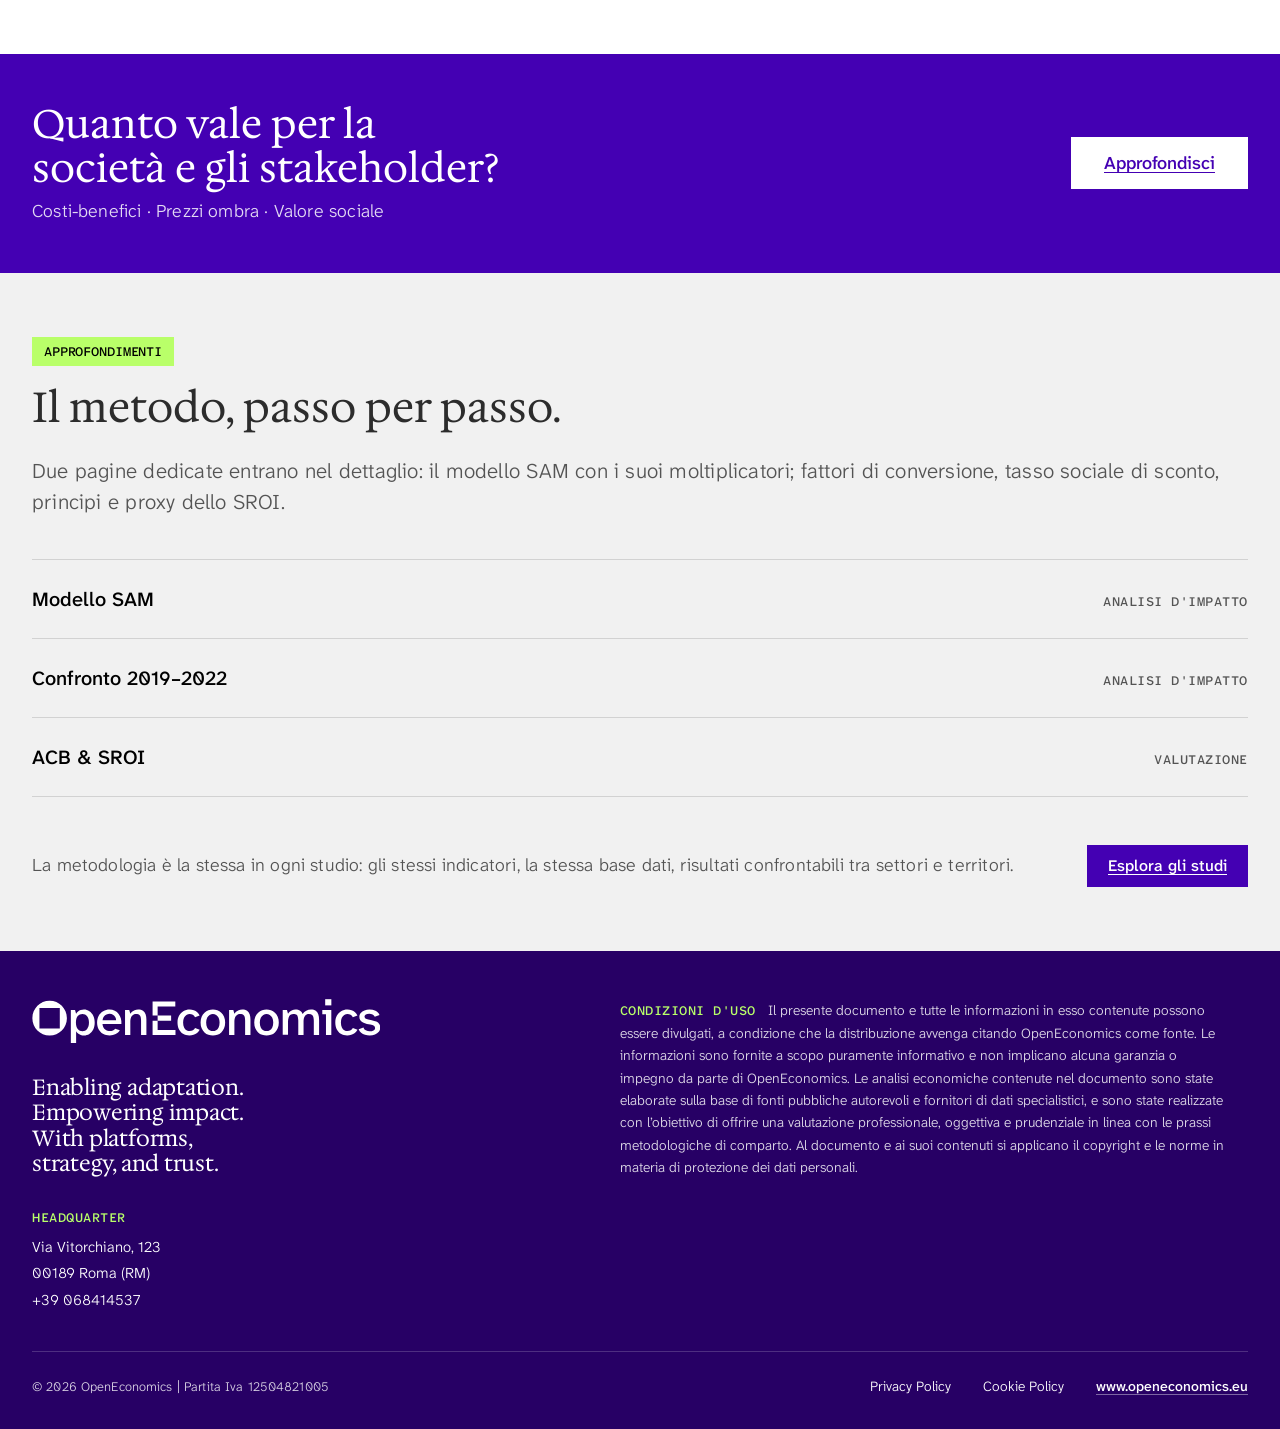
==== commit 9cbfda80: "Barra Studies: label a sinistra, cerca e Accedi a destra Co-Authored-By: Claude Opus 5.5 <noreply@an" ====
--- a/metodologia/approccio-oe.html
+++ b/metodologia/approccio-oe.html
@@ -75,16 +75,22 @@
 
 <!-- ============================================================ 1 · NAVIGAZIONE
      UI Block «Navigazione Analisi» del DS, stessa impostazione della barra della home
-     Studies: pannello sospeso sopra la hero. Riquadro bianco con logo OpenEconomics
-     (link al sito) + «Studies» a sinistra, «Torna agli studi» a destra. -->
+     Studies: pannello sospeso sopra la hero. Riquadro bianco: a sinistra logo OpenEconomics
+     (link al sito), «Metodologia» e «Studi pubblicati»; a destra cerca e «Accedi». -->
 <header class="oe-nav-analisi">
   <div class="oe-container">
     <div class="oe-nav-analisi__inner">
       <div class="oe-nav-analisi__brand">
         <a class="oe-logo-link" href="https://www.openeconomics.eu" target="_blank" rel="noopener"><svg class="oe-nav-analisi__logo" viewBox="0 0 1789 226" fill="currentColor" role="img" aria-label="OpenEconomics" xmlns="http://www.w3.org/2000/svg"     > <path d="M90.6,9.5c-49,0-88.7,39.8-88.7,89c0,49.1,39.7,89,88.7,89s88.7-39.8,88.7-89C179.3,49.3,139.6,9.5,90.6,9.5z M38.2,151V46h104.6v105H38.2z" /> <path d="M199.5,226V57H221l5.6,19.3c2.6-4.6,5.9-8.6,10-11.8c4.1-3.3,8.7-5.7,13.8-7.4s10.7-2.6,16.6-2.6c10.1,0,19.3,2.7,27.6,8c8.4,5.3,15,12.9,20,22.9c4.9,9.9,7.4,21.8,7.4,35.7s-2.5,25.9-7.4,36c-4.9,9.9-11.6,17.6-20,22.9c-8.4,5.1-17.6,7.7-27.6,7.7c-6,0-11.5-0.9-16.6-2.6c-5.1-1.7-9.7-4.2-13.8-7.4c-4.1-3.4-7.4-7.4-10-12.1V226H199.5z M259.1,165.1c9.9,0,17.9-3.9,24-11.6c6.3-7.7,9.5-18.6,9.5-32.6s-3.2-24.9-9.5-32.6c-6.1-7.7-14.2-11.6-24-11.6c-9.9,0-18,3.7-24.3,11c-6.1,7.4-9.2,18.3-9.2,32.9c0,14.4,3.1,25.4,9.2,33.1C241.1,161.4,249.2,165.1,259.1,165.1z" /> <path d="M399.1,187.5c-13.5,0-25.1-2.8-34.8-8.5c-9.6-5.8-17-13.7-22.3-23.6c-5.1-10.1-7.7-21.7-7.7-34.7c0-13.5,2.8-25.3,8.4-35.2c5.8-9.9,13.5-17.6,23-22.9c9.7-5.5,20.6-8.2,32.5-8.2c10.1,0,19,2,26.9,5.9c8,3.9,14.7,9.3,20,16.2c5.3,6.8,9.1,14.7,11.5,23.6c2.4,8.7,3.2,18.1,2.6,28H362c0.9,7,2.6,12.9,5.1,17.7c2.6,4.8,5.5,8.6,9,11.3c3.6,2.7,7.3,4.7,11.3,5.9c4.1,1.2,7.9,1.8,11.5,1.8c6.7,0,12.3-1,16.9-3.1c4.8-2.2,8.5-5.1,11.3-8.5l24,7.7c-5.1,8.2-12.2,14.7-21.2,19.5C420.8,185.2,410.5,187.5,399.1,187.5z M362.3,108.6h69.8c-0.2-5.8-1.7-11.1-4.6-15.9c-2.7-5-6.6-8.9-11.5-11.8c-4.9-3.1-10.7-4.6-17.4-4.6c-5.3,0-10.6,1-15.9,3.1c-5.1,2.1-9.6,5.5-13.3,10.3C365.8,94.2,363.5,100.6,362.3,108.6z" /> <path d="M477.9,184.4V57h21.7l5.4,18.5c2.2-3.8,5.1-7.2,8.7-10.3c3.8-3.3,8.2-5.8,13.3-7.7c5.3-2.1,11.4-3.1,18.4-3.1c10.4,0,18.7,2.1,24.8,6.2s10.6,9.9,13.3,17.5c2.7,7.5,4.1,16.4,4.1,26.7v79.6h-27.4v-72.2c0-6.3-0.5-12.2-1.5-17.5c-1-5.5-3.3-9.8-6.9-13.1c-3.4-3.3-9-4.9-16.6-4.9c-9.6,0-17,3.4-22.3,10.3c-5.3,6.7-7.9,16.5-7.9,29.5v67.8L477.9,184.4L477.9,184.4z" /> <path d="M645.3,158.7V112h-25.9v72.5H737v-25.7h-91.7V158.7z M736.1,38.3V12.6H619.4v71.9h25.9V38.3H736.1z M714.6,84.5h-69.3V112h69.3V84.5z" /> <path d="M808.6,187.5c-12.8,0-23.8-2.8-33-8.5c-9-5.8-16-13.7-21-23.6c-4.8-10.1-7.2-21.7-7.2-34.7c0-12.8,2.6-24.2,7.7-34.2c5.3-10.1,12.6-18,22-23.6c9.4-5.7,20.4-8.5,33-8.5c7.5,0,14.5,1.3,21,3.9c6.7,2.4,12.5,5.8,17.7,10.3c5.1,4.5,9.2,9.8,12.3,16.2l-23.8,8.7c-2.6-5.3-6.3-9.3-11.3-12.1c-4.8-2.9-10.1-4.4-16.1-4.4c-5.8,0-11.3,1.5-16.6,4.6c-5.1,3.1-9.3,7.8-12.5,14.1c-3.1,6.3-4.6,14.6-4.6,24.9c0,10.1,1.6,18.5,4.9,25.2c3.2,6.5,7.4,11.3,12.5,14.4c5.1,3.1,10.6,4.6,16.4,4.6c6.5,0,12-1.4,16.6-4.1c4.8-2.9,8.4-6.7,11-11.3l23.8,8.7c-3.6,6.2-8.1,11.5-13.6,15.9c-5.5,4.3-11.5,7.6-18.2,10C823,186.4,816,187.5,808.6,187.5z" /> <path d="M929.2,187.5c-7.8,0-15.5-1.3-23-3.9c-7.5-2.6-14.2-6.6-20.2-12.1s-10.8-12.4-14.6-20.8c-3.6-8.4-5.4-18.3-5.4-29.8s1.8-21.4,5.4-29.8c3.8-8.4,8.6-15.3,14.6-20.8s12.7-9.5,20.2-12.1s15.2-3.9,23-3.9s15.4,1.3,22.8,3.9c7.5,2.6,14.2,6.6,20.2,12.1s10.7,12.4,14.3,20.8c3.8,8.4,5.6,18.3,5.6,29.8s-1.9,21.4-5.6,29.8c-3.6,8.4-8.4,15.3-14.3,20.8c-6,5.5-12.7,9.5-20.2,12.1C944.7,186.2,937.1,187.5,929.2,187.5z M929.2,164.9c6,0,11.5-1.5,16.6-4.4c5.3-3.1,9.6-7.9,12.8-14.4s4.9-14.9,4.9-25.2s-1.6-18.6-4.9-24.9c-3.2-6.5-7.5-11.3-12.8-14.4c-5.1-3.1-10.7-4.6-16.6-4.6c-6,0-11.6,1.5-16.9,4.6c-5.3,3.1-9.6,7.9-12.8,14.4c-3.2,6.3-4.9,14.6-4.9,24.9s1.6,18.7,4.9,25.2c3.2,6.5,7.5,11.3,12.8,14.4C917.6,163.4,923.3,164.9,929.2,164.9z" /> <path d="M1012.3,184.4V57h21.8l5.4,18.5c2.2-3.8,5.1-7.2,8.7-10.3c3.8-3.3,8.2-5.8,13.3-7.7c5.3-2.1,11.4-3.1,18.4-3.1c10.4,0,18.7,2.1,24.8,6.2c6.1,4.1,10.6,9.9,13.3,17.5c2.7,7.5,4.1,16.4,4.1,26.7v79.6h-27.4v-72.2c0-6.3-0.5-12.2-1.5-17.5c-1-5.5-3.3-9.8-6.9-13.1c-3.4-3.3-8.9-4.9-16.6-4.9c-9.6,0-17,3.4-22.2,10.3c-5.3,6.7-7.9,16.5-7.9,29.5v67.8L1012.3,184.4L1012.3,184.4z" /> <path d="M1204.8,187.5c-7.8,0-15.5-1.3-23-3.9c-7.5-2.6-14.2-6.6-20.2-12.1s-10.8-12.4-14.6-20.8c-3.6-8.4-5.4-18.3-5.4-29.8s1.8-21.4,5.4-29.8c3.8-8.4,8.6-15.3,14.6-20.8s12.7-9.5,20.2-12.1s15.2-3.9,23-3.9s15.4,1.3,22.8,3.9c7.5,2.6,14.2,6.6,20.2,12.1s10.8,12.4,14.3,20.8c3.8,8.4,5.6,18.3,5.6,29.8s-1.9,21.4-5.6,29.8c-3.6,8.4-8.4,15.3-14.3,20.8c-6,5.5-12.7,9.5-20.2,12.1C1220.2,186.2,1212.6,187.5,1204.8,187.5z M1204.8,164.9c6,0,11.5-1.5,16.6-4.4c5.3-3.1,9.5-7.9,12.8-14.4c3.2-6.5,4.9-14.9,4.9-25.2s-1.6-18.6-4.9-24.9c-3.2-6.5-7.5-11.3-12.8-14.4c-5.1-3.1-10.7-4.6-16.6-4.6c-6,0-11.6,1.5-16.9,4.6s-9.6,7.9-12.8,14.4c-3.2,6.3-4.9,14.6-4.9,24.9s1.6,18.7,4.9,25.2c3.2,6.5,7.5,11.3,12.8,14.4C1193.2,163.4,1198.8,164.9,1204.8,164.9z" /> <path d="M1287.8,184.4V57h21.8l5.4,18.5c2.2-3.8,5-7.2,8.4-10.3c3.6-3.3,7.8-5.8,12.8-7.7c4.9-2.1,10.6-3.1,16.9-3.1c9.9,0,17.8,2,23.8,5.9c6,3.8,10.4,9.2,13.3,16.2c4.9-7.7,11.1-13.3,18.4-16.7c7.5-3.6,15.7-5.4,24.6-5.4c10.2,0,18.3,2.1,24.3,6.2s10.3,9.9,13,17.5s4.1,16.4,4.1,26.7v79.6h-27.1v-72.2c0-6.3-0.6-12.2-1.8-17.5c-1-5.5-3.3-9.8-6.9-13.1c-3.4-3.3-8.8-4.9-16.1-4.9c-8.7,0-15.5,3.3-20.5,10c-4.9,6.5-7.4,16.2-7.4,29v68.6h-27.1v-72.2c0-6.3-0.6-12.2-1.8-17.5c-1-5.5-3.2-9.8-6.7-13.1c-3.4-3.3-8.8-4.9-16.1-4.9c-5.8,0-10.8,1.5-15.1,4.6c-4.3,2.9-7.5,7.4-9.7,13.4c-2.2,5.8-3.3,12.9-3.3,21.3v68.3h-27.2V184.4z" /> <path d="M1510,184.4V78.3h-18.9V57h46.3v127.4H1510z" /> <path d="M1505.9,1h31.7v31.8h-31.7V1z" /> <path d="M1619.1,187.5c-12.8,0-23.8-2.8-33-8.5c-9-5.8-16-13.7-21-23.6c-4.8-10.1-7.2-21.7-7.2-34.7c0-12.8,2.6-24.2,7.7-34.2c5.3-10.1,12.6-18,22-23.6c9.4-5.7,20.4-8.5,33-8.5c7.5,0,14.5,1.3,21,3.9c6.7,2.4,12.5,5.8,17.7,10.3c5.1,4.5,9.2,9.8,12.3,16.2l-23.8,8.7c-2.6-5.3-6.3-9.3-11.3-12.1c-4.8-2.9-10.2-4.4-16.1-4.4c-5.8,0-11.3,1.5-16.6,4.6c-5.1,3.1-9.3,7.8-12.5,14.1c-3.1,6.3-4.6,14.6-4.6,24.9c0,10.1,1.6,18.5,4.9,25.2c3.2,6.5,7.4,11.3,12.5,14.4s10.6,4.6,16.4,4.6c6.5,0,12-1.4,16.6-4.1c4.8-2.9,8.4-6.7,11-11.3l23.8,8.7c-3.6,6.2-8.1,11.5-13.6,15.9c-5.4,4.3-11.5,7.6-18.2,10C1633.4,186.4,1626.4,187.5,1619.1,187.5z" /> <path d="M1734.2,187.5c-8.2,0-16.1-1.2-23.8-3.6c-7.5-2.4-14.1-5.9-19.9-10.5c-5.6-4.8-9.9-10.8-12.8-18l24.8-9c1.7,6.3,5.7,11.2,12,14.6c6.3,3.4,13,5.1,19.9,5.1c7.7,0,14.2-1.5,19.7-4.6c5.5-3.3,8.2-7.5,8.2-12.8c0-4.6-2-8.2-5.9-10.8s-10.2-4.7-18.9-6.4l-17.1-3.6c-7.5-1.5-14.2-3.8-20.2-6.7c-5.8-2.9-10.4-6.8-13.8-11.6c-3.2-4.8-4.9-10.8-4.9-18c0-7.9,2.4-14.6,7.2-20.3c4.8-5.7,11.1-9.9,18.9-12.8c8-2.9,16.6-4.4,25.8-4.4c11.1,0,21.4,2.2,30.9,6.7c9.6,4.3,16.5,11.2,20.7,20.8l-24.3,9c-2.2-5-6-8.7-11.3-11.3c-5.1-2.6-10.9-3.9-17.4-3.9c-7.2,0-13,1.4-17.4,4.1s-6.7,6.4-6.7,11c0,4.1,1.5,7.3,4.6,9.5c3.2,2.1,8.3,3.9,15.1,5.4l17.4,3.6c9.2,1.9,17.1,4.3,23.5,7.2c6.6,2.9,11.7,6.8,15.1,11.8c3.4,4.8,5.1,11.1,5.1,19c0,8.4-2.5,15.7-7.4,21.8c-4.9,6-11.5,10.6-19.7,13.9C1753.7,185.9,1744.5,187.5,1734.2,187.5z" />    </svg></a>
-        <span class="oe-nav-analisi__badge">Studies</span>
       </div>
-      <a class="oe-nav-analisi__link" href="https://studies.openeconomics.sites.oeapp.eu/">Torna agli studi</a>
+      <ul class="oe-nav-analisi__links">
+        <li><a class="oe-nav-analisi__link" href="approccio-oe.html" aria-current="page">Metodologia</a></li>
+        <li><a class="oe-nav-analisi__link" href="../#report">Studi pubblicati</a></li>
+      </ul>
+      <div class="oe-nav-analisi__icons">
+        <a class="oe-nav-analisi__icon" href="../#report" aria-label="Cerca uno studio" title="Cerca uno studio"><svg viewBox="0 0 24 24" aria-hidden="true"><circle cx="11" cy="11" r="7"/><path d="m20 20-3.4-3.4"/></svg></a>
+        <a class="oe-nav-analisi__icon" href="/private/index.html" aria-label="Accedi all'area riservata" title="Accedi all'area riservata"><svg viewBox="0 0 24 24" aria-hidden="true"><path d="M15 3h4a2 2 0 0 1 2 2v14a2 2 0 0 1-2 2h-4"/><polyline points="10 17 15 12 10 7"/><line x1="15" y1="12" x2="3" y2="12"/></svg><span>Accedi</span></a>
+      </div>
     </div>
   </div>
 </header>
--- a/ds-kit/components.css
+++ b/ds-kit/components.css
@@ -728,8 +728,9 @@
    Testata di ogni landing di studio o analisi, con la stessa impostazione della
    barra della home Studies: un pannello sospeso, fisso in alto sopra la hero,
    largo quanto il contenitore (1440 + 32).
-   1. .oe-nav-analisi — riquadro bianco: logo OpenEconomics (link al sito) ed
-      etichetta «Studies» a sinistra, link «Torna agli studi» a destra.
+   1. .oe-nav-analisi — riquadro bianco: a sinistra il logo OpenEconomics (link al
+      sito) e le label «Metodologia» e «Studi pubblicati» (__links); a destra cerca
+      e «Accedi» (__icons). Sotto i 900px le label si nascondono, come in Studies.
    2. .oe-nav-sezioni — riquadro grigio attaccato sotto: una label per ogni
       sezione che ha il chip lime, allineate al logo. Ogni label è un'ancora alla
       sezione e ripete il testo del suo chip. Le voci si vedono sempre tutte: se
@@ -750,7 +751,7 @@
   transition: border-color var(--oe-dur-base) var(--oe-ease), box-shadow var(--oe-dur-base) var(--oe-ease);
 }
 .oe-nav-analisi__inner {
-  display: flex; align-items: center; justify-content: space-between; gap: var(--oe-space-l);
+  display: flex; align-items: center; gap: var(--oe-space-l);
   min-height: 60px; padding: var(--oe-space-3) var(--oe-space-m); background: var(--oe-white);
 }
 .oe-nav-sezioni__inner { background: var(--oe-bg-elev); border-top-color: var(--oe-gray-200); padding-inline: var(--oe-space-m); }
@@ -762,19 +763,26 @@
 }
 .oe-nav-analisi.is-scrolled .oe-nav-analisi__inner { border-bottom-color: transparent; }
 
-.oe-nav-analisi__brand { display: flex; align-items: center; gap: var(--oe-space-s); }
+.oe-nav-analisi__brand { display: flex; align-items: center; }
 .oe-nav-analisi__logo { height: 20px; width: auto; color: var(--oe-black); display: block; flex: 0 0 auto; }
-.oe-nav-analisi__badge {
-  font-family: var(--oe-font-mono); font-size: 13px; font-weight: 500; line-height: 20px;
-  text-transform: uppercase; letter-spacing: -0.01em; color: var(--oe-accent);
-  padding-left: var(--oe-space-s); border-left: 1px solid var(--oe-gray-300);
-}
+.oe-nav-analisi__links { display: flex; gap: var(--oe-space-l); list-style: none; margin: 0; padding: 0; }
 .oe-nav-analisi__link {
-  font-family: var(--oe-font-sans); font-size: 15px; font-weight: 500; white-space: nowrap;
-  color: var(--oe-fg); text-decoration: none; padding-block: var(--oe-space-xs);
+  font-family: var(--oe-font-sans); font-size: 15px; white-space: nowrap;
+  color: var(--oe-gray-900); text-decoration: none; padding-block: var(--oe-space-xxs);
   transition: color var(--oe-dur-fast) var(--oe-ease);
 }
-.oe-nav-analisi__link:hover { color: var(--oe-accent); }
+.oe-nav-analisi__link:hover, .oe-nav-analisi__link[aria-current] { color: var(--oe-accent); }
+.oe-nav-analisi__icons { display: flex; align-items: center; gap: var(--oe-space-xs); margin-left: auto; }
+.oe-nav-analisi__icon {
+  display: inline-flex; align-items: center; justify-content: center; gap: var(--oe-space-xs);
+  min-width: 40px; height: 40px; padding: 0 var(--oe-space-xs); text-decoration: none;
+  font-family: var(--oe-font-sans); font-size: 15px; font-weight: 500; color: var(--oe-gray-900);
+  transition: color var(--oe-dur-fast) var(--oe-ease);
+}
+.oe-nav-analisi__icon svg { width: 20px; height: 20px; fill: none; stroke: currentColor; stroke-width: 1.75; stroke-linecap: round; stroke-linejoin: round; }
+.oe-nav-analisi__icon:hover { color: var(--oe-accent); }
+.oe-nav-analisi__link:focus-visible, .oe-nav-analisi__icon:focus-visible { outline: 2px solid var(--oe-accent); outline-offset: 2px; }
+@media (max-width: 899.98px) { .oe-nav-analisi__links { display: none; } }
 
 .oe-nav-sezioni__list {
   display: flex; flex-wrap: wrap; column-gap: var(--oe-space-l); row-gap: 0;
@@ -818,9 +826,8 @@
 @media (max-width: 767.98px) {
   :root { --oe-nav-top: var(--oe-space-xs); }
   .oe-nav-analisi__inner { min-height: 52px; padding: var(--oe-space-xs) var(--oe-space-s); gap: var(--oe-space-s); }
-  .oe-nav-analisi__brand { gap: var(--oe-space-3); }
   .oe-nav-analisi__logo { height: 16px; }
-  .oe-nav-analisi__badge { padding-left: var(--oe-space-3); }
+  .oe-nav-analisi__icon span { display: none; }
   .oe-nav-sezioni__inner { padding-inline: var(--oe-space-s); }
   .oe-nav-sezioni__toggle { display: flex; }
   .oe-nav-sezioni__list {
@@ -832,8 +839,6 @@
   .oe-nav-sezioni__link { padding-block: var(--oe-space-s); border-bottom: 0; }
   .oe-nav-sezioni__link.is-active { border-bottom: 0; }
 }
-/* telefoni stretti: l'etichetta «Studies» cede il posto a «Torna agli studi» */
-@media (max-width: 399.98px) { .oe-nav-analisi__badge { display: none; } }
 /* il pannello è sospeso sopra la hero: la hero gli lascia spazio sopra il contenuto,
    le sezioni raggiunte dal menu si fermano sotto. --oe-nav-sezioni-h = fondo del
    pannello chiuso + 16px, lo scrive lo script; 160px è il valore di riserva */
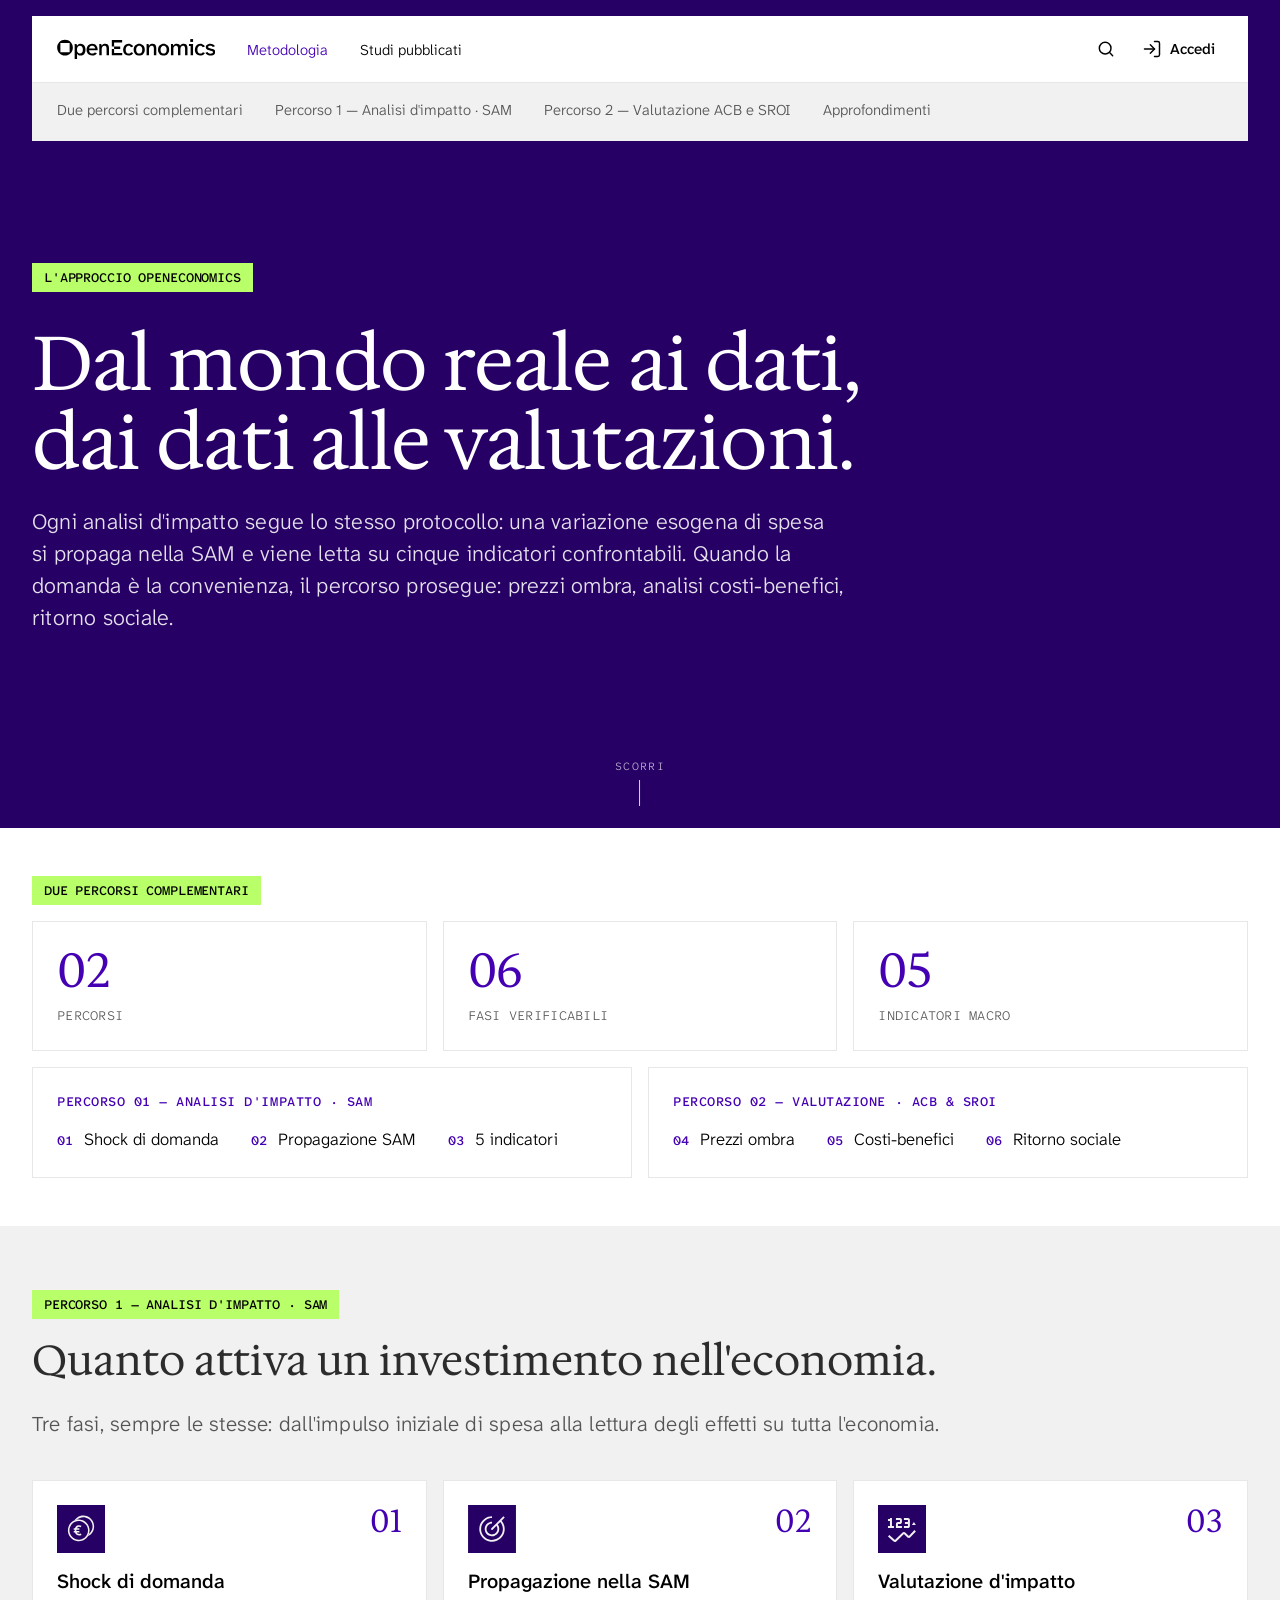
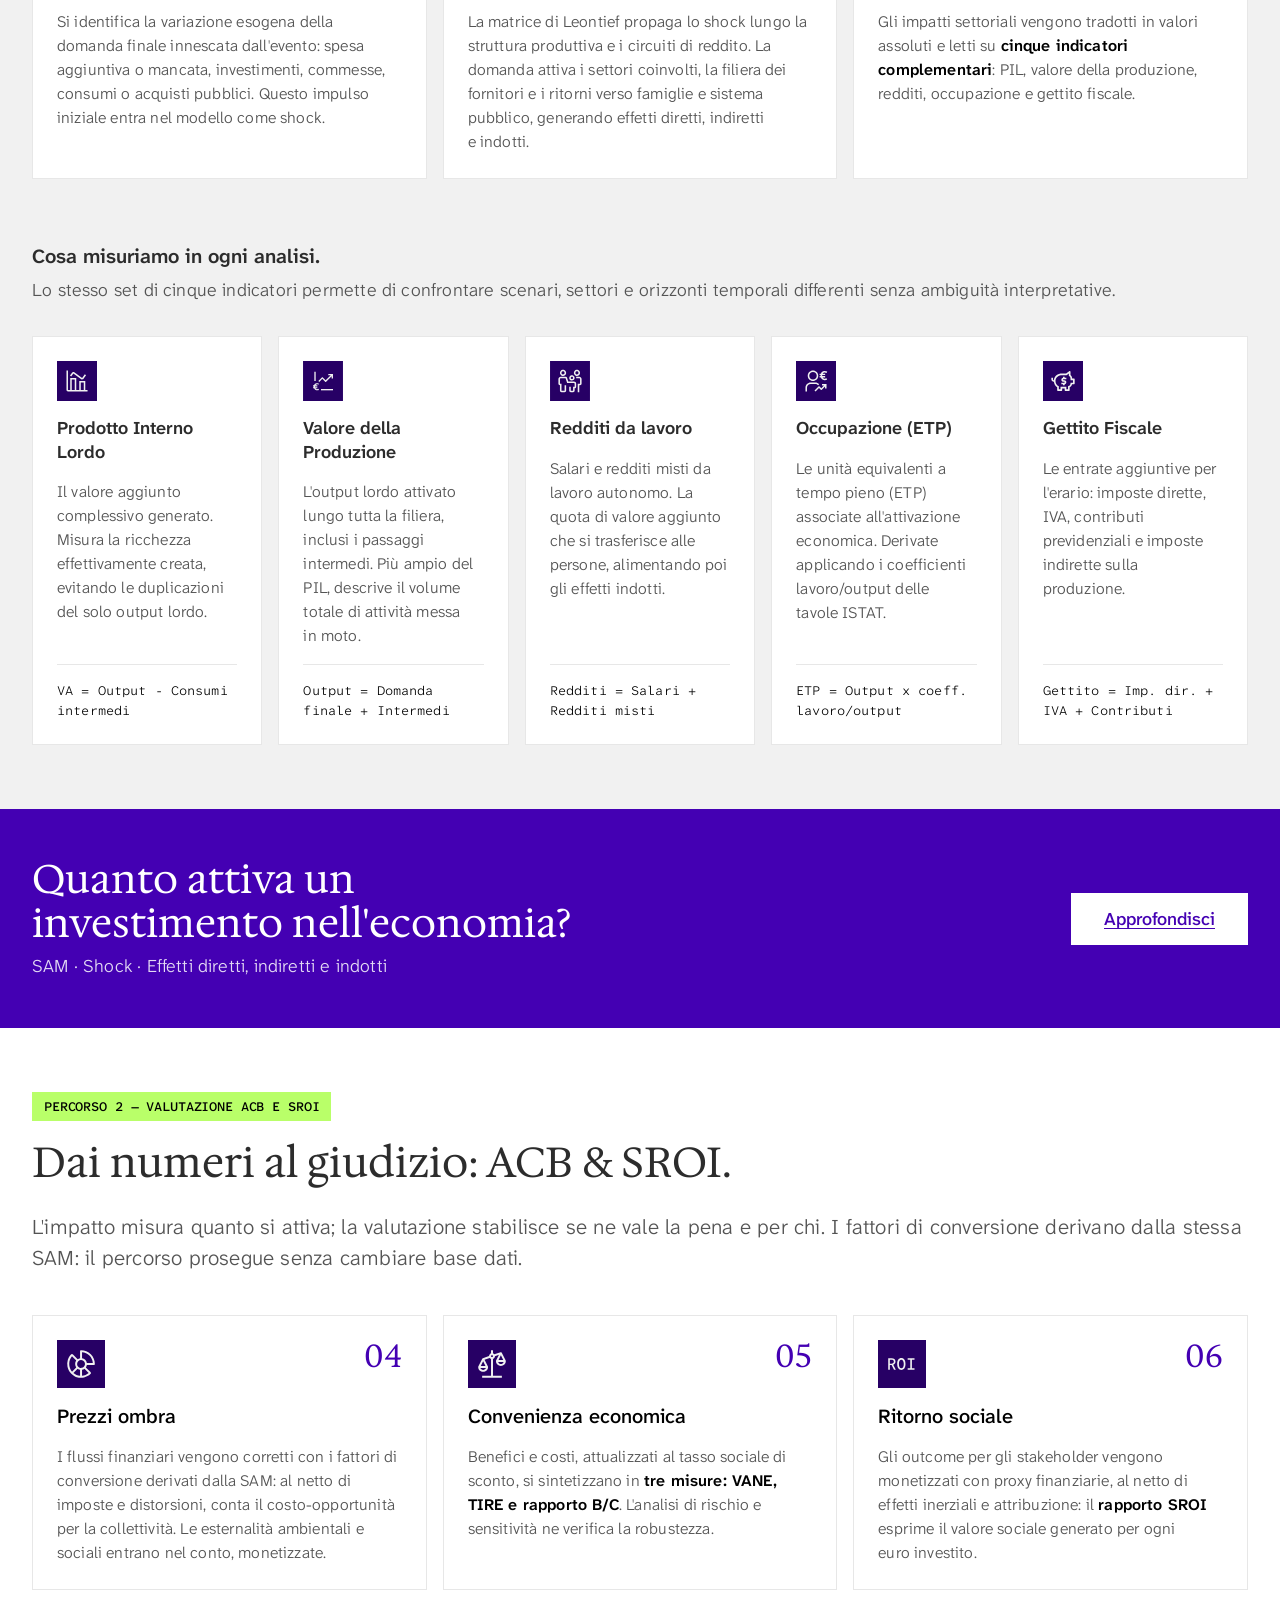
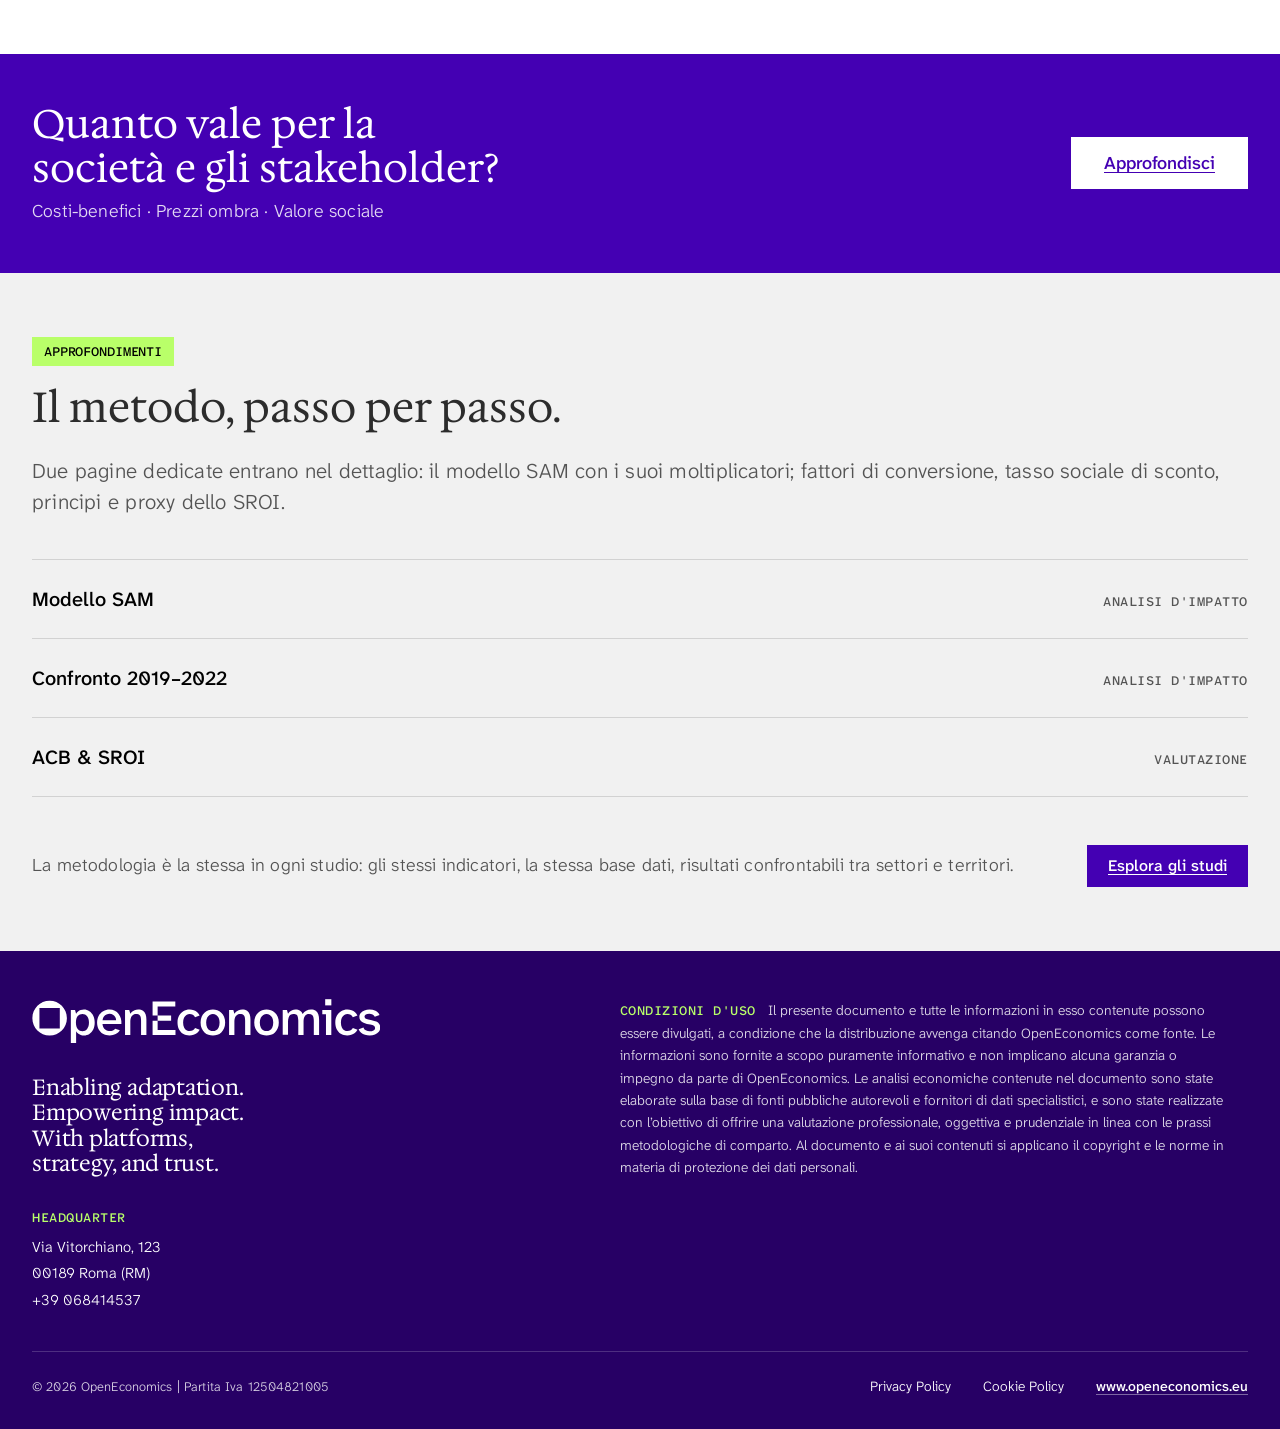
==== commit 427201e3: "Metodologia: nuovo titolo della hero Co-Authored-By: Claude Opus 5.5 <noreply@anthropic.com>" ====
--- a/metodologia/approccio-oe.html
+++ b/metodologia/approccio-oe.html
@@ -126,7 +126,7 @@
     <div class="oe-hero-analisi__top">
       <span class="oe-tag-chip oe-tag-chip--lime">L'approccio OpenEconomics</span>
     </div>
-    <h1 class="oe-hero-analisi__title">Dal mondo reale ai numeri, dai numeri al giudizio.</h1>
+    <h1 class="oe-hero-analisi__title">Dal mondo reale ai dati, dai dati alle valutazioni.</h1>
     <p class="oe-hero-analisi__sub">Ogni analisi d'impatto segue lo stesso protocollo: una variazione esogena di spesa
       si propaga nella SAM e viene letta su cinque indicatori confrontabili. Quando la
       domanda è la convenienza, il percorso prosegue: prezzi ombra, analisi
@@ -249,7 +249,7 @@
     <h2 class="oe-cta__title">Quanto attiva un investimento nell'economia?</h2>
     <p class="oe-cta__text">SAM · Shock · Effetti diretti, indiretti e indotti</p>
   </div>
-  <a class="oe-btn oe-btn--inverse oe-btn--lg" href="impatto/sam.html">Approfondisci</a>
+  <a class="oe-btn oe-btn--inverse oe-btn--lg" href="https://studies.openeconomics.sites.oeapp.eu/metodologia/impatto/sam.html">Approfondisci</a>
 </section>
 
 <!-- ============================================================ PERCORSO 2 -->
@@ -292,7 +292,7 @@
     <h2 class="oe-cta__title">Quanto vale per la società e gli stakeholder?</h2>
     <p class="oe-cta__text">Costi-benefici · Prezzi ombra · Valore sociale</p>
   </div>
-  <a class="oe-btn oe-btn--inverse oe-btn--lg" href="sociale/sroi-acb.html">Approfondisci</a>
+  <a class="oe-btn oe-btn--inverse oe-btn--lg" href="https://studies.openeconomics.sites.oeapp.eu/metodologia/sociale/sroi-acb.html">Approfondisci</a>
 </section>
 
 <!-- ============================================================ APPROFONDIMENTI
@@ -306,9 +306,9 @@
       moltiplicatori; fattori di conversione, tasso sociale di sconto,
       principi e proxy dello SROI.</p>
     <ul class="deep">
-      <li><a href="impatto/sam.html"><span>Modello SAM</span><span class="deep__meta">Analisi d'impatto</span></a></li>
-      <li><a href="impatto/sam_2019_2022.html"><span>Confronto 2019–2022</span><span class="deep__meta">Analisi d'impatto</span></a></li>
-      <li><a href="sociale/sroi-acb.html"><span>ACB &amp; SROI</span><span class="deep__meta">Valutazione</span></a></li>
+      <li><a href="https://studies.openeconomics.sites.oeapp.eu/metodologia/impatto/sam.html"><span>Modello SAM</span><span class="deep__meta">Analisi d'impatto</span></a></li>
+      <li><a href="https://studies.openeconomics.sites.oeapp.eu/metodologia/impatto/sam_2019_2022.html"><span>Confronto 2019–2022</span><span class="deep__meta">Analisi d'impatto</span></a></li>
+      <li><a href="https://studies.openeconomics.sites.oeapp.eu/metodologia/sociale/sroi-acb.html"><span>ACB &amp; SROI</span><span class="deep__meta">Valutazione</span></a></li>
     </ul>
     <div class="close">
       <p>La metodologia è la stessa in ogni studio: gli stessi indicatori, la stessa base
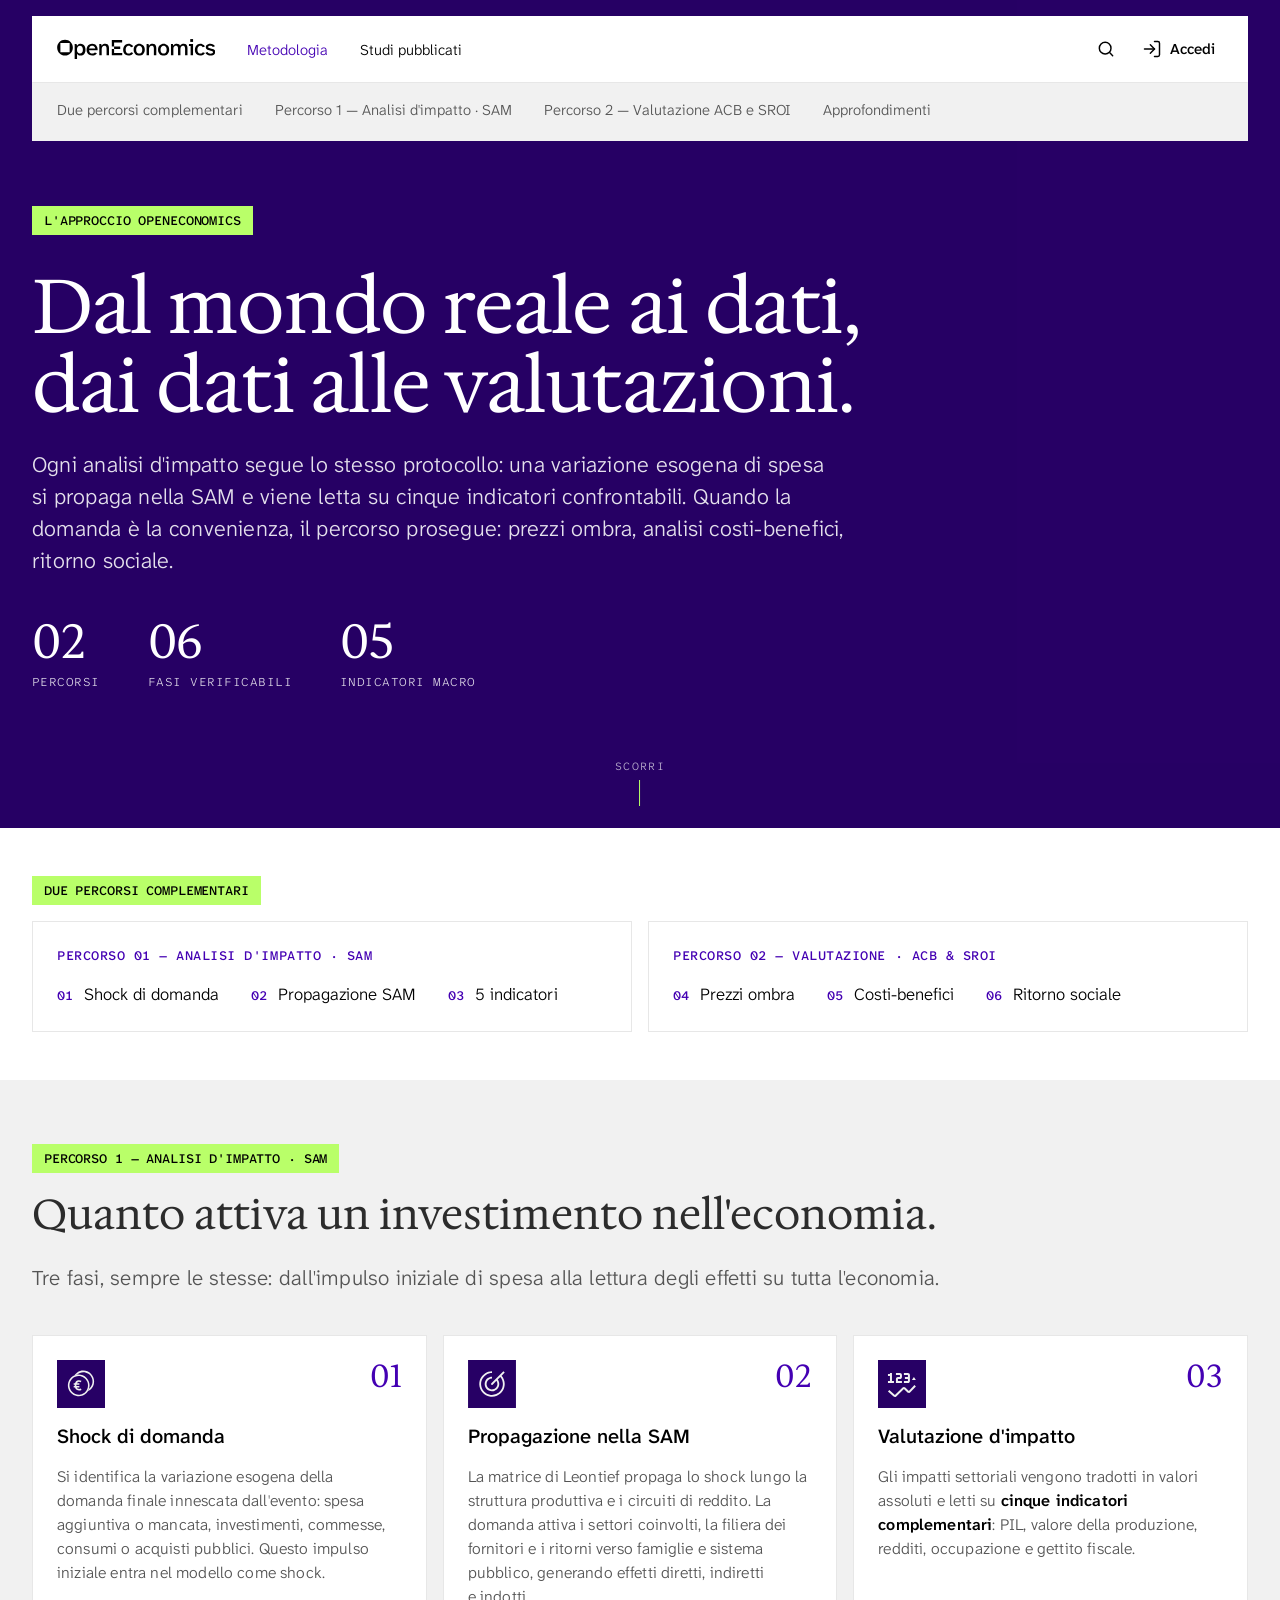
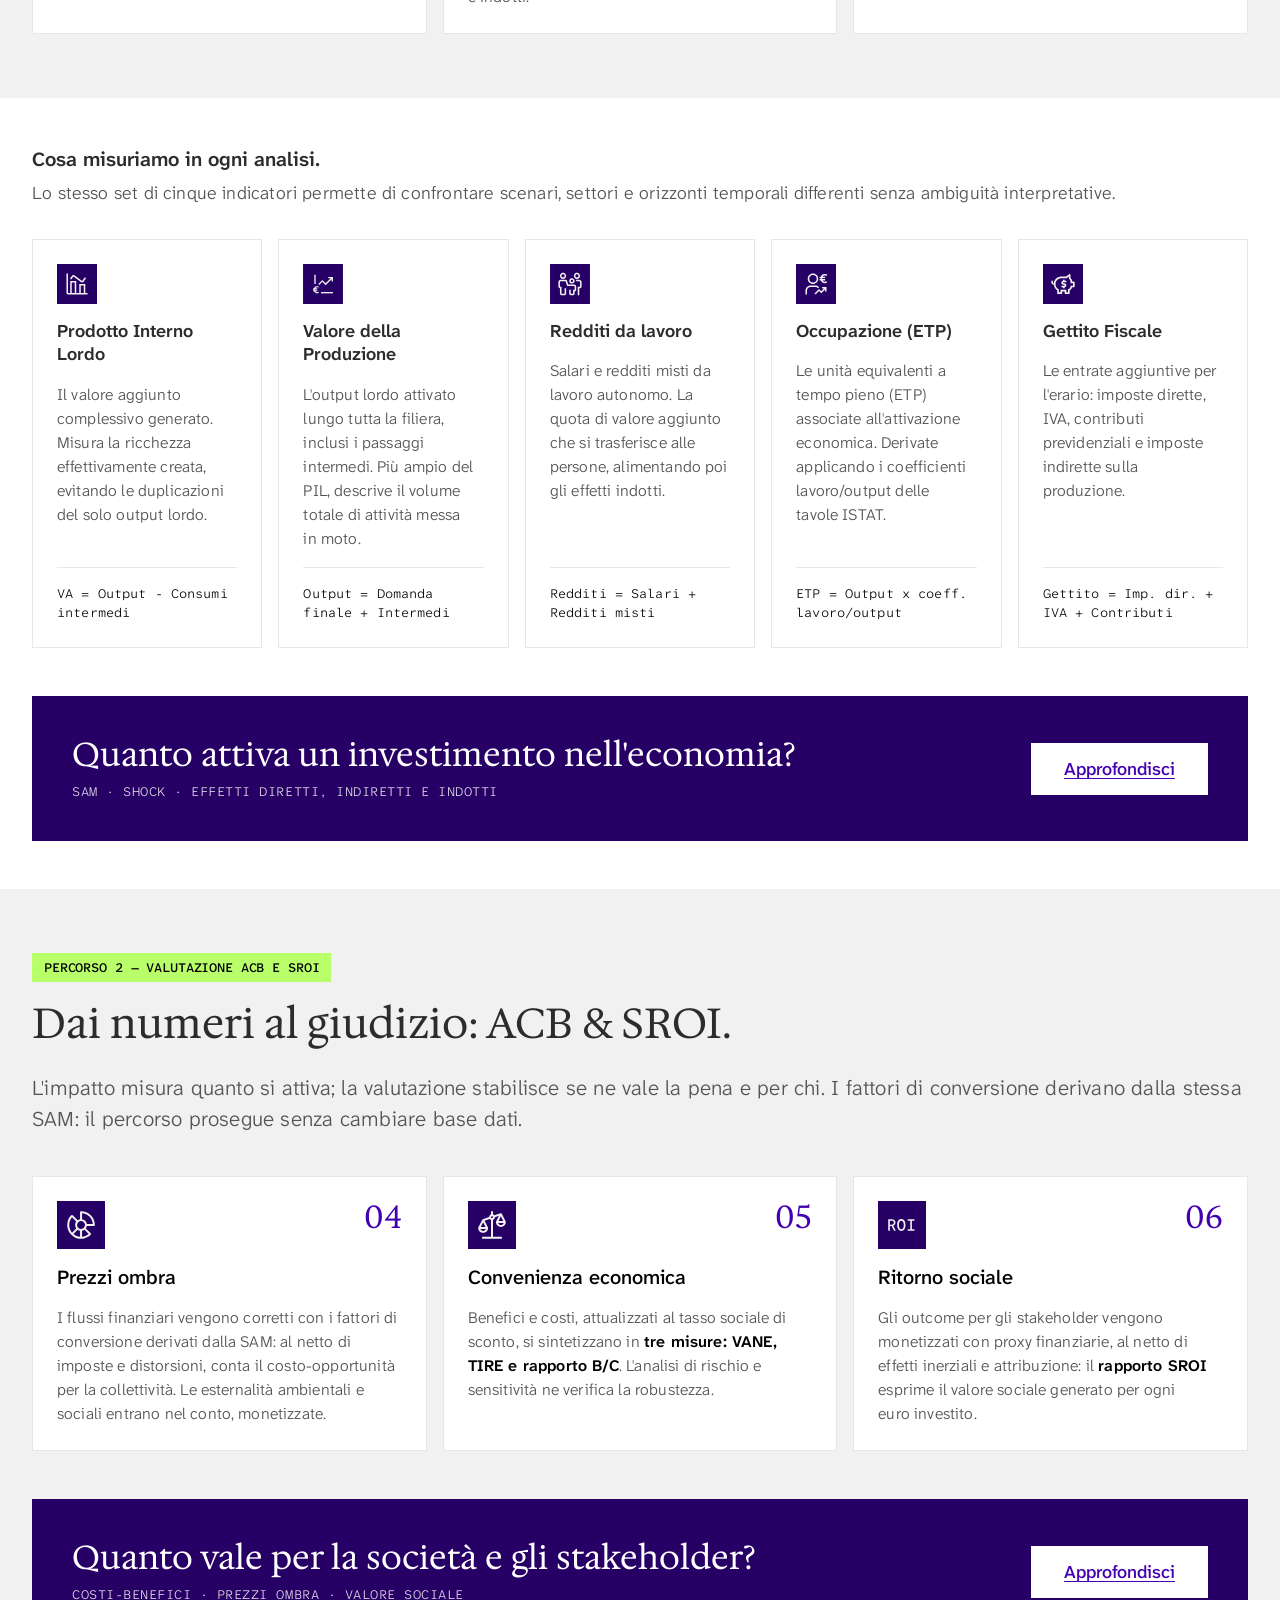
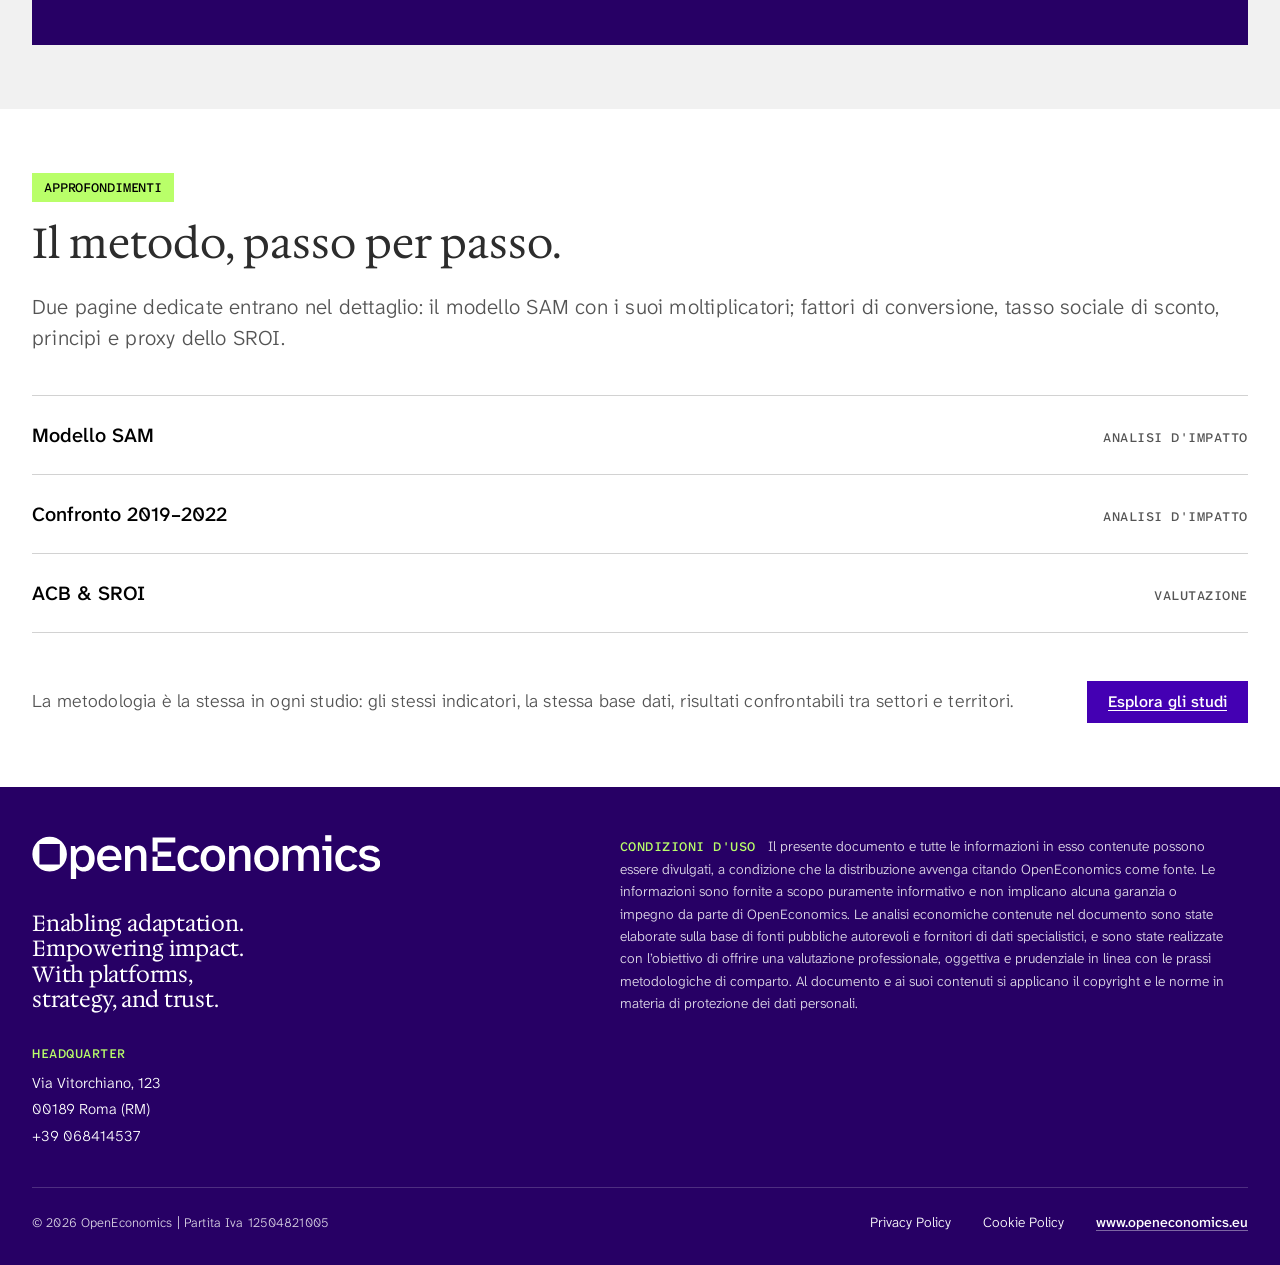
==== commit 816b0fbc: "Metodologia: impianto come negli appunti (numeri nella hero, approfondisci in fondo ai percorsi) Co-" ====
--- a/metodologia/approccio-oe.html
+++ b/metodologia/approccio-oe.html
@@ -24,14 +24,24 @@
 
 /* ---- testo ---- */
 h2{margin:0 0 var(--oe-space-m);max-width:none;text-wrap:balance}
-h3.sub{font-family:var(--oe-font-sans);font-weight:600;font-size:20px;line-height:1.3;margin:var(--oe-space-3xl) 0 var(--oe-space-xs)}
+h3.sub{font-family:var(--oe-font-sans);font-weight:600;font-size:20px;line-height:1.3;margin:0 0 var(--oe-space-xs)}
 h4{font-family:var(--oe-font-sans);font-weight:600;font-size:18px;line-height:1.3;margin:0}
 p{margin:0 0 var(--oe-space-s);color:var(--oe-fg-soft);max-width:none;text-wrap:pretty;font-size:18px;line-height:1.5}
 .lead{font-size:21px}
 strong{font-weight:600;color:var(--oe-fg)}
 
+/* ---- numeri nella hero ---- */
+.hero-stats{display:flex;flex-wrap:wrap;gap:var(--oe-space-xl) var(--oe-space-2xl);margin-top:var(--oe-space-xl)}
+.hero-stats .oe-stat__label{color:rgba(255,255,255,.86)} /* on-dark-muted sul viola scuro è sotto WCAG, come nella home */
+
+/* ---- approfondisci: riquadro scuro in fondo a ogni percorso ---- */
+.banner{display:flex;align-items:center;justify-content:space-between;gap:var(--oe-space-l);flex-wrap:wrap;
+  margin-top:var(--oe-space-2xl);padding:var(--oe-space-xl);background:var(--oe-bg-dark)}
+.banner__title{font-family:var(--oe-font-serif);font-weight:400;font-size:clamp(28px,2.6vw,36px);line-height:1.15;color:var(--oe-white);margin:0}
+.banner__meta{font-family:var(--oe-font-mono);font-size:13px;text-transform:uppercase;letter-spacing:.04em;color:rgba(255,255,255,.86);margin:var(--oe-space-xs) 0 0}
+
 /* ---- due percorsi ---- */
-.paths{display:grid;grid-template-columns:repeat(2,minmax(0,1fr));gap:var(--oe-space-s);margin-top:var(--oe-space-s)}
+.paths{display:grid;grid-template-columns:repeat(2,minmax(0,1fr));gap:var(--oe-space-s)}
 .path{display:block;border:1px solid var(--oe-gray-200);padding:var(--oe-space-m);color:inherit;text-decoration:none;
   transition:border-color var(--oe-dur-base) var(--oe-ease)}
 .path:hover,.path:focus-visible{border-color:var(--oe-accent)}
@@ -67,8 +77,8 @@
 @media (max-width:1199.98px){ .indicators{grid-template-columns:repeat(3,minmax(0,1fr))} }
 @media (max-width:899.98px){ .steps,.paths{grid-template-columns:1fr} .indicators{grid-template-columns:repeat(2,minmax(0,1fr))} }
 @media (max-width:767.98px){ .band{padding:var(--oe-space-2xl) 0} .lead{font-size:19px} }
-@media (max-width:540px){ .indicators,.oe-kpis--3{grid-template-columns:1fr} .deep a{flex-direction:column;gap:4px} }
-@media print{ .oe-cta,.oe-hero-analisi__cue{display:none} }
+@media (max-width:540px){ .indicators{grid-template-columns:1fr} .deep a{flex-direction:column;gap:4px} }
+@media print{ .banner .oe-btn,.oe-hero-analisi__cue{display:none} }
 </style>
 </head>
 <body>
@@ -131,21 +141,21 @@
       si propaga nella SAM e viene letta su cinque indicatori confrontabili. Quando la
       domanda è la convenienza, il percorso prosegue: prezzi ombra, analisi
       costi-benefici, ritorno sociale.</p>
+    <div class="hero-stats">
+      <div><div class="oe-stat__num">02</div><div class="oe-stat__label">Percorsi</div></div>
+      <div><div class="oe-stat__num">06</div><div class="oe-stat__label">Fasi verificabili</div></div>
+      <div><div class="oe-stat__num">05</div><div class="oe-stat__label">Indicatori macro</div></div>
+    </div>
   </div>
   <p class="oe-hero-analisi__cue" aria-hidden="true">Scorri<span></span></p>
 </section>
 
 <!-- ============================================================ DUE PERCORSI
-     La mappa della pagina: tre numeri, poi i due percorsi con le loro fasi.
+     Striscia con la mappa della pagina: i due percorsi con le loro fasi.
      Ogni percorso porta alla sua sezione. -->
 <section class="band band--tight" id="due-percorsi">
   <div class="oe-container">
     <span class="oe-tag-chip oe-tag-chip--lime">Due percorsi complementari</span>
-    <div class="oe-kpis oe-kpis--3">
-      <div class="oe-kpi"><div class="oe-kpi__value oe-num">02</div><div class="oe-kpi__label">Percorsi</div></div>
-      <div class="oe-kpi"><div class="oe-kpi__value oe-num">06</div><div class="oe-kpi__label">Fasi verificabili</div></div>
-      <div class="oe-kpi"><div class="oe-kpi__value oe-num">05</div><div class="oe-kpi__label">Indicatori macro</div></div>
-    </div>
     <div class="paths">
       <a class="path" href="#percorso-1">
         <span class="path__label">Percorso 01 — Analisi d'impatto · SAM</span>
@@ -199,7 +209,12 @@
           PIL, valore della produzione, redditi, occupazione e gettito fiscale.</p>
       </article>
     </div>
-
+  </div>
+</section>
+
+<!-- Percorso 1, seconda parte: i cinque indicatori in uscita dalla fase 03 (fascia bianca) -->
+<section class="band band--tight">
+  <div class="oe-container">
     <h3 class="sub">Cosa misuriamo in ogni analisi.</h3>
     <p>Lo stesso set di cinque indicatori permette di confrontare scenari, settori
       e orizzonti temporali differenti senza ambiguità interpretative.</p>
@@ -240,20 +255,18 @@
         <p class="ind__formula">Gettito = Imp. dir. + IVA + Contributi</p>
       </article>
     </div>
-  </div>
-</section>
-
-<!-- Approfondisci: CTA del DS, porta alla pagina del modello SAM -->
-<section class="oe-cta">
-  <div>
-    <h2 class="oe-cta__title">Quanto attiva un investimento nell'economia?</h2>
-    <p class="oe-cta__text">SAM · Shock · Effetti diretti, indiretti e indotti</p>
-  </div>
-  <a class="oe-btn oe-btn--inverse oe-btn--lg" href="https://studies.openeconomics.sites.oeapp.eu/metodologia/impatto/sam.html">Approfondisci</a>
+    <div class="banner">
+      <div>
+        <h3 class="banner__title">Quanto attiva un investimento nell'economia?</h3>
+        <p class="banner__meta">SAM · Shock · Effetti diretti, indiretti e indotti</p>
+      </div>
+      <a class="oe-btn oe-btn--inverse oe-btn--lg" href="https://studies.openeconomics.sites.oeapp.eu/metodologia/impatto/sam.html">Approfondisci</a>
+    </div>
+  </div>
 </section>
 
 <!-- ============================================================ PERCORSO 2 -->
-<section class="band" id="percorso-2">
+<section class="band band--elev" id="percorso-2">
   <div class="oe-container">
     <span class="oe-tag-chip oe-tag-chip--lime">Percorso 2 — Valutazione ACB e SROI</span>
     <h2>Dai numeri al giudizio: ACB &amp; SROI.</h2>
@@ -283,22 +296,20 @@
           esprime il valore sociale generato per ogni euro investito.</p>
       </article>
     </div>
-  </div>
-</section>
-
-<!-- Approfondisci: CTA del DS, porta alla pagina ACB & SROI -->
-<section class="oe-cta">
-  <div>
-    <h2 class="oe-cta__title">Quanto vale per la società e gli stakeholder?</h2>
-    <p class="oe-cta__text">Costi-benefici · Prezzi ombra · Valore sociale</p>
-  </div>
-  <a class="oe-btn oe-btn--inverse oe-btn--lg" href="https://studies.openeconomics.sites.oeapp.eu/metodologia/sociale/sroi-acb.html">Approfondisci</a>
+    <div class="banner">
+      <div>
+        <h3 class="banner__title">Quanto vale per la società e gli stakeholder?</h3>
+        <p class="banner__meta">Costi-benefici · Prezzi ombra · Valore sociale</p>
+      </div>
+      <a class="oe-btn oe-btn--inverse oe-btn--lg" href="https://studies.openeconomics.sites.oeapp.eu/metodologia/sociale/sroi-acb.html">Approfondisci</a>
+    </div>
+  </div>
 </section>
 
 <!-- ============================================================ APPROFONDIMENTI
      Le card grandi dell'originale tolte (appunti 27/10): restano i link alle pagine di
      dettaglio, compresa quella del confronto 2019–2022 che prima stava solo nel menu. -->
-<section class="band band--elev" id="approfondimenti">
+<section class="band" id="approfondimenti">
   <div class="oe-container">
     <span class="oe-tag-chip oe-tag-chip--lime">Approfondimenti</span>
     <h2>Il metodo, passo per passo.</h2>
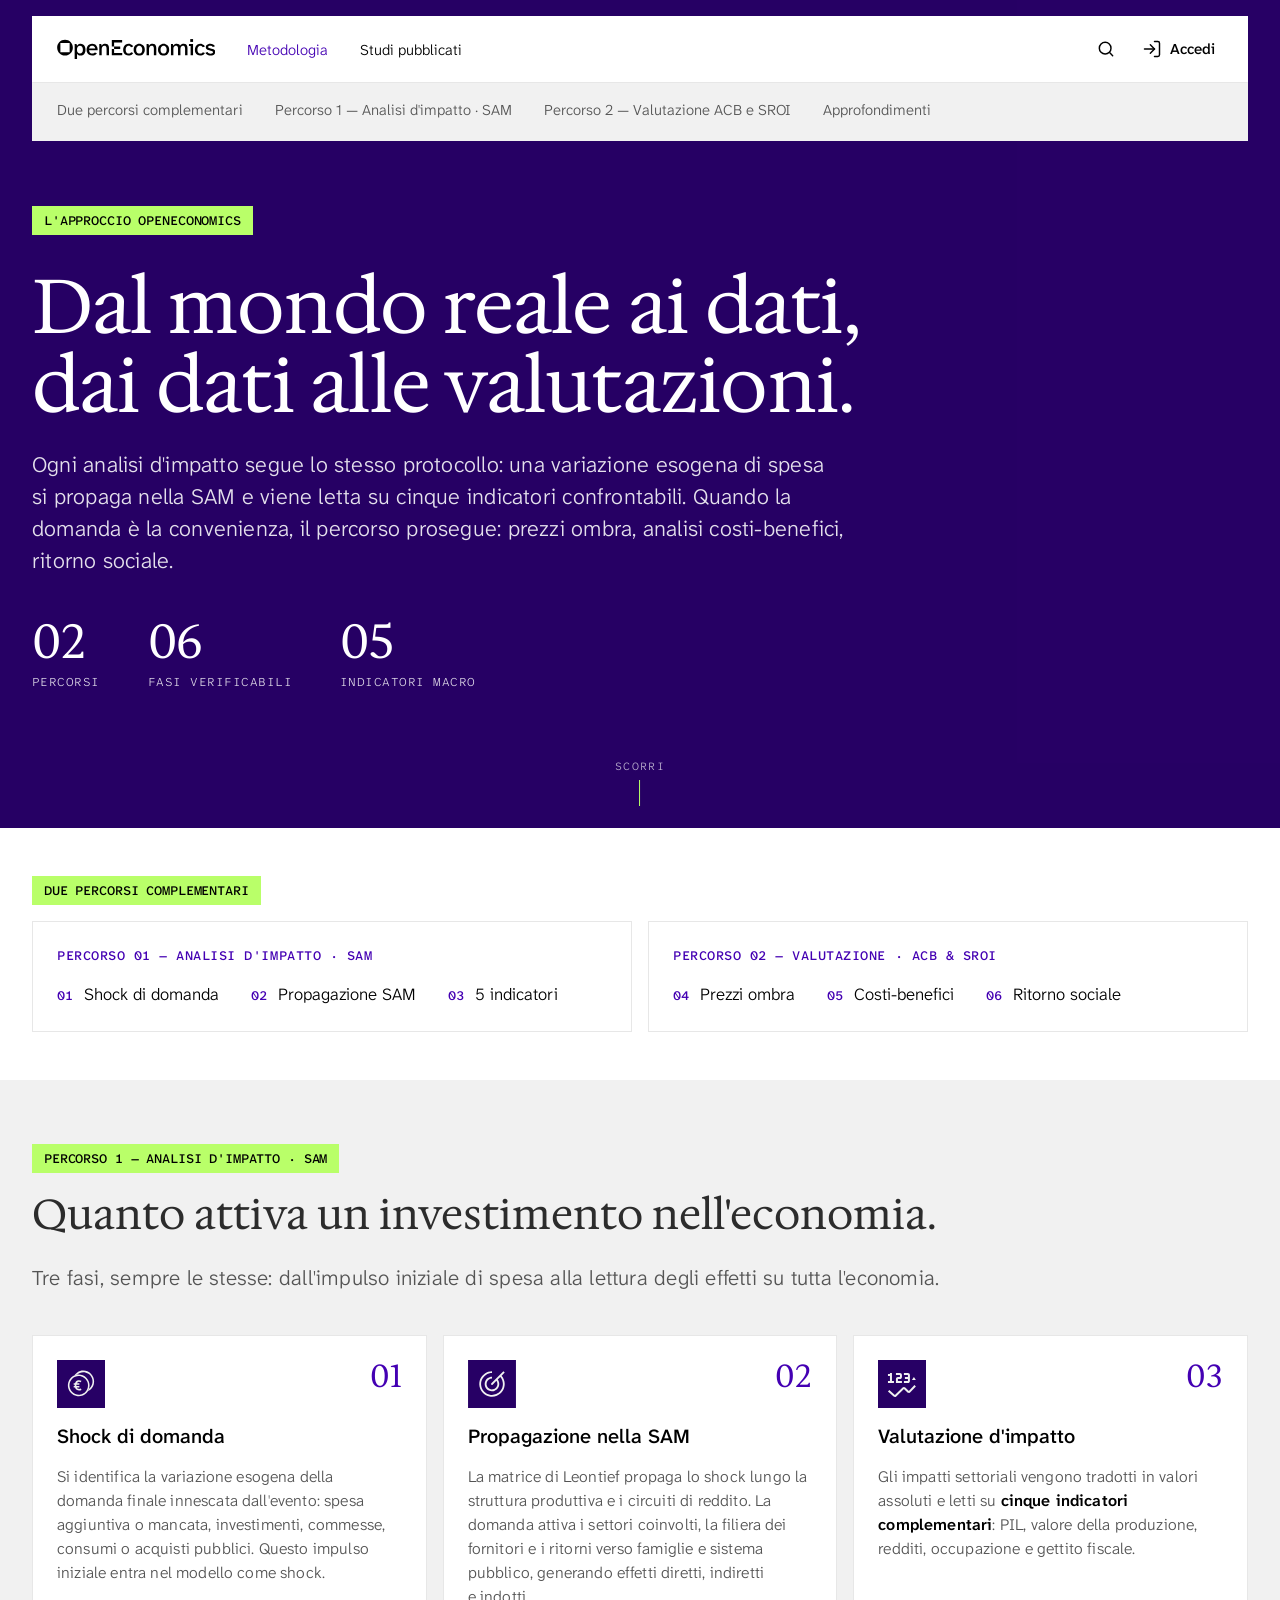
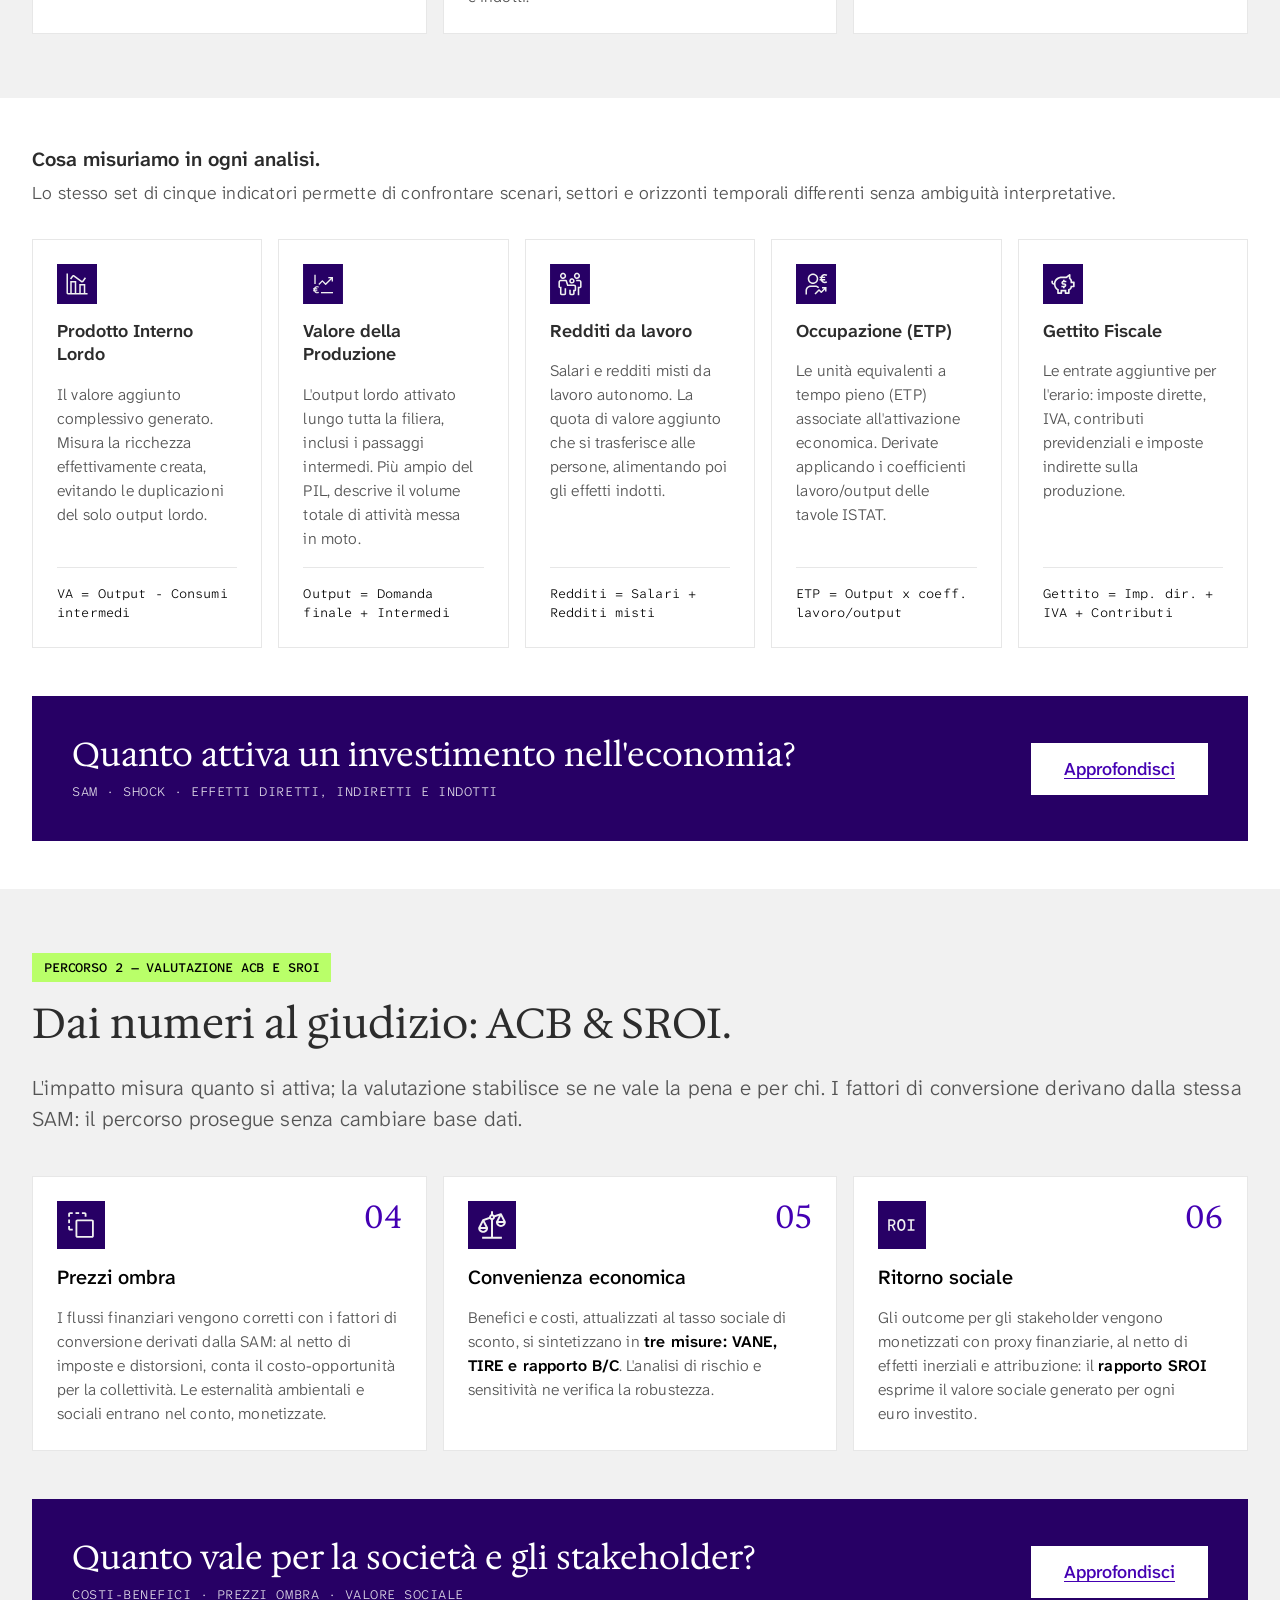
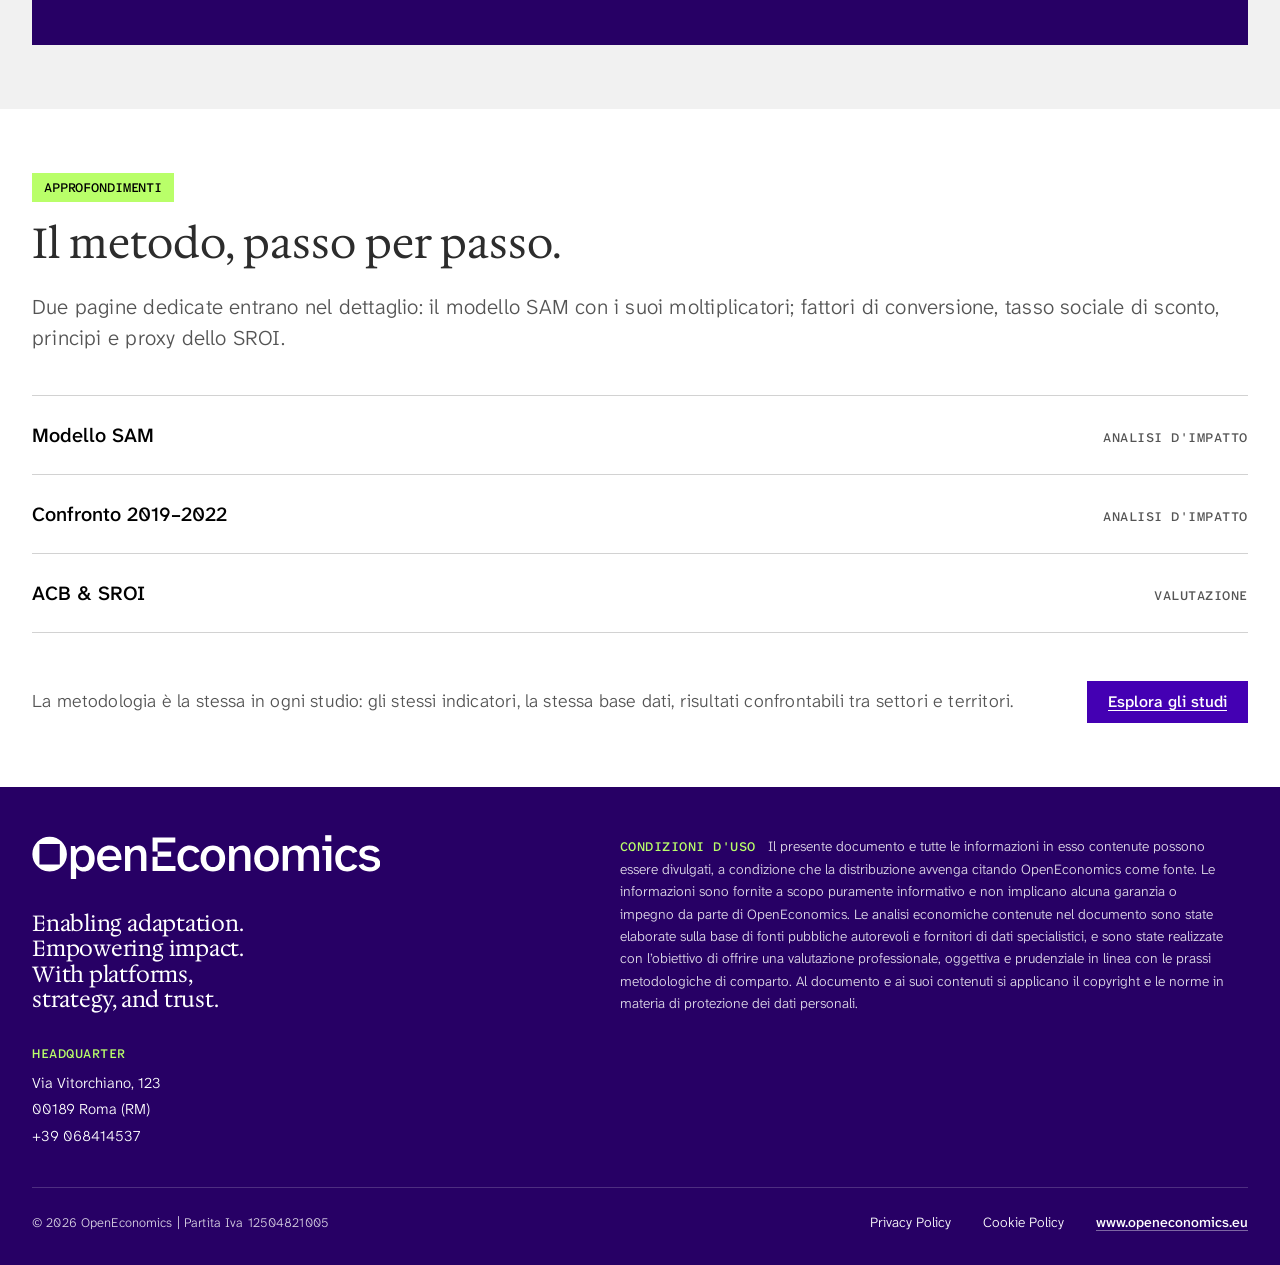
==== commit ad21ceb2: "Metodologia: icona Prezzi ombra Co-Authored-By: Claude Opus 5.5 <noreply@anthropic.com>" ====
--- a/metodologia/approccio-oe.html
+++ b/metodologia/approccio-oe.html
@@ -275,7 +275,7 @@
       prosegue senza cambiare base dati.</p>
     <div class="steps">
       <article class="oe-card step">
-        <div class="step__head"><img src="../media/icons/ds/valutazione-1.svg" alt=""><span class="step__num">04</span></div>
+        <div class="step__head"><img src="../media/icons/ds/prezzi-ombra.svg" alt=""><span class="step__num">04</span></div>
         <h3 class="oe-card__title">Prezzi ombra</h3>
         <p class="oe-card__body">I flussi finanziari vengono corretti con i fattori di conversione derivati
           dalla SAM: al netto di imposte e distorsioni, conta il costo-opportunità per
